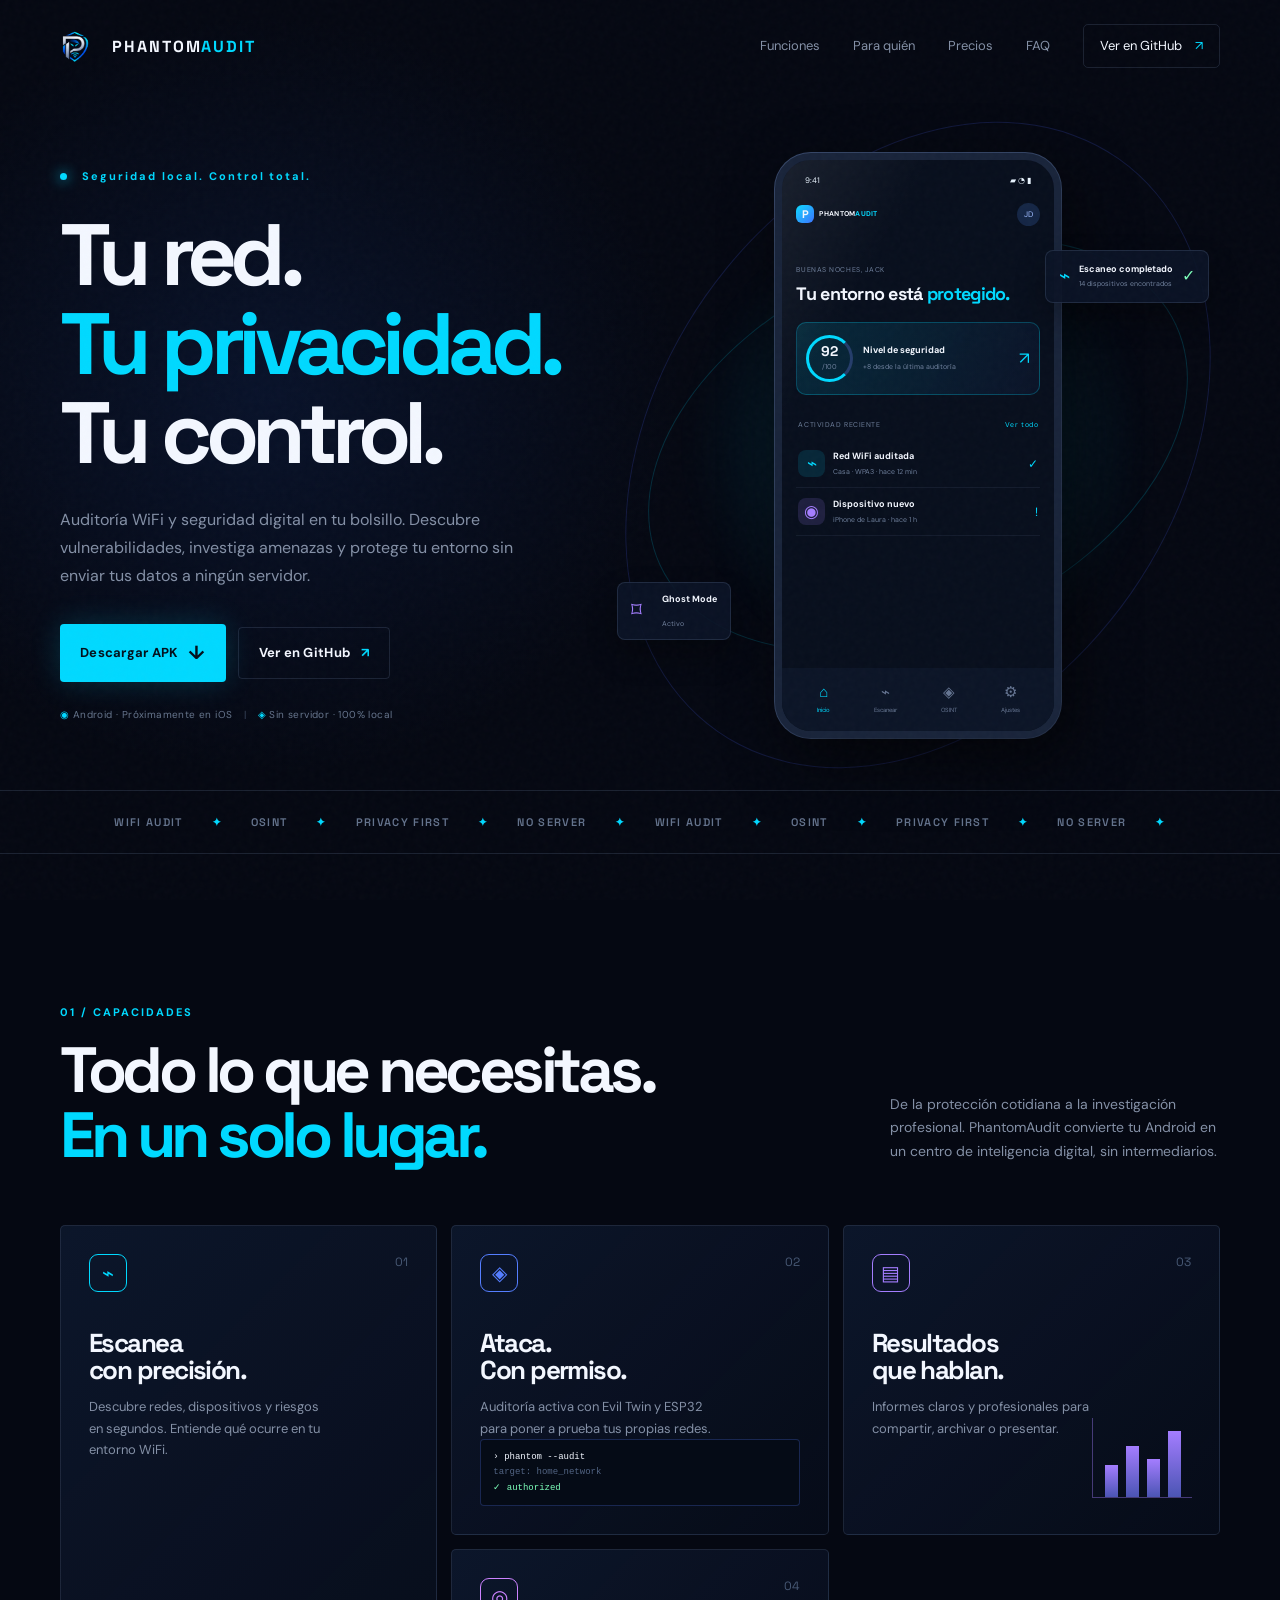
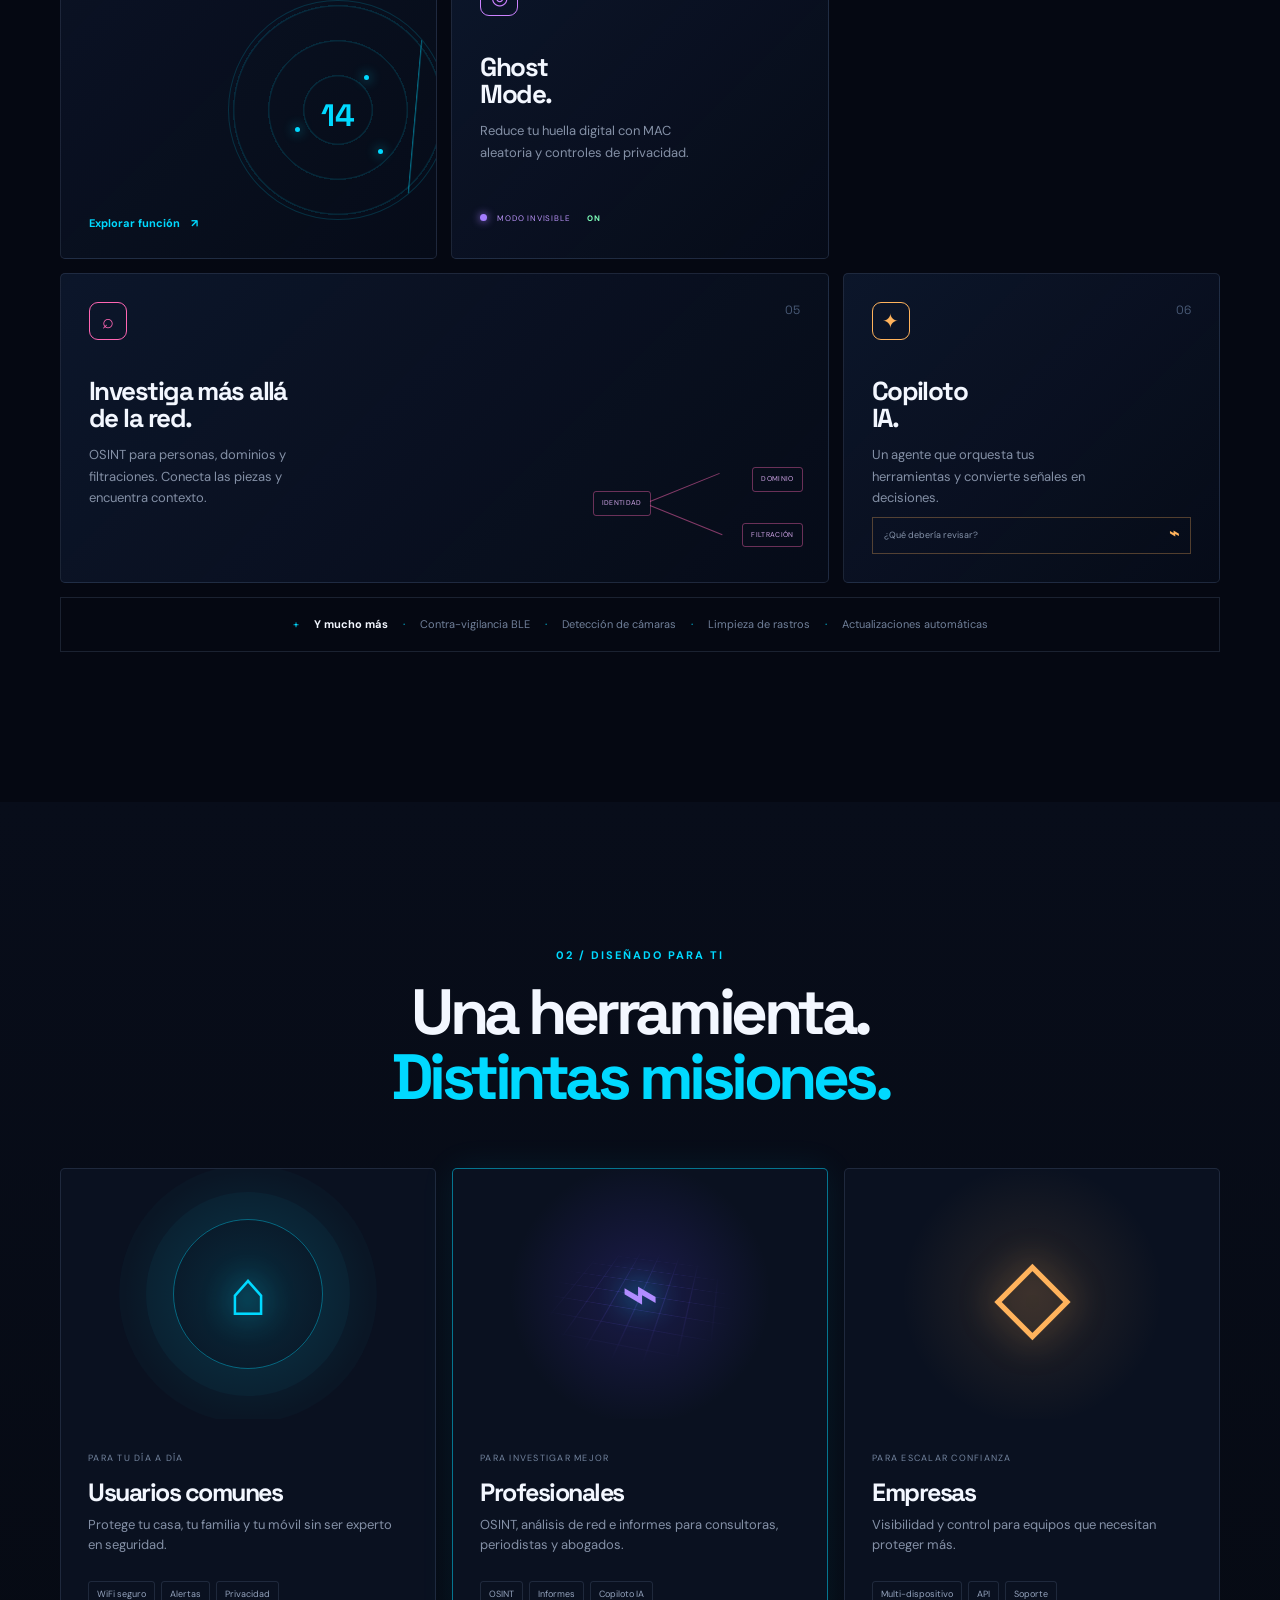
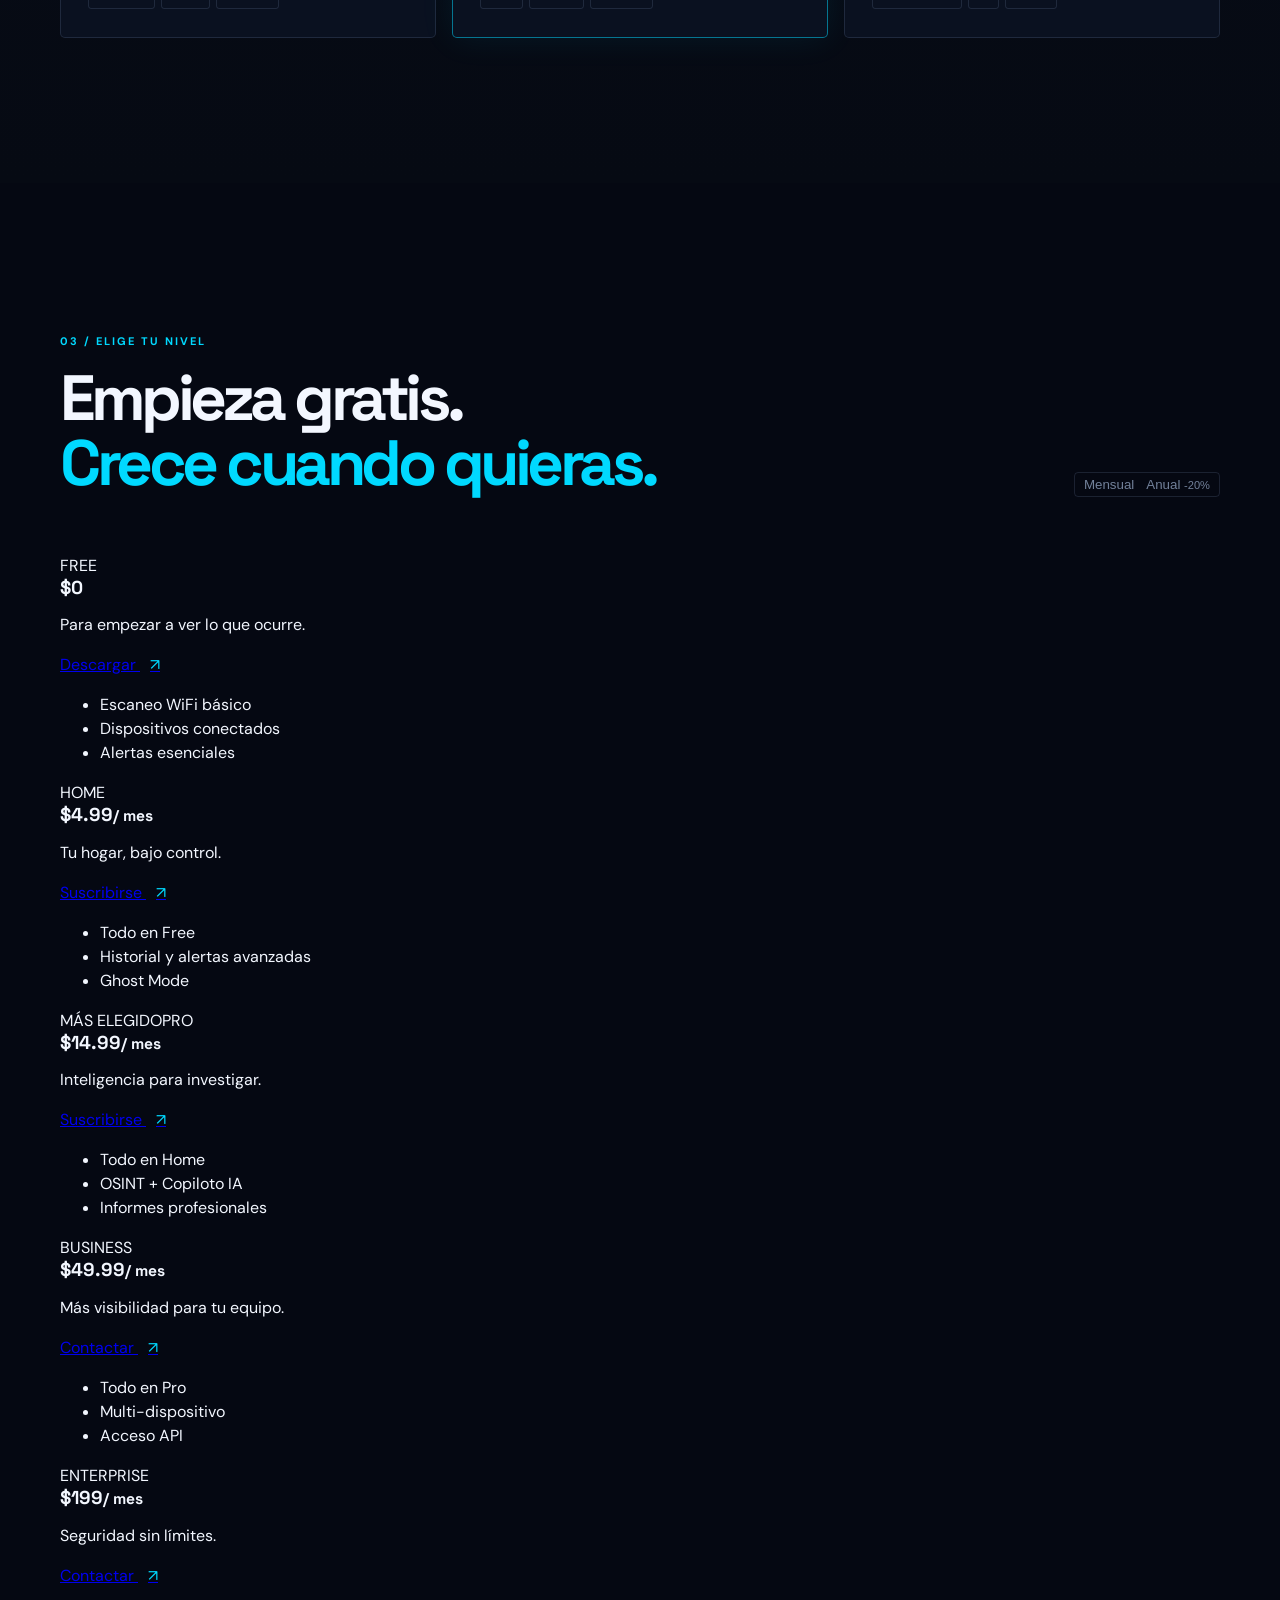
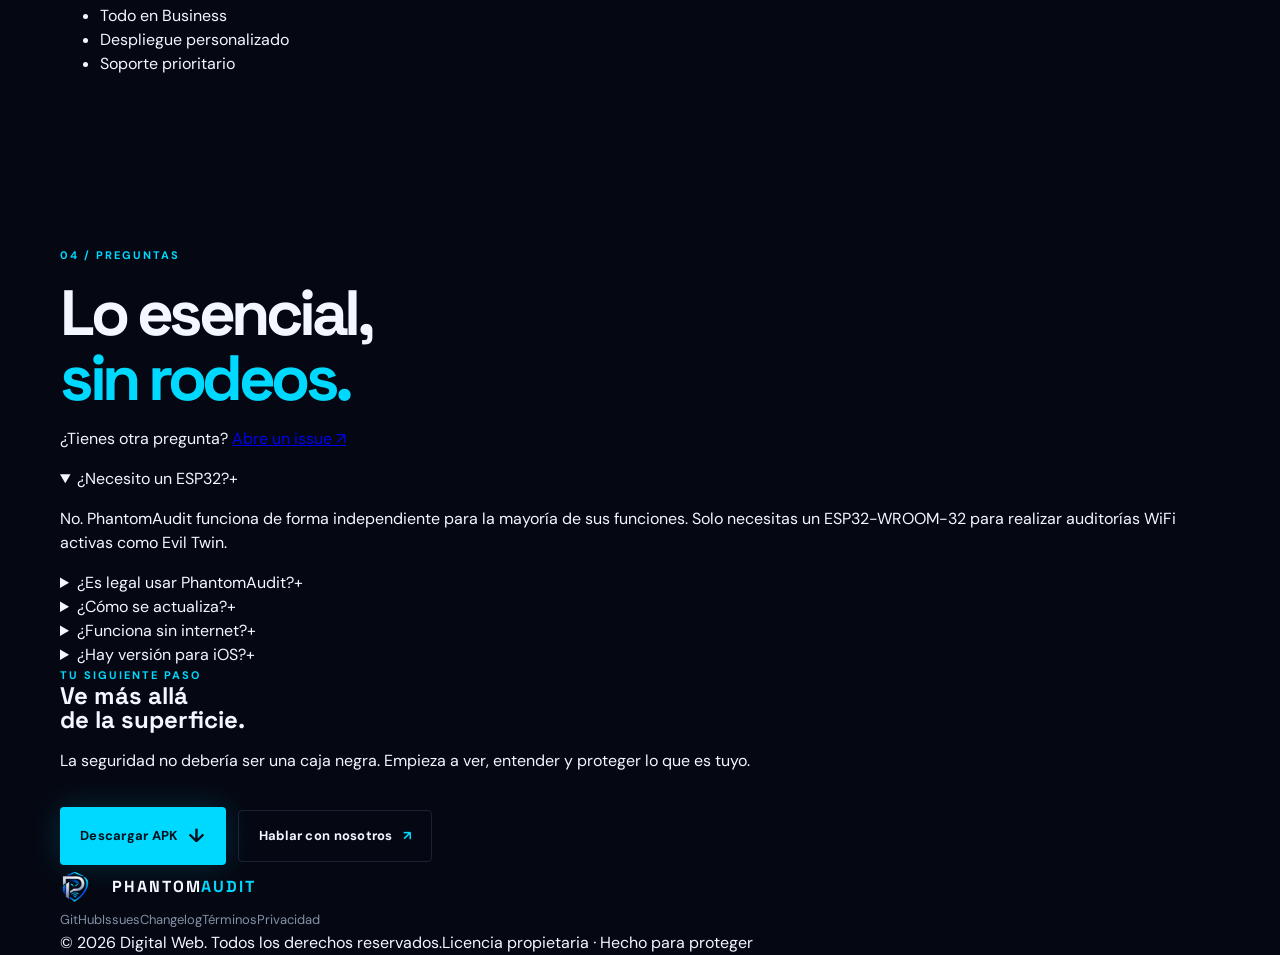
==== index.html @ b16a7836 "feat: add PhantomAudit landing page" ====
<!doctype html>
<html lang="es">
<head>
  <meta charset="utf-8">
  <meta name="viewport" content="width=device-width, initial-scale=1">
  <meta name="theme-color" content="#050812">
  <meta name="description" content="PhantomAudit: auditoría WiFi y seguridad digital local para Android.">
  <title>PhantomAudit — Seguridad digital sin dejar huella</title>
  <link rel="icon" type="image/png" href="phantomaudit_web_brand_package/favicon-32.png">
  <link rel="preconnect" href="https://fonts.googleapis.com">
  <link rel="preconnect" href="https://fonts.gstatic.com" crossorigin>
  <link href="https://fonts.googleapis.com/css2?family=DM+Sans:wght@400;500;600;700&family=Space+Grotesk:wght@400;500;600;700&display=swap" rel="stylesheet">
  <link rel="stylesheet" href="styles.css">
</head>
<body>
  <div class="noise" aria-hidden="true"></div>
  <header class="site-header">
    <nav class="nav container" aria-label="Navegación principal">
      <a class="brand" href="#inicio" aria-label="PhantomAudit, inicio">
        <img src="phantomaudit_web_brand_package/phantomaudit-icon-transparent.png" alt="" width="42" height="42">
        <span>PHANTOM<span>AUDIT</span></span>
      </a>
      <button class="menu-toggle" type="button" aria-expanded="false" aria-controls="main-menu" aria-label="Abrir menú">
        <span></span><span></span><span></span>
      </button>
      <div class="nav-menu" id="main-menu">
        <a href="#funciones">Funciones</a>
        <a href="#para-quien">Para quién</a>
        <a href="#precios">Precios</a>
        <a href="#faq">FAQ</a>
        <a class="nav-cta" href="https://github.com/digita1-web/Phantom_Audit_web" target="_blank" rel="noreferrer">Ver en GitHub <span>↗</span></a>
      </div>
    </nav>
  </header>

  <main id="inicio">
    <section class="hero container">
      <div class="hero-copy reveal">
        <div class="eyebrow"><span class="status-dot"></span> Seguridad local. Control total.</div>
        <h1>Tu red.<br><em>Tu privacidad.</em><br>Tu control.</h1>
        <p class="hero-lead">Auditoría WiFi y seguridad digital en tu bolsillo. Descubre vulnerabilidades, investiga amenazas y protege tu entorno sin enviar tus datos a ningún servidor.</p>
        <div class="hero-actions">
          <a class="button button-primary" href="https://github.com/digita1-web/phantom-audit-releases/releases/latest" target="_blank" rel="noreferrer">Descargar APK <span>↓</span></a>
          <a class="button button-ghost" href="https://github.com/digita1-web/Phantom_Audit_web" target="_blank" rel="noreferrer">Ver en GitHub <span>↗</span></a>
        </div>
        <div class="hero-meta"><span>◉</span> Android · Próximamente en iOS <span class="meta-separator">|</span> <span>◈</span> Sin servidor · 100% local</div>
      </div>
      <div class="hero-visual reveal reveal-delay" aria-label="Vista previa de la aplicación PhantomAudit">
        <div class="visual-orbit orbit-one"></div><div class="visual-orbit orbit-two"></div>
        <div class="phone-glow"></div>
        <div class="phone">
          <div class="phone-top"><span>9:41</span><span>▰ ◔ ▮</span></div>
          <div class="app-top"><div class="mini-brand"><span class="mini-shield">P</span><b>PHANTOM<span>AUDIT</span></b></div><span class="avatar">JD</span></div>
          <div class="app-greeting"><small>BUENAS NOCHES, JACK</small><h3>Tu entorno está <span>protegido.</span></h3></div>
          <div class="security-card"><div class="card-ring"><strong>92</strong><small>/100</small></div><div><b>Nivel de seguridad</b><small>+8 desde la última auditoría</small></div><span class="trend">↗</span></div>
          <div class="app-label"><span>ACTIVIDAD RECIENTE</span><span class="view-all">Ver todo</span></div>
          <div class="activity"><span class="activity-icon blue">⌁</span><div><b>Red WiFi auditada</b><small>Casa · WPA3 · hace 12 min</small></div><i>✓</i></div>
          <div class="activity"><span class="activity-icon purple">◉</span><div><b>Dispositivo nuevo</b><small>iPhone de Laura · hace 1 h</small></div><i>!</i></div>
          <div class="app-nav"><span class="active">⌂<small>Inicio</small></span><span>⌁<small>Escanear</small></span><span>◈<small>OSINT</small></span><span>⚙<small>Ajustes</small></span></div>
        </div>
        <div class="floating-card scan-card"><span class="float-icon">⌁</span><div><b>Escaneo completado</b><small>14 dispositivos encontrados</small></div><span class="check">✓</span></div>
        <div class="floating-card private-card"><span class="lock">⌑</span><b>Ghost Mode</b><small>Activo</small></div>
      </div>
    </section>

    <section class="ticker"><div class="ticker-inner"><span>WIFI AUDIT</span><i>✦</i><span>OSINT</span><i>✦</i><span>PRIVACY FIRST</span><i>✦</i><span>NO SERVER</span><i>✦</i><span>WIFI AUDIT</span><i>✦</i><span>OSINT</span><i>✦</i><span>PRIVACY FIRST</span><i>✦</i><span>NO SERVER</span><i>✦</i></div></section>

    <section class="section container" id="funciones">
      <div class="section-heading reveal"><div><div class="eyebrow">01 / CAPACIDADES</div><h2>Todo lo que necesitas.<br><em>En un solo lugar.</em></h2></div><p>De la protección cotidiana a la investigación profesional. PhantomAudit convierte tu Android en un centro de inteligencia digital, sin intermediarios.</p></div>
      <div class="feature-grid">
        <article class="feature-card feature-large reveal"><div class="feature-icon cyan">⌁</div><div class="card-number">01</div><h3>Escanea<br>con precisión.</h3><p>Descubre redes, dispositivos y riesgos en segundos. Entiende qué ocurre en tu entorno WiFi.</p><a href="#precios">Explorar función <span>↗</span></a><div class="radar"><span></span><span></span><span></span><b>14</b></div></article>
        <article class="feature-card reveal"><div class="feature-icon blue">◈</div><div class="card-number">02</div><h3>Ataca.<br>Con permiso.</h3><p>Auditoría activa con Evil Twin y ESP32 para poner a prueba tus propias redes.</p><div class="terminal"><span>› phantom --audit</span><span class="terminal-dim">target: home_network</span><span class="terminal-ok">✓ authorized</span></div></article>
        <article class="feature-card reveal"><div class="feature-icon purple">▤</div><div class="card-number">03</div><h3>Resultados<br>que hablan.</h3><p>Informes claros y profesionales para compartir, archivar o presentar.</p><div class="report-lines"><span></span><span></span><span></span><span></span></div></article>
        <article class="feature-card reveal"><div class="feature-icon violet">◎</div><div class="card-number">04</div><h3>Ghost<br>Mode.</h3><p>Reduce tu huella digital con MAC aleatoria y controles de privacidad.</p><div class="ghost-pill"><span></span> MODO INVISIBLE <b>ON</b></div></article>
        <article class="feature-card feature-wide reveal"><div class="feature-icon pink">⌕</div><div class="card-number">05</div><h3>Investiga más allá<br>de la red.</h3><p>OSINT para personas, dominios y filtraciones. Conecta las piezas y encuentra contexto.</p><div class="nodes"><span>IDENTIDAD</span><span>DOMINIO</span><span>FILTRACIÓN</span><div class="node-line line-a"></div><div class="node-line line-b"></div></div></article>
        <article class="feature-card reveal"><div class="feature-icon orange">✦</div><div class="card-number">06</div><h3>Copiloto<br>IA.</h3><p>Un agente que orquesta tus herramientas y convierte señales en decisiones.</p><div class="ai-chat"><span>¿Qué debería revisar?</span><b>⌁</b></div></article>
      </div>
      <div class="feature-strip"><span>+</span><b>Y mucho más</b><span>·</span> Contra-vigilancia BLE <span>·</span> Detección de cámaras <span>·</span> Limpieza de rastros <span>·</span> Actualizaciones automáticas</div>
    </section>

    <section class="audience-section" id="para-quien"><div class="container"><div class="section-heading centered reveal"><div><div class="eyebrow">02 / DISEÑADO PARA TI</div><h2>Una herramienta.<br><em>Distintas misiones.</em></h2></div></div><div class="audience-grid"><article class="audience-card reveal"><div class="audience-art home-art"><span class="art-ring"></span><span class="art-symbol">⌂</span></div><div class="audience-copy"><span class="audience-label">PARA TU DÍA A DÍA</span><h3>Usuarios comunes</h3><p>Protege tu casa, tu familia y tu móvil sin ser experto en seguridad.</p><div class="tag-list"><span>WiFi seguro</span><span>Alertas</span><span>Privacidad</span></div></div></article><article class="audience-card featured-audience reveal"><div class="audience-art pro-art"><span class="art-grid"></span><span class="art-symbol">⌁</span></div><div class="audience-copy"><span class="audience-label">PARA INVESTIGAR MEJOR</span><h3>Profesionales</h3><p>OSINT, análisis de red e informes para consultoras, periodistas y abogados.</p><div class="tag-list"><span>OSINT</span><span>Informes</span><span>Copiloto IA</span></div></div></article><article class="audience-card reveal"><div class="audience-art business-art"><span class="art-shield">◇</span></div><div class="audience-copy"><span class="audience-label">PARA ESCALAR CONFIANZA</span><h3>Empresas</h3><p>Visibilidad y control para equipos que necesitan proteger más.</p><div class="tag-list"><span>Multi-dispositivo</span><span>API</span><span>Soporte</span></div></div></article></div></div></section>

    <section class="section pricing-section container" id="precios"><div class="section-heading reveal"><div><div class="eyebrow">03 / ELIGE TU NIVEL</div><h2>Empieza gratis.<br><em>Crece cuando quieras.</em></h2></div><div class="billing-toggle"><button class="active" data-billing="monthly">Mensual</button><button data-billing="yearly">Anual <small>-20%</small></button></div></div><div class="pricing-grid"><article class="price-card reveal"><span class="plan-name">FREE</span><h3>$0</h3><p>Para empezar a ver lo que ocurre.</p><a href="https://github.com/digita1-web/phantom-audit-releases/releases/latest" class="price-link">Descargar <span>↗</span></a><ul><li>Escaneo WiFi básico</li><li>Dispositivos conectados</li><li>Alertas esenciales</li></ul></article><article class="price-card reveal"><span class="plan-name">HOME</span><h3><span class="price-month">$4.99</span><small>/ mes</small></h3><p>Tu hogar, bajo control.</p><a href="#contacto" class="price-link">Suscribirse <span>↗</span></a><ul><li>Todo en Free</li><li>Historial y alertas avanzadas</li><li>Ghost Mode</li></ul></article><article class="price-card price-featured reveal"><span class="popular">MÁS ELEGIDO</span><span class="plan-name">PRO</span><h3><span class="price-month">$14.99</span><small>/ mes</small></h3><p>Inteligencia para investigar.</p><a href="#contacto" class="price-link">Suscribirse <span>↗</span></a><ul><li>Todo en Home</li><li>OSINT + Copiloto IA</li><li>Informes profesionales</li></ul></article><article class="price-card reveal"><span class="plan-name">BUSINESS</span><h3><span class="price-month">$49.99</span><small>/ mes</small></h3><p>Más visibilidad para tu equipo.</p><a href="#contacto" class="price-link">Contactar <span>↗</span></a><ul><li>Todo en Pro</li><li>Multi-dispositivo</li><li>Acceso API</li></ul></article><article class="price-card reveal"><span class="plan-name">ENTERPRISE</span><h3><span class="price-month">$199</span><small>/ mes</small></h3><p>Seguridad sin límites.</p><a href="#contacto" class="price-link">Contactar <span>↗</span></a><ul><li>Todo en Business</li><li>Despliegue personalizado</li><li>Soporte prioritario</li></ul></article></div></section>

    <section class="faq-section" id="faq"><div class="container faq-layout"><div class="faq-intro reveal"><div class="eyebrow">04 / PREGUNTAS</div><h2>Lo esencial,<br><em>sin rodeos.</em></h2><p>¿Tienes otra pregunta? <a href="https://github.com/digita1-web/Phantom_Audit_web/issues" target="_blank" rel="noreferrer">Abre un issue ↗</a></p></div><div class="faq-list reveal"><details open><summary>¿Necesito un ESP32?<span>+</span></summary><p>No. PhantomAudit funciona de forma independiente para la mayoría de sus funciones. Solo necesitas un ESP32-WROOM-32 para realizar auditorías WiFi activas como Evil Twin.</p></details><details><summary>¿Es legal usar PhantomAudit?<span>+</span></summary><p>Sí, siempre que audites redes y dispositivos propios o tengas autorización expresa. Úsala de forma responsable y respeta la legislación local.</p></details><details><summary>¿Cómo se actualiza?<span>+</span></summary><p>La app comprueba automáticamente la versión más reciente publicada en GitHub Releases y te avisa cuando hay una actualización disponible.</p></details><details><summary>¿Funciona sin internet?<span>+</span></summary><p>Sí. La mayoría de las funciones de auditoría y privacidad funcionan localmente, sin enviar tus datos a un servidor.</p></details><details><summary>¿Hay versión para iOS?<span>+</span></summary><p>Está en nuestro roadmap. La versión Android es la primera disponible y estamos trabajando para llevar PhantomAudit a iOS.</p></details></div></div></section>

    <section class="final-cta container" id="contacto"><div class="cta-glow"></div><div class="eyebrow">TU SIGUIENTE PASO</div><h2>Ve más allá<br>de la superficie.</h2><p>La seguridad no debería ser una caja negra. Empieza a ver, entender y proteger lo que es tuyo.</p><div class="hero-actions"><a class="button button-primary" href="https://github.com/digita1-web/phantom-audit-releases/releases/latest" target="_blank" rel="noreferrer">Descargar APK <span>↓</span></a><a class="button button-ghost" href="https://github.com/digita1-web/Phantom_Audit_web/issues" target="_blank" rel="noreferrer">Hablar con nosotros <span>↗</span></a></div></section>
  </main>

  <footer class="site-footer"><div class="container footer-main"><a class="brand" href="#inicio"><img src="phantomaudit_web_brand_package/phantomaudit-icon-transparent.png" alt="" width="42" height="42"><span>PHANTOM<span>AUDIT</span></span></a><div class="footer-links"><a href="https://github.com/digita1-web/Phantom_Audit_web" target="_blank" rel="noreferrer">GitHub</a><a href="https://github.com/digita1-web/Phantom_Audit_web/issues" target="_blank" rel="noreferrer">Issues</a><a href="#">Changelog</a><a href="#">Términos</a><a href="#">Privacidad</a></div></div><div class="container footer-bottom"><span>© 2026 Digital Web. Todos los derechos reservados.</span><span>Licencia propietaria <i>·</i> Hecho para proteger</span></div></footer>
  <script src="script.js"></script>
</body>
</html>
---- styles.css ----
:root{--bg:#050812;--surface:#0a1020;--surface-2:#0d1628;--line:rgba(143,170,210,.16);--muted:#8490a6;--text:#f3f7ff;--cyan:#00d9ff;--blue:#356dff;--purple:#a47dff;--pink:#ff66b3;--orange:#ffb35c;--font-body:'DM Sans',sans-serif;--font-display:'Space Grotesk',sans-serif}*{box-sizing:border-box}html{scroll-behavior:smooth}body{margin:0;background:var(--bg);color:var(--text);font-family:var(--font-body);line-height:1.5;overflow-x:hidden}.noise{position:fixed;inset:0;opacity:.035;pointer-events:none;z-index:10;background-image:url("data:image/svg+xml,%3Csvg viewBox='0 0 180 180' xmlns='http://www.w3.org/2000/svg'%3E%3Cfilter id='n'%3E%3CfeTurbulence type='fractalNoise' baseFrequency='.9' numOctaves='4' stitchTiles='stitch'/%3E%3C/filter%3E%3Crect width='100%25' height='100%25' filter='url(%23n)' opacity='.65'/%3E%3C/svg%3E")}.container{width:min(1160px,calc(100% - 48px));margin:0 auto}.site-header{position:absolute;top:0;left:0;right:0;z-index:20}.nav{height:92px;display:flex;align-items:center;justify-content:space-between}.brand{display:flex;align-items:center;gap:10px;text-decoration:none;color:var(--text);font:700 16px var(--font-display);letter-spacing:.12em}.brand img{object-fit:contain}.brand>span>span,.mini-brand b span{color:var(--cyan)}.nav-menu{display:flex;align-items:center;gap:33px}.nav-menu a,.footer-links a{font-size:13px;color:var(--muted);text-decoration:none;transition:color .2s}.nav-menu a:hover,.footer-links a:hover{color:var(--text)}.nav-cta{color:var(--text)!important;border:1px solid var(--line);padding:11px 16px;border-radius:5px}.nav-cta span,.button span,.price-link span{color:var(--cyan);margin-left:10px}.menu-toggle{display:none;background:none;border:0}.hero{min-height:790px;display:grid;grid-template-columns:48% 52%;align-items:center;padding-top:100px;position:relative}.hero:before{content:"";position:absolute;top:0;left:-20%;width:75%;height:100%;background:radial-gradient(ellipse,rgba(26,66,151,.18),transparent 68%);pointer-events:none}.hero-copy{position:relative;z-index:2}.eyebrow{font-size:11px;letter-spacing:.18em;color:var(--cyan);font-weight:700}.status-dot{display:inline-block;width:7px;height:7px;border-radius:50%;background:var(--cyan);box-shadow:0 0 13px var(--cyan);margin-right:10px}h1,h2,h3{font-family:var(--font-display);line-height:1.02;margin:0}h1{font-size:clamp(57px,6.8vw,91px);letter-spacing:-.075em;margin:27px 0 28px}h1 em,h2 em{font-style:normal;color:var(--cyan)}.hero-lead{color:var(--muted);font-size:16px;max-width:480px;line-height:1.75}.hero-actions{display:flex;gap:12px;align-items:center;margin-top:34px}.button{display:inline-flex;align-items:center;justify-content:center;text-decoration:none;font-size:13px;font-weight:700;letter-spacing:.02em;padding:15px 20px;border-radius:4px;transition:transform .2s,box-shadow .2s,border-color .2s}.button:hover{transform:translateY(-2px)}.button-primary{background:var(--cyan);color:#03101c;box-shadow:0 0 30px rgba(0,217,255,.18)}.button-primary span{color:#03101c;font-size:19px}.button-ghost{color:var(--text);border:1px solid var(--line)}.button-ghost:hover{border-color:var(--cyan)}.hero-meta{font-size:10px;color:#66758d;letter-spacing:.04em;margin-top:25px}.hero-meta span{color:var(--cyan)}.meta-separator{color:#39455a!important;margin:0 8px}.hero-visual{height:680px;position:relative;display:flex;justify-content:center;align-items:center}.phone-glow{position:absolute;width:500px;height:500px;border-radius:50%;background:radial-gradient(circle,rgba(0,217,255,.17),transparent 65%);filter:blur(15px)}.visual-orbit{position:absolute;border:1px solid rgba(0,217,255,.17);border-radius:50%;transform:rotate(-25deg)}.orbit-one{width:570px;height:370px}.orbit-two{width:520px;height:700px;border-color:rgba(81,99,255,.18);transform:rotate(35deg)}.phone{width:286px;height:585px;border:7px solid #19243a;border-radius:36px;background:#080f1d;box-shadow:12px 22px 60px rgba(0,0,0,.55),0 0 0 1px #3a4c70;position:relative;z-index:2;padding:14px 14px 0;overflow:hidden}.phone:after{content:"";position:absolute;inset:0;background:linear-gradient(120deg,rgba(255,255,255,.07),transparent 25%);pointer-events:none}.phone-top{font-size:8px;display:flex;justify-content:space-between;color:#e9f4ff;padding:0 9px 17px}.app-top{display:flex;justify-content:space-between;align-items:center}.mini-brand{display:flex;align-items:center;gap:5px}.mini-brand b{font-size:7px;letter-spacing:.04em}.mini-shield{background:linear-gradient(135deg,var(--cyan),var(--blue));width:18px;height:18px;display:grid;place-items:center;border-radius:6px;font:700 11px var(--font-display)}.avatar{font-size:8px;width:23px;height:23px;border-radius:50%;background:#152645;display:grid;place-items:center;color:#9ebaff}.app-greeting{margin:29px 0 19px}.app-greeting small,.app-label,.activity small{font-size:7px;color:#6d7e9a;letter-spacing:.08em}.app-greeting h3{font-size:18px;letter-spacing:-.04em;margin-top:6px}.app-greeting h3 span{color:var(--cyan)}.security-card{display:flex;align-items:center;gap:10px;border:1px solid rgba(0,217,255,.25);background:linear-gradient(115deg,rgba(0,217,255,.13),rgba(20,34,74,.25));padding:12px 9px;border-radius:10px}.card-ring{width:47px;height:47px;border:3px solid var(--cyan);border-right-color:#253d6b;border-radius:50%;display:grid;place-content:center;text-align:center}.card-ring strong{font:700 14px var(--font-display);line-height:1}.card-ring small{font-size:6px;color:#7184a7}.security-card b{display:block;font-size:9px}.security-card small{display:block;font-size:7px;color:#6f819e;margin-top:4px}.trend{margin-left:auto;color:var(--cyan);font-size:17px}.app-label{display:flex;justify-content:space-between;margin:25px 2px 10px}.view-all{color:var(--cyan)}.activity{display:flex;align-items:center;gap:8px;border-bottom:1px solid rgba(105,126,166,.12);padding:10px 2px}.activity-icon{width:27px;height:27px;display:grid;place-items:center;border-radius:8px;font-size:17px}.activity-icon.blue{background:rgba(0,217,255,.12);color:var(--cyan)}.activity-icon.purple{background:rgba(164,125,255,.15);color:var(--purple)}.activity b{font-size:9px;display:block}.activity small{display:block;font-size:7px;letter-spacing:0;margin-top:3px}.activity i{font-style:normal;margin-left:auto;font-size:12px;color:var(--cyan)}.activity:nth-of-type(2) i{color:var(--orange)}.app-nav{position:absolute;bottom:0;left:0;right:0;padding:13px 13px 17px;display:flex;justify-content:space-around;background:#0c1527;color:#667693;text-align:center}.app-nav span{font-size:15px}.app-nav span.active{color:var(--cyan)}.app-nav small{display:block;font:6px var(--font-body);margin-top:2px}.floating-card{position:absolute;z-index:3;display:flex;align-items:center;gap:9px;background:rgba(11,20,38,.92);border:1px solid var(--line);box-shadow:0 15px 30px rgba(0,0,0,.3);border-radius:8px;padding:11px 13px}.floating-card b{font-size:9px;display:block}.floating-card small{font-size:7px;color:#71819d;display:block;margin-top:3px}.scan-card{top:145px;right:11px}.float-icon{color:var(--cyan);font-size:19px}.check{color:#7dffba;font-size:16px}.private-card{bottom:145px;left:0;padding:10px 13px;display:grid;grid-template-columns:24px 1fr;column-gap:7px}.private-card .lock{grid-row:span 2;color:var(--purple);font-size:21px}.private-card small{grid-column:2}.ticker{border-top:1px solid var(--line);border-bottom:1px solid var(--line);overflow:hidden;white-space:nowrap}.ticker-inner{height:62px;display:flex;align-items:center;gap:29px;min-width:max-content;justify-content:center;font:600 11px var(--font-display);letter-spacing:.12em;color:#64738d}.ticker i{color:var(--cyan);font-style:normal}.section{padding-top:150px;padding-bottom:150px}.section-heading{display:flex;justify-content:space-between;align-items:end;margin-bottom:57px}.section-heading h2,.faq-intro h2{font-size:clamp(42px,5vw,66px);letter-spacing:-.07em;margin-top:17px}.section-heading>p{max-width:330px;color:var(--muted);font-size:14px;line-height:1.7;margin:0 0 4px}.feature-grid{display:grid;grid-template-columns:repeat(3,1fr);gap:14px}.feature-card{min-height:310px;border:1px solid var(--line);border-radius:5px;background:linear-gradient(135deg,rgba(14,25,47,.84),rgba(7,13,27,.7));padding:28px;position:relative;overflow:hidden}.feature-card:hover{border-color:rgba(0,217,255,.4)}.feature-large{grid-row:span 2;min-height:634px}.feature-wide{grid-column:span 2}.feature-icon{width:38px;height:38px;border:1px solid currentColor;display:grid;place-items:center;border-radius:9px;font-size:20px;margin-bottom:38px}.feature-icon.cyan{color:var(--cyan)}.feature-icon.blue{color:#557eff}.feature-icon.purple{color:var(--purple)}.feature-icon.violet{color:#cc82ff}.feature-icon.pink{color:var(--pink)}.feature-icon.orange{color:var(--orange)}.card-number{position:absolute;top:28px;right:28px;color:#485975;font:12px var(--font-display)}.feature-card h3{font-size:26px;letter-spacing:-.06em}.feature-card p{font-size:13px;color:var(--muted);line-height:1.65;max-width:240px}.feature-card a{position:absolute;bottom:27px;color:var(--cyan);text-decoration:none;font-size:11px;font-weight:700}.feature-card a span{margin-left:8px}.radar{position:absolute;right:-12px;bottom:38px;width:220px;height:220px;border:1px solid rgba(0,217,255,.17);border-radius:50%;background:repeating-radial-gradient(circle,transparent 0 33px,rgba(0,217,255,.13) 34px 35px)}.radar:before{content:"";position:absolute;inset:50% 0 0 50%;background:linear-gradient(135deg,transparent 49.5%,rgba(0,217,255,.45) 50%,transparent 51%);transform-origin:0 0;transform:rotate(-40deg)}.radar span{position:absolute;width:5px;height:5px;border-radius:50%;background:var(--cyan);box-shadow:0 0 12px var(--cyan)}.radar span:nth-child(1){top:34%;left:62%}.radar span:nth-child(2){top:58%;left:30%}.radar span:nth-child(3){top:68%;left:68%}.radar b{position:absolute;left:42%;top:43%;font:700 31px var(--font-display);color:var(--cyan)}.terminal{position:absolute;bottom:28px;left:28px;right:28px;background:#050b16;border:1px solid rgba(85,126,255,.25);padding:12px;border-radius:4px;font:9px monospace;display:grid;gap:5px}.terminal-dim{color:#526483}.terminal-ok{color:#7dffba}.report-lines{position:absolute;right:27px;bottom:36px;width:100px;height:80px;border-left:1px solid rgba(164,125,255,.4);border-bottom:1px solid rgba(164,125,255,.4);display:flex;align-items:end;gap:8px;padding-left:12px}.report-lines span{width:13px;background:linear-gradient(#a47dff,#4b55b4);height:40%}.report-lines span:nth-child(2){height:65%}.report-lines span:nth-child(3){height:48%}.report-lines span:nth-child(4){height:83%}.ghost-pill{position:absolute;bottom:34px;left:28px;font-size:8px;letter-spacing:.1em;color:#b993f8}.ghost-pill span{display:inline-block;width:7px;height:7px;border-radius:50%;background:var(--purple);box-shadow:0 0 9px var(--purple);margin-right:7px}.ghost-pill b{margin-left:14px;color:#7dffba;font-size:8px}.nodes{position:absolute;right:25px;bottom:35px;width:210px;height:80px}.nodes span{position:absolute;font-size:7px;letter-spacing:.05em;color:#d0a5e8;border:1px solid rgba(255,102,179,.4);padding:6px 8px;border-radius:3px}.nodes span:nth-child(1){left:0;top:24px}.nodes span:nth-child(2){right:0;top:0}.nodes span:nth-child(3){right:0;bottom:0}.node-line{height:1px;background:rgba(255,102,179,.5);position:absolute;transform-origin:left}.line-a{width:75px;left:57px;top:34px;transform:rotate(-22deg)}.line-b{width:78px;left:57px;top:38px;transform:rotate(22deg)}.ai-chat{position:absolute;left:28px;right:28px;bottom:28px;border:1px solid rgba(255,179,92,.3);padding:11px;color:#8694ab;font-size:9px;display:flex;justify-content:space-between}.ai-chat b{color:var(--orange);font-size:17px;line-height:.5}.feature-strip{border:1px solid var(--line);margin-top:14px;padding:18px 22px;color:#71809a;font-size:11px;display:flex;gap:15px;align-items:center;justify-content:center}.feature-strip span{color:var(--cyan)}.feature-strip b{color:var(--text)}.audience-section{background:linear-gradient(180deg,#080d1a,#060a13);padding:145px 0}.centered{display:block;text-align:center;margin-bottom:57px}.audience-grid{display:grid;grid-template-columns:repeat(3,1fr);gap:16px}.audience-card{border:1px solid var(--line);background:#0a1120;border-radius:5px;overflow:hidden}.featured-audience{border-color:rgba(0,217,255,.5);box-shadow:0 0 35px rgba(0,217,255,.08)}.audience-art{height:250px;display:grid;place-items:center;position:relative;overflow:hidden}.home-art{background:radial-gradient(circle at center,rgba(0,217,255,.13),transparent 55%)}.pro-art{background:radial-gradient(circle at center,rgba(102,71,255,.19),transparent 58%)}.business-art{background:radial-gradient(circle at center,rgba(255,179,92,.12),transparent 58%)}.art-ring{width:150px;height:150px;border:1px solid rgba(0,217,255,.4);border-radius:50%;box-shadow:0 0 0 27px rgba(0,217,255,.04),0 0 0 54px rgba(0,217,255,.025)}.art-symbol{position:absolute;font-size:64px;color:var(--cyan);text-shadow:0 0 30px var(--cyan)}.art-grid{position:absolute;width:190px;height:190px;background:linear-gradient(rgba(112,82,255,.25) 1px,transparent 1px),linear-gradient(90deg,rgba(112,82,255,.25) 1px,transparent 1px);background-size:24px 24px;transform:perspective(300px) rotateX(55deg) rotateZ(15deg);mask-image:radial-gradient(circle,black,transparent 67%)}.pro-art .art-symbol{color:#b18cff}.art-shield{font-size:100px;color:var(--orange);text-shadow:0 0 35px rgba(255,179,92,.6)}.audience-copy{padding:25px 27px 28px}.audience-label{font-size:9px;letter-spacing:.14em;color:#73849e}.audience-copy h3{font-size:25px;margin:12px 0 10px;letter-spacing:-.06em}.audience-copy p{font-size:13px;color:var(--muted);margin:0;min-height:43px}.tag-list{display:flex;gap:6px;margin-top:23px;flex-wrap:wrap}.tag-list span{font-size:9px;border:1px solid var(--line);padding:6px 8px;color:#94a3bd;border-radius:3px}.pricing-section{padding-bottom:155px}.billing-toggle{display:flex;border:1px solid var(--line);padding:3px;border-radius:4px}.billing-toggle button{border:0;background:none;color:#72819a;font:11px var(--font-body;padding:9px 13px;border-radius:3px}.billing-toggle button.active{background:#19243c;color:var(--text)}.billing-toggle small{color:#7dffba;margin-left:5px}.pricing-grid{display:grid;grid-template-columns:repeat(5,1fr);gap:10px}.price-card{border:1px solid var(--line);min-height:365px;padding:26px 22px;position:relative;background:#09101e}.price-featured{background:linear-gradient(160deg,#10233a,#0a1324);border-color:var(--cyan);transform:translateY(-9px);box-shadow:0 18px 40px rgba(0,217,255,.08)}.popular{position:absolute;top:-1px;left:-1px;right:-1px;background:var(--cyan);color:#03101c;text-align:center;font:700 9px var(--font-body);letter-spacing:.1em;padding:6px}.price-featured .plan-name{margin-top:24px}.plan-name{font:700 10px var(--font-display);letter-spacing:.18em;color:#8696b1}.price-card h3{font-size:34px;margin:20px 0 9px;letter-spacing:-.07em}.price-card h3 small{font:400 11px var(--font-body);color:#7687a2;letter-spacing:0}.price-card p{font-size:12px;color:var(--muted);min-height:38px}.price-link{display:block;color:var(--cyan);font-size:11px;font-weight:700;text-decoration:none;margin:23px 0;border-bottom:1px solid var(--line);padding-bottom:20px}.price-card ul{padding:0;margin:0;list-style:none;color:#94a2b9;font-size:11px}.price-card li{margin:11px 0}.price-card li:before{content:'✓';color:var(--cyan);margin-right:8px}.faq-section{padding:140px 0;background:#080e1b;border-top:1px solid var(--line);border-bottom:1px solid var(--line)}.faq-layout{display:grid;grid-template-columns:38% 62%;gap:80px}.faq-intro p{font-size:13px;color:var(--muted);margin-top:35px}.faq-intro a{color:var(--cyan);text-decoration:none}.faq-list details{border-bottom:1px solid var(--line);padding:22px 0}.faq-list summary{cursor:pointer;list-style:none;display:flex;justify-content:space-between;font:500 16px var(--font-display);letter-spacing:-.02em}.faq-list summary::-webkit-details-marker{display:none}.faq-list summary span{color:var(--cyan);font-size:24px;font-weight:400;transition:transform .2s}.faq-list details[open] summary span{transform:rotate(45deg)}.faq-list p{color:var(--muted);font-size:13px;line-height:1.7;max-width:620px;margin:17px 28px 3px 0}.final-cta{text-align:center;padding:165px 0 170px;position:relative}.cta-glow{position:absolute;width:650px;height:400px;left:50%;top:50%;transform:translate(-50%,-50%);background:radial-gradient(ellipse,rgba(0,217,255,.12),transparent 68%);pointer-events:none}.final-cta>*:not(.cta-glow){position:relative}.final-cta h2{font-size:clamp(51px,6vw,78px);letter-spacing:-.08em;margin:20px 0}.final-cta p{color:var(--muted);font-size:14px;max-width:440px;margin:0 auto}.final-cta .hero-actions{justify-content:center}.site-footer{border-top:1px solid var(--line);padding:37px 0 25px}.footer-main,.footer-bottom{display:flex;justify-content:space-between;align-items:center}.footer-links{display:flex;gap:25px}.footer-bottom{border-top:1px solid var(--line);margin-top:33px;padding-top:21px;color:#56657c;font-size:10px}.footer-bottom i{font-style:normal;color:var(--cyan);margin:0 7px}.reveal{opacity:0;transform:translateY(18px);transition:opacity .7s ease,transform .7s ease}.reveal.is-visible{opacity:1;transform:none}.reveal-delay{transition-delay:.15s}@media(max-width:900px){.hero{grid-template-columns:1fr;padding-top:150px}.hero-copy{max-width:650px}.hero-visual{height:600px}.feature-grid{grid-template-columns:repeat(2,1fr)}.feature-large{grid-row:span 1;min-height:380px}.feature-wide{grid-column:span 2}.pricing-grid{grid-template-columns:repeat(3,1fr)}.price-featured{transform:none}.price-card:nth-child(4),.price-card:nth-child(5){margin-top:0}.audience-grid{grid-template-columns:1fr}.audience-card{display:grid;grid-template-columns:40% 60%}.audience-art{height:100%}.faq-layout{gap:40px}}@media(max-width:640px){.container{width:min(100% - 32px,1160px)}.nav{height:75px}.menu-toggle{display:grid;gap:4px;padding:10px}.menu-toggle span{width:23px;height:2px;background:var(--text)}.nav-menu{display:none;position:absolute;top:69px;left:16px;right:16px;background:#0c1527;border:1px solid var(--line);padding:17px;flex-direction:column;align-items:stretch;gap:18px}.nav-menu.open{display:flex}.nav-cta{text-align:center}.hero{padding-top:120px;min-height:auto}.hero h1{font-size:57px}.hero-lead{font-size:14px}.hero-actions{flex-wrap:wrap}.hero-visual{height:560px;transform:scale(.83);transform-origin:top center;margin-bottom:-80px}.ticker-inner{justify-content:flex-start}.section{padding-top:100px;padding-bottom:100px}.section-heading{display:block;margin-bottom:38px}.section-heading>p{margin-top:25px}.section-heading h2,.faq-intro h2{font-size:46px}.feature-grid{grid-template-columns:1fr}.feature-large,.feature-wide{grid-column:auto;min-height:350px}.feature-strip{justify-content:flex-start;overflow:hidden;white-space:nowrap}.audience-section{padding:100px 0}.audience-card{display:block}.audience-art{height:210px}.pricing-grid{grid-template-columns:1fr}.price-card{min-height:0}.pricing-section .section-heading{display:flex;flex-direction:column;align-items:flex-start;gap:24px}.faq-section{padding:100px 0}.faq-layout{grid-template-columns:1fr;gap:45px}.final-cta{padding:110px 0}.final-cta h2{font-size:54px}.footer-main,.footer-bottom{display:block}.footer-links{flex-wrap:wrap;gap:14px;margin-top:28px}.footer-bottom{line-height:2}.footer-bottom span{display:block}.footer-bottom span+span{margin-top:6px}}
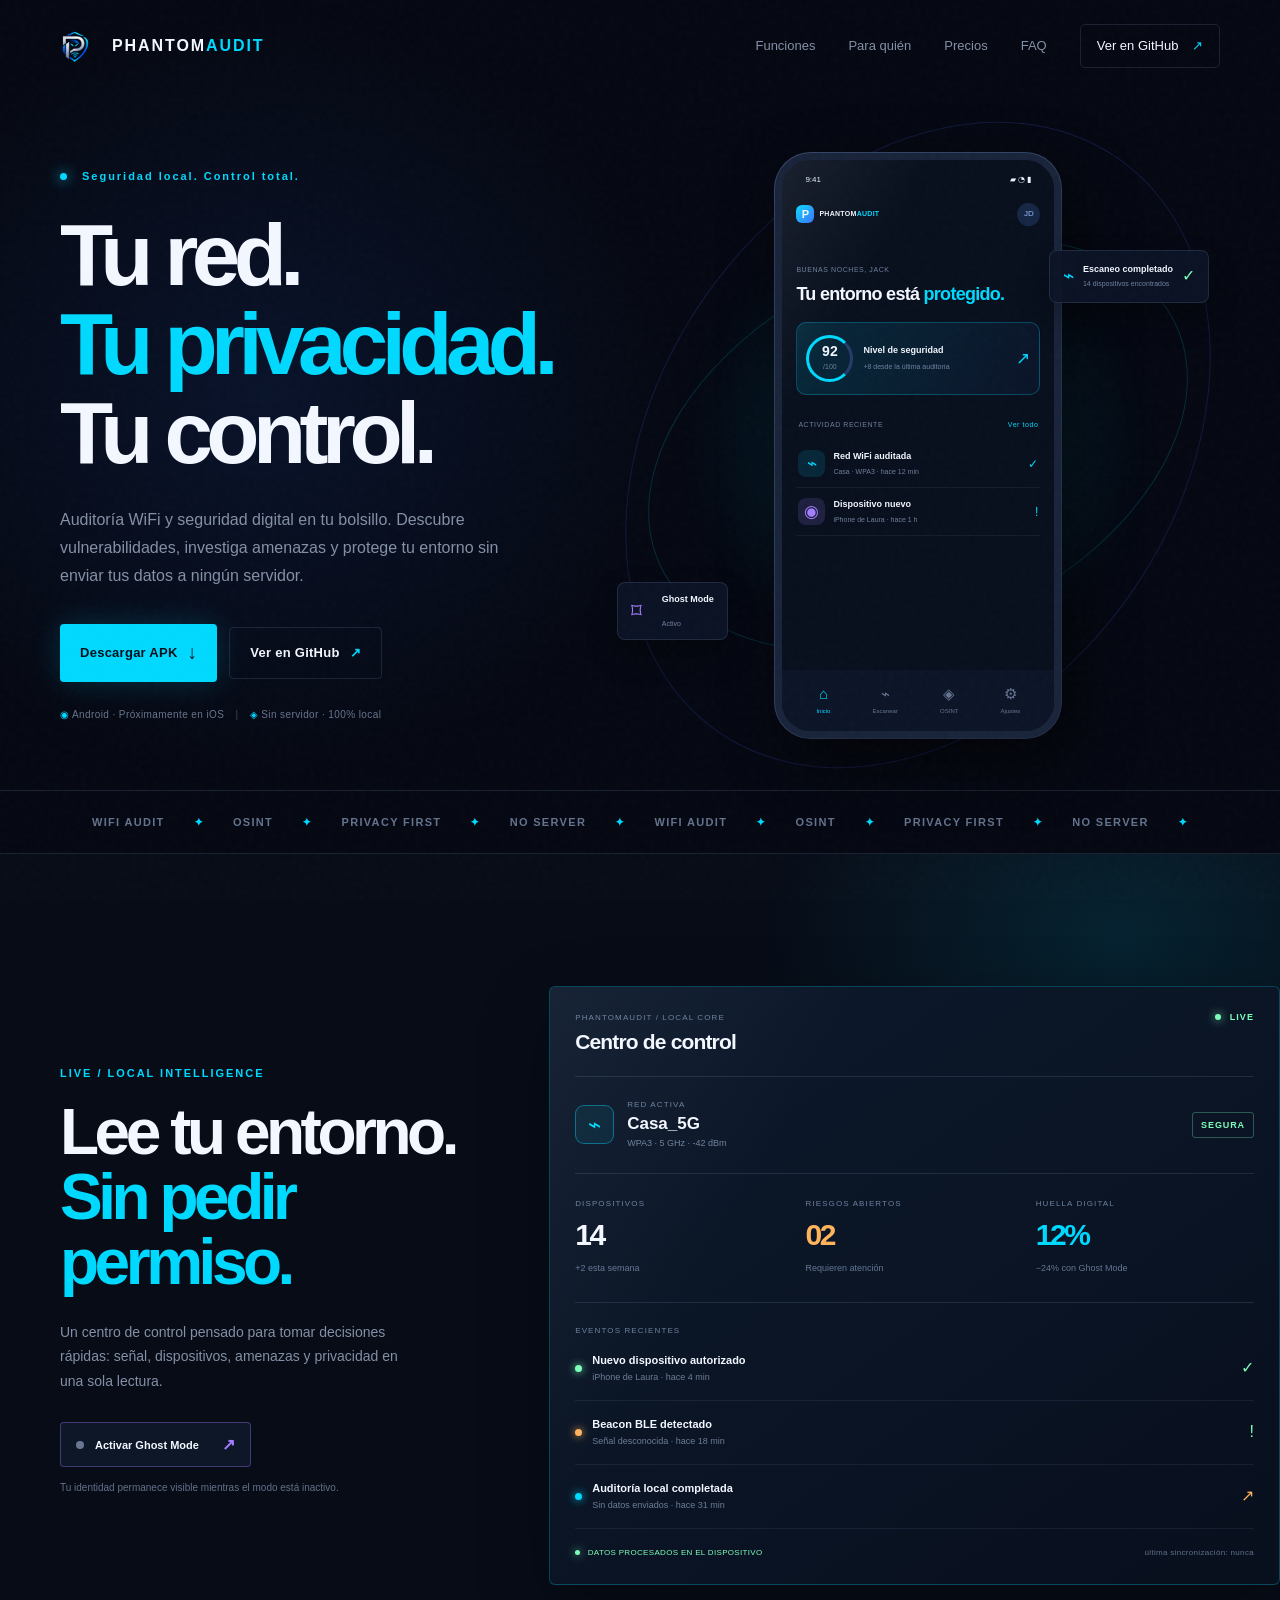
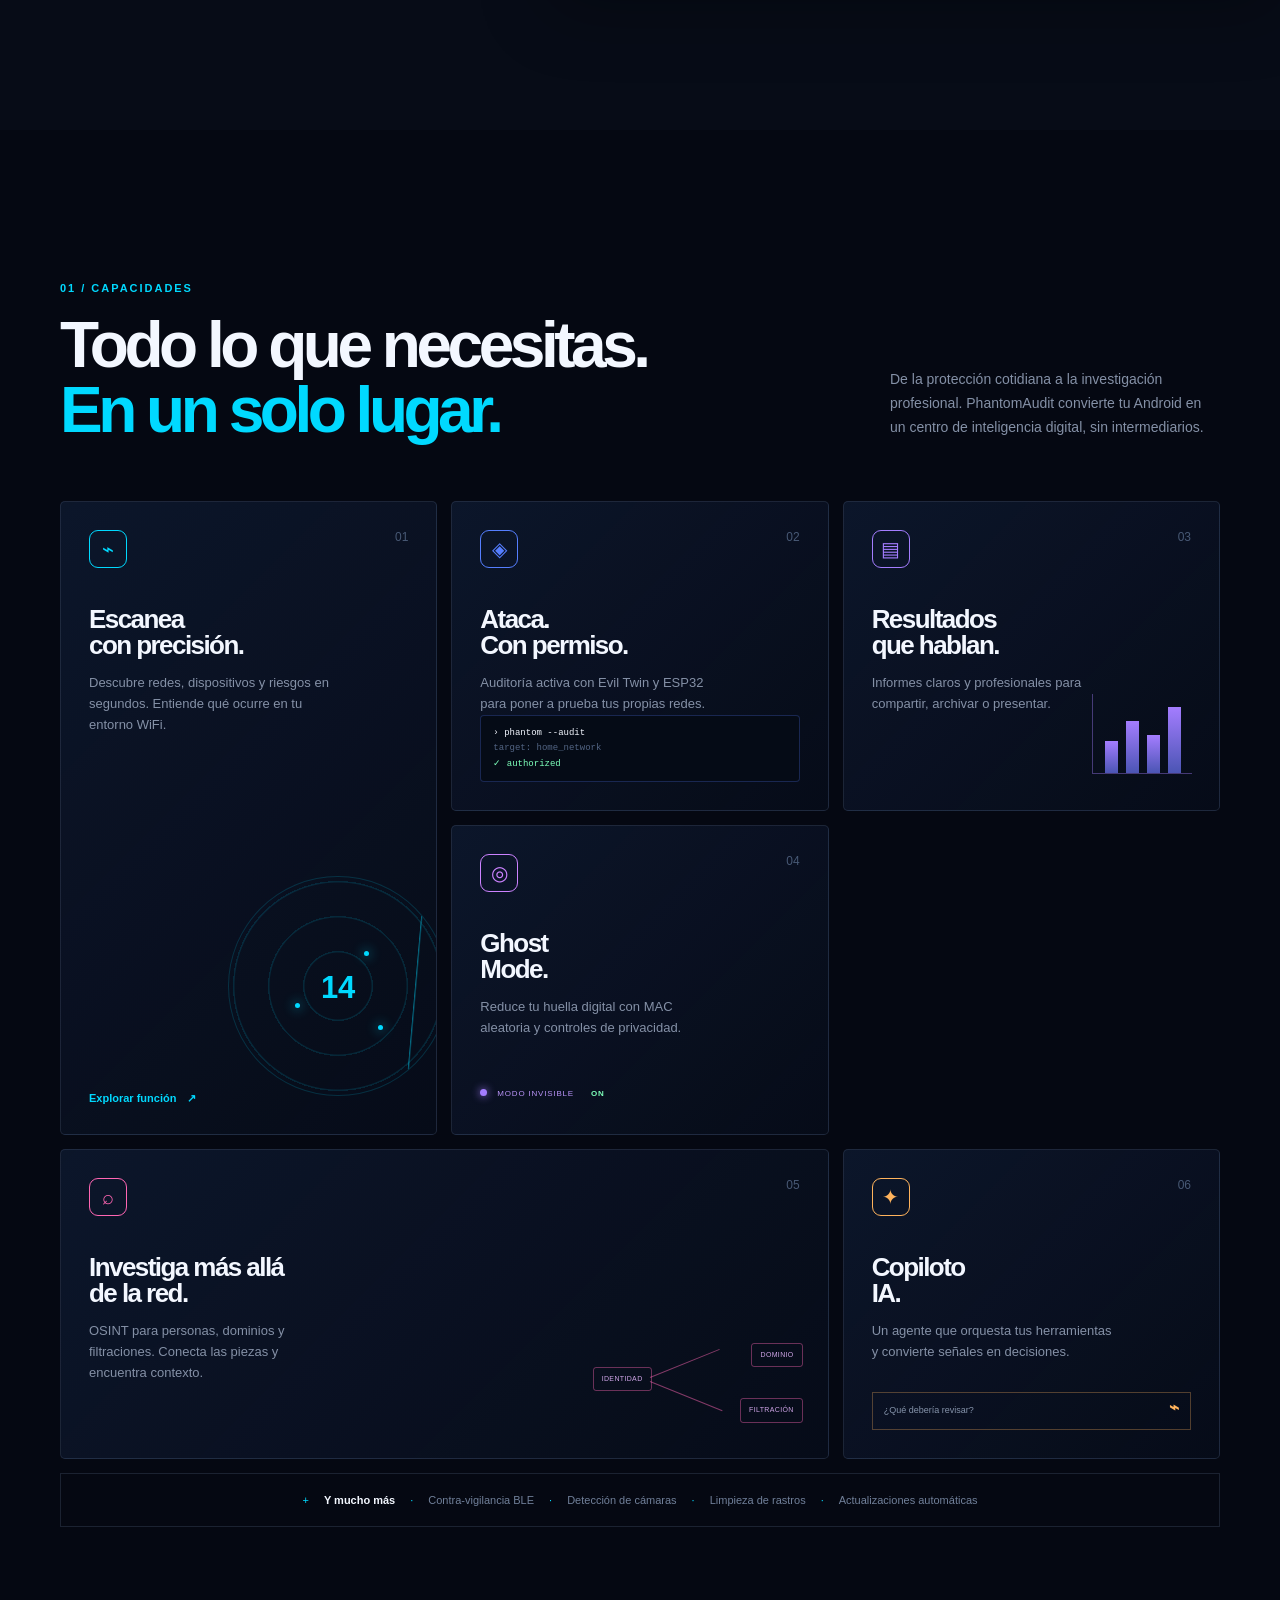
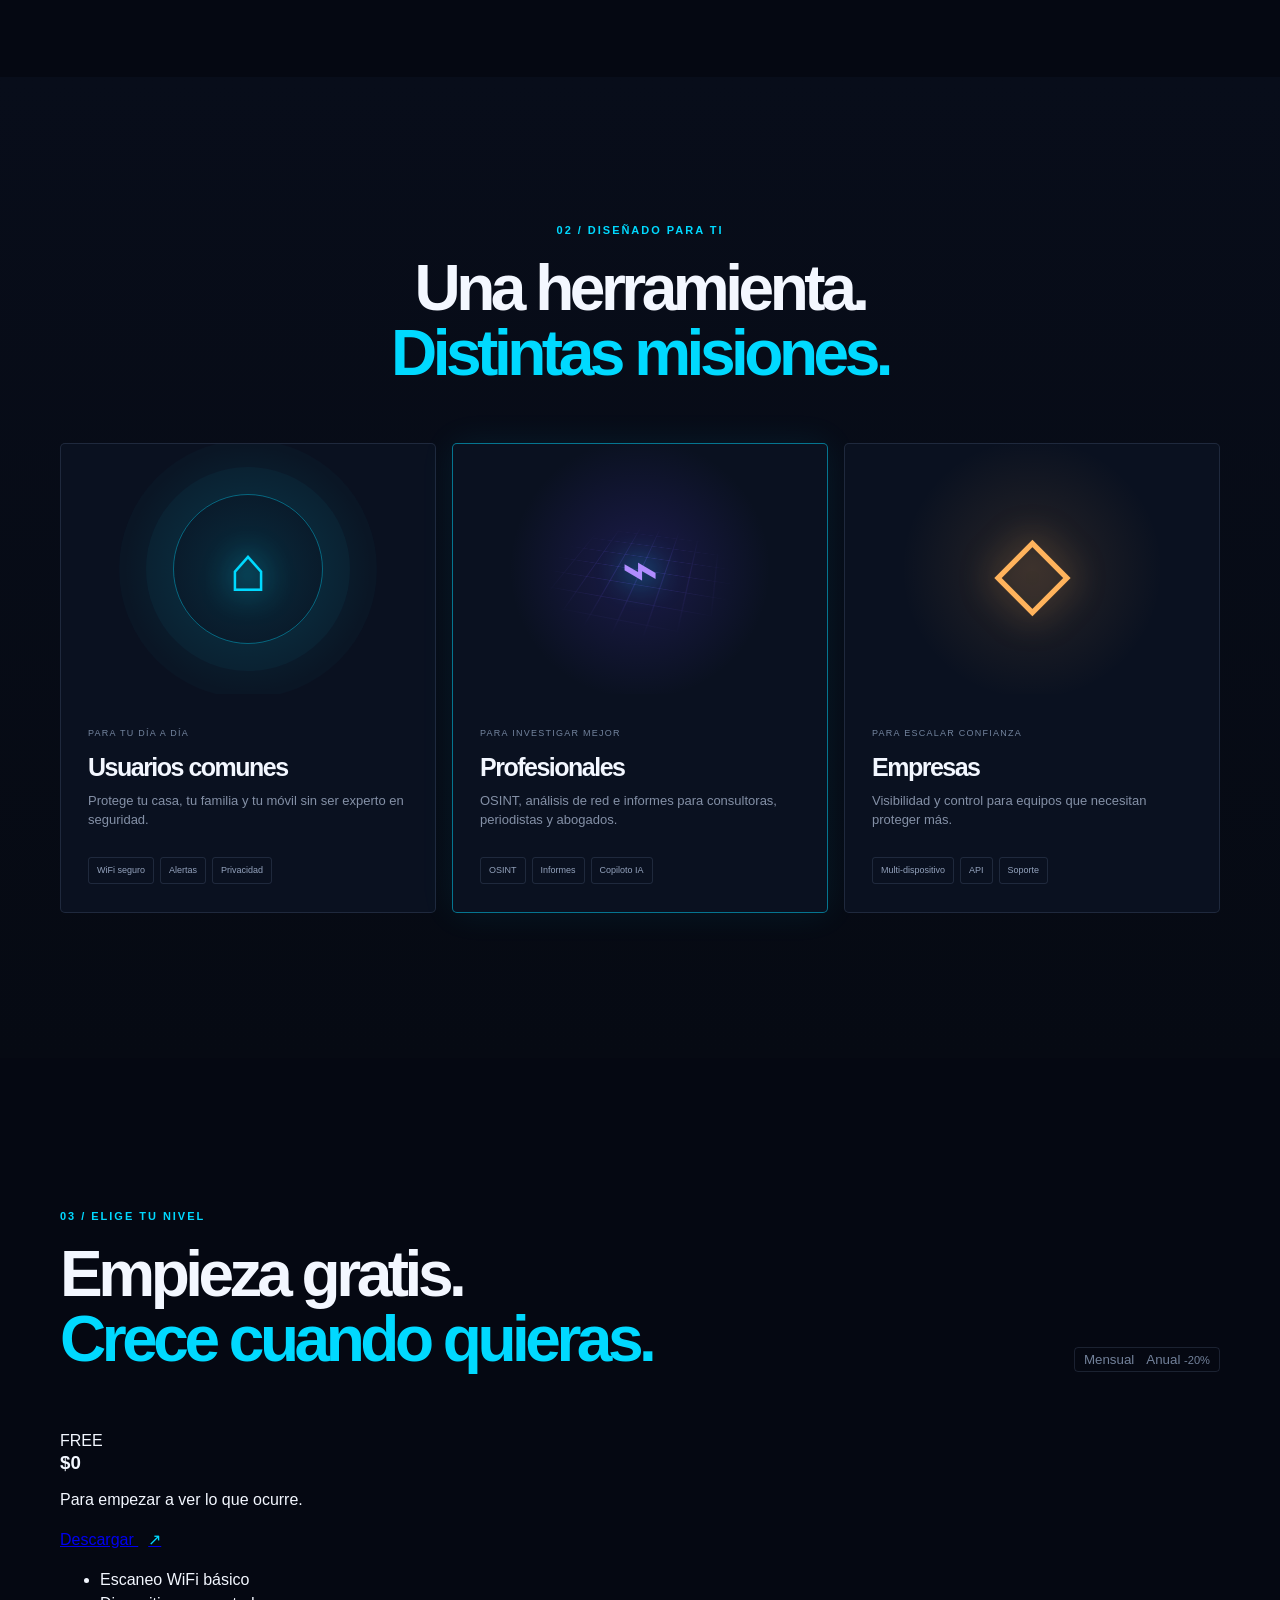
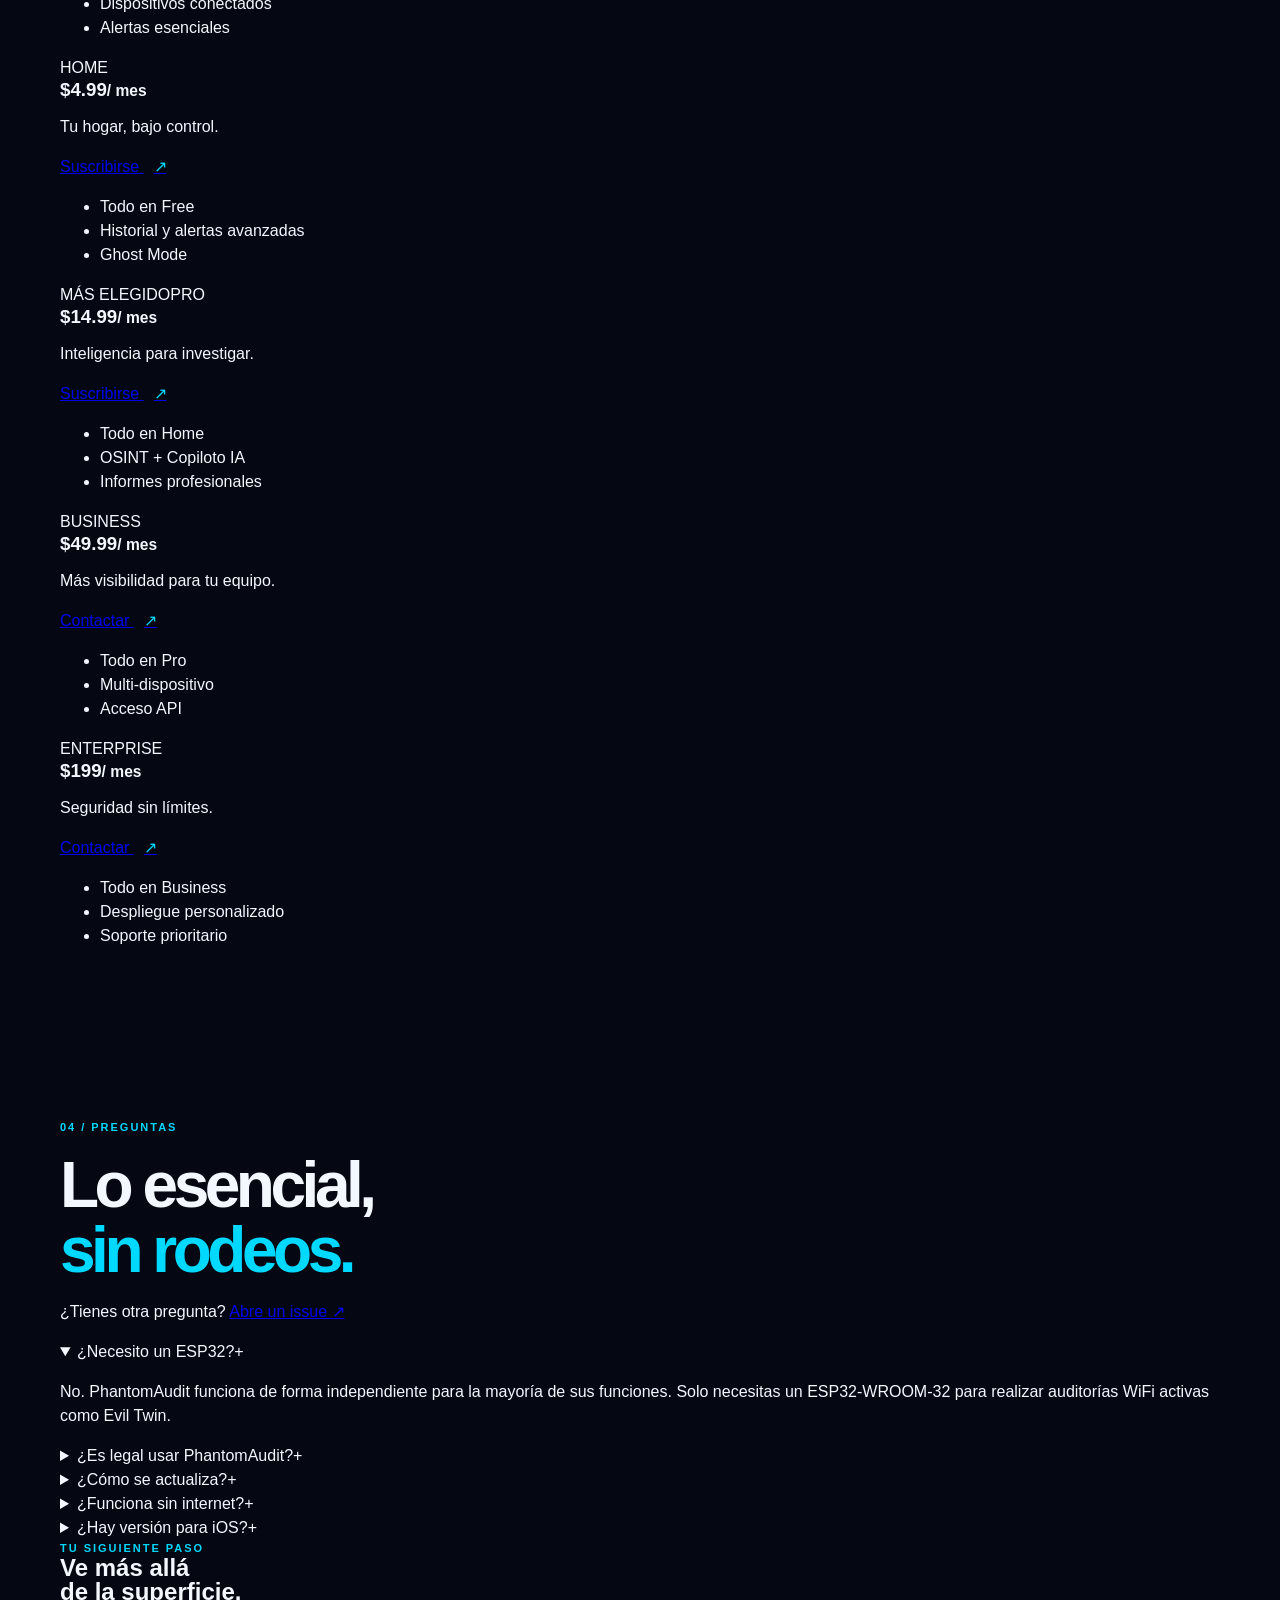
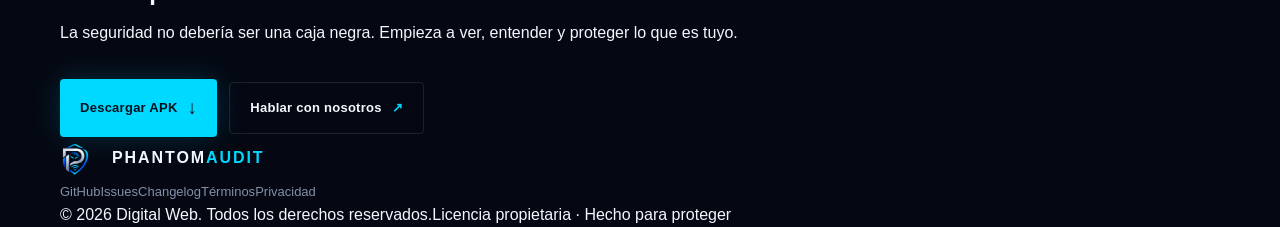
==== commit 9639b4c7: "feat: add local control center and security hardening" ====
--- a/index.html
+++ b/index.html
@@ -5,12 +5,17 @@
   <meta name="viewport" content="width=device-width, initial-scale=1">
   <meta name="theme-color" content="#050812">
   <meta name="description" content="PhantomAudit: auditoría WiFi y seguridad digital local para Android.">
+  <meta http-equiv="Content-Security-Policy" content="default-src 'self'; base-uri 'self'; form-action 'self'; object-src 'none'; script-src 'self'; style-src 'self' https://fonts.googleapis.com; font-src 'self' https://fonts.gstatic.com; img-src 'self' data:; connect-src 'none'; frame-src 'none'; media-src 'none';">
+  <meta http-equiv="Referrer-Policy" content="strict-origin-when-cross-origin">
+  <meta http-equiv="X-Content-Type-Options" content="nosniff">
+  <meta http-equiv="Permissions-Policy" content="camera=(), microphone=(), geolocation=(), payment=(), usb=(), accelerometer=(), gyroscope=()">
   <title>PhantomAudit — Seguridad digital sin dejar huella</title>
   <link rel="icon" type="image/png" href="phantomaudit_web_brand_package/favicon-32.png">
   <link rel="preconnect" href="https://fonts.googleapis.com">
   <link rel="preconnect" href="https://fonts.gstatic.com" crossorigin>
   <link href="https://fonts.googleapis.com/css2?family=DM+Sans:wght@400;500;600;700&family=Space+Grotesk:wght@400;500;600;700&display=swap" rel="stylesheet">
   <link rel="stylesheet" href="styles.css">
+  <link rel="stylesheet" href="command-center.css">
 </head>
 <body>
   <div class="noise" aria-hidden="true"></div>
@@ -28,7 +33,7 @@
         <a href="#para-quien">Para quién</a>
         <a href="#precios">Precios</a>
         <a href="#faq">FAQ</a>
-        <a class="nav-cta" href="https://github.com/digita1-web/Phantom_Audit_web" target="_blank" rel="noreferrer">Ver en GitHub <span>↗</span></a>
+        <a class="nav-cta" href="https://github.com/digita1-web/Phantom_Audit_web" target="_blank" rel="noopener noreferrer">Ver en GitHub <span>↗</span></a>
       </div>
     </nav>
   </header>
@@ -40,8 +45,8 @@
         <h1>Tu red.<br><em>Tu privacidad.</em><br>Tu control.</h1>
         <p class="hero-lead">Auditoría WiFi y seguridad digital en tu bolsillo. Descubre vulnerabilidades, investiga amenazas y protege tu entorno sin enviar tus datos a ningún servidor.</p>
         <div class="hero-actions">
-          <a class="button button-primary" href="https://github.com/digita1-web/phantom-audit-releases/releases/latest" target="_blank" rel="noreferrer">Descargar APK <span>↓</span></a>
-          <a class="button button-ghost" href="https://github.com/digita1-web/Phantom_Audit_web" target="_blank" rel="noreferrer">Ver en GitHub <span>↗</span></a>
+          <a class="button button-primary" href="https://github.com/digita1-web/phantom-audit-releases/releases/latest" target="_blank" rel="noopener noreferrer">Descargar APK <span>↓</span></a>
+          <a class="button button-ghost" href="https://github.com/digita1-web/Phantom_Audit_web" target="_blank" rel="noopener noreferrer">Ver en GitHub <span>↗</span></a>
         </div>
         <div class="hero-meta"><span>◉</span> Android · Próximamente en iOS <span class="meta-separator">|</span> <span>◈</span> Sin servidor · 100% local</div>
       </div>
@@ -65,6 +70,25 @@
 
     <section class="ticker"><div class="ticker-inner"><span>WIFI AUDIT</span><i>✦</i><span>OSINT</span><i>✦</i><span>PRIVACY FIRST</span><i>✦</i><span>NO SERVER</span><i>✦</i><span>WIFI AUDIT</span><i>✦</i><span>OSINT</span><i>✦</i><span>PRIVACY FIRST</span><i>✦</i><span>NO SERVER</span><i>✦</i></div></section>
 
+    <section class="command-section" id="control-center">
+      <div class="container command-layout">
+        <div class="command-copy reveal">
+          <div class="eyebrow">LIVE / LOCAL INTELLIGENCE</div>
+          <h2>Lee tu entorno.<br><em>Sin pedir permiso.</em></h2>
+          <p>Un centro de control pensado para tomar decisiones rápidas: señal, dispositivos, amenazas y privacidad en una sola lectura.</p>
+          <button class="ghost-toggle" type="button" id="ghost-toggle" aria-pressed="false"><span class="toggle-dot"></span><span class="toggle-label">Activar Ghost Mode</span><b>↗</b></button>
+          <p class="toggle-note" id="ghost-note" aria-live="polite">Tu identidad permanece visible mientras el modo está inactivo.</p>
+        </div>
+        <div class="command-panel reveal reveal-delay" aria-label="Panel de control de auditoría PhantomAudit">
+          <div class="panel-header"><div><span class="panel-kicker">PHANTOMAUDIT / LOCAL CORE</span><strong>Centro de control</strong></div><span class="live-indicator"><i></i> LIVE</span></div>
+          <div class="panel-network"><div class="network-icon">⌁</div><div><span>RED ACTIVA</span><strong>Casa_5G</strong><small>WPA3 · 5 GHz · -42 dBm</small></div><b class="network-safe">SEGURA</b></div>
+          <div class="panel-stats"><div><span>DISPOSITIVOS</span><strong>14</strong><small>+2 esta semana</small></div><div><span>RIESGOS ABIERTOS</span><strong class="warning-number">02</strong><small>Requieren atención</small></div><div><span>HUELLA DIGITAL</span><strong class="cyan-number">12%</strong><small>−24% con Ghost Mode</small></div></div>
+          <div class="panel-timeline"><span>EVENTOS RECIENTES</span><div class="timeline-row"><i class="timeline-dot safe-dot"></i><div><b>Nuevo dispositivo autorizado</b><small>iPhone de Laura · hace 4 min</small></div><em>✓</em></div><div class="timeline-row"><i class="timeline-dot warning-dot"></i><div><b>Beacon BLE detectado</b><small>Señal desconocida · hace 18 min</small></div><em>!</em></div><div class="timeline-row"><i class="timeline-dot blue-dot"></i><div><b>Auditoría local completada</b><small>Sin datos enviados · hace 31 min</small></div><em>↗</em></div></div>
+          <div class="panel-footer"><span><i></i> DATOS PROCESADOS EN EL DISPOSITIVO</span><span>última sincronización: nunca</span></div>
+        </div>
+      </div>
+    </section>
+
     <section class="section container" id="funciones">
       <div class="section-heading reveal"><div><div class="eyebrow">01 / CAPACIDADES</div><h2>Todo lo que necesitas.<br><em>En un solo lugar.</em></h2></div><p>De la protección cotidiana a la investigación profesional. PhantomAudit convierte tu Android en un centro de inteligencia digital, sin intermediarios.</p></div>
       <div class="feature-grid">
@@ -82,12 +106,12 @@
 
     <section class="section pricing-section container" id="precios"><div class="section-heading reveal"><div><div class="eyebrow">03 / ELIGE TU NIVEL</div><h2>Empieza gratis.<br><em>Crece cuando quieras.</em></h2></div><div class="billing-toggle"><button class="active" data-billing="monthly">Mensual</button><button data-billing="yearly">Anual <small>-20%</small></button></div></div><div class="pricing-grid"><article class="price-card reveal"><span class="plan-name">FREE</span><h3>$0</h3><p>Para empezar a ver lo que ocurre.</p><a href="https://github.com/digita1-web/phantom-audit-releases/releases/latest" class="price-link">Descargar <span>↗</span></a><ul><li>Escaneo WiFi básico</li><li>Dispositivos conectados</li><li>Alertas esenciales</li></ul></article><article class="price-card reveal"><span class="plan-name">HOME</span><h3><span class="price-month">$4.99</span><small>/ mes</small></h3><p>Tu hogar, bajo control.</p><a href="#contacto" class="price-link">Suscribirse <span>↗</span></a><ul><li>Todo en Free</li><li>Historial y alertas avanzadas</li><li>Ghost Mode</li></ul></article><article class="price-card price-featured reveal"><span class="popular">MÁS ELEGIDO</span><span class="plan-name">PRO</span><h3><span class="price-month">$14.99</span><small>/ mes</small></h3><p>Inteligencia para investigar.</p><a href="#contacto" class="price-link">Suscribirse <span>↗</span></a><ul><li>Todo en Home</li><li>OSINT + Copiloto IA</li><li>Informes profesionales</li></ul></article><article class="price-card reveal"><span class="plan-name">BUSINESS</span><h3><span class="price-month">$49.99</span><small>/ mes</small></h3><p>Más visibilidad para tu equipo.</p><a href="#contacto" class="price-link">Contactar <span>↗</span></a><ul><li>Todo en Pro</li><li>Multi-dispositivo</li><li>Acceso API</li></ul></article><article class="price-card reveal"><span class="plan-name">ENTERPRISE</span><h3><span class="price-month">$199</span><small>/ mes</small></h3><p>Seguridad sin límites.</p><a href="#contacto" class="price-link">Contactar <span>↗</span></a><ul><li>Todo en Business</li><li>Despliegue personalizado</li><li>Soporte prioritario</li></ul></article></div></section>
 
-    <section class="faq-section" id="faq"><div class="container faq-layout"><div class="faq-intro reveal"><div class="eyebrow">04 / PREGUNTAS</div><h2>Lo esencial,<br><em>sin rodeos.</em></h2><p>¿Tienes otra pregunta? <a href="https://github.com/digita1-web/Phantom_Audit_web/issues" target="_blank" rel="noreferrer">Abre un issue ↗</a></p></div><div class="faq-list reveal"><details open><summary>¿Necesito un ESP32?<span>+</span></summary><p>No. PhantomAudit funciona de forma independiente para la mayoría de sus funciones. Solo necesitas un ESP32-WROOM-32 para realizar auditorías WiFi activas como Evil Twin.</p></details><details><summary>¿Es legal usar PhantomAudit?<span>+</span></summary><p>Sí, siempre que audites redes y dispositivos propios o tengas autorización expresa. Úsala de forma responsable y respeta la legislación local.</p></details><details><summary>¿Cómo se actualiza?<span>+</span></summary><p>La app comprueba automáticamente la versión más reciente publicada en GitHub Releases y te avisa cuando hay una actualización disponible.</p></details><details><summary>¿Funciona sin internet?<span>+</span></summary><p>Sí. La mayoría de las funciones de auditoría y privacidad funcionan localmente, sin enviar tus datos a un servidor.</p></details><details><summary>¿Hay versión para iOS?<span>+</span></summary><p>Está en nuestro roadmap. La versión Android es la primera disponible y estamos trabajando para llevar PhantomAudit a iOS.</p></details></div></div></section>
+    <section class="faq-section" id="faq"><div class="container faq-layout"><div class="faq-intro reveal"><div class="eyebrow">04 / PREGUNTAS</div><h2>Lo esencial,<br><em>sin rodeos.</em></h2><p>¿Tienes otra pregunta? <a href="https://github.com/digita1-web/Phantom_Audit_web/issues" target="_blank" rel="noopener noreferrer">Abre un issue ↗</a></p></div><div class="faq-list reveal"><details open><summary>¿Necesito un ESP32?<span>+</span></summary><p>No. PhantomAudit funciona de forma independiente para la mayoría de sus funciones. Solo necesitas un ESP32-WROOM-32 para realizar auditorías WiFi activas como Evil Twin.</p></details><details><summary>¿Es legal usar PhantomAudit?<span>+</span></summary><p>Sí, siempre que audites redes y dispositivos propios o tengas autorización expresa. Úsala de forma responsable y respeta la legislación local.</p></details><details><summary>¿Cómo se actualiza?<span>+</span></summary><p>La app comprueba automáticamente la versión más reciente publicada en GitHub Releases y te avisa cuando hay una actualización disponible.</p></details><details><summary>¿Funciona sin internet?<span>+</span></summary><p>Sí. La mayoría de las funciones de auditoría y privacidad funcionan localmente, sin enviar tus datos a un servidor.</p></details><details><summary>¿Hay versión para iOS?<span>+</span></summary><p>Está en nuestro roadmap. La versión Android es la primera disponible y estamos trabajando para llevar PhantomAudit a iOS.</p></details></div></div></section>
 
-    <section class="final-cta container" id="contacto"><div class="cta-glow"></div><div class="eyebrow">TU SIGUIENTE PASO</div><h2>Ve más allá<br>de la superficie.</h2><p>La seguridad no debería ser una caja negra. Empieza a ver, entender y proteger lo que es tuyo.</p><div class="hero-actions"><a class="button button-primary" href="https://github.com/digita1-web/phantom-audit-releases/releases/latest" target="_blank" rel="noreferrer">Descargar APK <span>↓</span></a><a class="button button-ghost" href="https://github.com/digita1-web/Phantom_Audit_web/issues" target="_blank" rel="noreferrer">Hablar con nosotros <span>↗</span></a></div></section>
+    <section class="final-cta container" id="contacto"><div class="cta-glow"></div><div class="eyebrow">TU SIGUIENTE PASO</div><h2>Ve más allá<br>de la superficie.</h2><p>La seguridad no debería ser una caja negra. Empieza a ver, entender y proteger lo que es tuyo.</p><div class="hero-actions"><a class="button button-primary" href="https://github.com/digita1-web/phantom-audit-releases/releases/latest" target="_blank" rel="noopener noreferrer">Descargar APK <span>↓</span></a><a class="button button-ghost" href="https://github.com/digita1-web/Phantom_Audit_web/issues" target="_blank" rel="noopener noreferrer">Hablar con nosotros <span>↗</span></a></div></section>
   </main>
 
-  <footer class="site-footer"><div class="container footer-main"><a class="brand" href="#inicio"><img src="phantomaudit_web_brand_package/phantomaudit-icon-transparent.png" alt="" width="42" height="42"><span>PHANTOM<span>AUDIT</span></span></a><div class="footer-links"><a href="https://github.com/digita1-web/Phantom_Audit_web" target="_blank" rel="noreferrer">GitHub</a><a href="https://github.com/digita1-web/Phantom_Audit_web/issues" target="_blank" rel="noreferrer">Issues</a><a href="#">Changelog</a><a href="#">Términos</a><a href="#">Privacidad</a></div></div><div class="container footer-bottom"><span>© 2026 Digital Web. Todos los derechos reservados.</span><span>Licencia propietaria <i>·</i> Hecho para proteger</span></div></footer>
+  <footer class="site-footer"><div class="container footer-main"><a class="brand" href="#inicio"><img src="phantomaudit_web_brand_package/phantomaudit-icon-transparent.png" alt="" width="42" height="42"><span>PHANTOM<span>AUDIT</span></span></a><div class="footer-links"><a href="https://github.com/digita1-web/Phantom_Audit_web" target="_blank" rel="noopener noreferrer">GitHub</a><a href="https://github.com/digita1-web/Phantom_Audit_web/issues" target="_blank" rel="noopener noreferrer">Issues</a><a href="#">Changelog</a><a href="#">Términos</a><a href="#">Privacidad</a></div></div><div class="container footer-bottom"><span>© 2026 Digital Web. Todos los derechos reservados.</span><span>Licencia propietaria <i>·</i> Hecho para proteger</span></div></footer>
   <script src="script.js"></script>
 </body>
 </html>
--- a/command-center.css
+++ b/command-center.css
@@ -0,0 +1 @@
+.command-section{padding:132px 0 145px;background:#070c17;position:relative;overflow:hidden}.command-section:before{content:"";position:absolute;width:760px;height:520px;right:-220px;top:-180px;background:radial-gradient(ellipse,rgba(0,217,255,.11),transparent 67%);pointer-events:none}.command-layout{display:grid;grid-template-columns:37% 63%;align-items:center;gap:60px;position:relative}.command-copy h2{font-size:clamp(42px,5vw,66px);letter-spacing:-.07em;margin:18px 0 24px}.command-copy p{color:var(--muted);font-size:14px;line-height:1.75;max-width:355px}.ghost-toggle{display:flex;align-items:center;gap:11px;margin-top:29px;padding:12px 15px;background:#0d1728;color:var(--text);border:1px solid rgba(164,125,255,.35);border-radius:4px;font:700 11px var(--font-body);cursor:pointer;transition:border-color .2s,background .2s,box-shadow .2s}.ghost-toggle:hover,.ghost-toggle.active{border-color:var(--purple);box-shadow:0 0 22px rgba(164,125,255,.16)}.ghost-toggle.active{background:rgba(164,125,255,.13)}.ghost-toggle b{color:var(--purple);font-size:16px;margin-left:12px}.toggle-dot{width:8px;height:8px;border-radius:50%;background:#687692}.ghost-toggle.active .toggle-dot{background:var(--purple);box-shadow:0 0 12px var(--purple)}.toggle-note{font-size:10px!important;color:#62718a!important;margin-top:13px!important;line-height:1.5!important}.command-panel{background:linear-gradient(145deg,#0d1a2d,#080f1d);border:1px solid rgba(0,217,255,.25);border-radius:6px;padding:25px;box-shadow:0 24px 70px rgba(0,0,0,.3);position:relative;overflow:hidden}.command-panel:after{content:"";position:absolute;inset:0;background:linear-gradient(120deg,rgba(255,255,255,.045),transparent 30%);pointer-events:none}.panel-header{display:flex;align-items:flex-start;justify-content:space-between;padding-bottom:22px;border-bottom:1px solid var(--line)}.panel-header strong{display:block;font:600 21px var(--font-display);letter-spacing:-.04em;margin-top:6px}.panel-kicker,.panel-network>div>span,.panel-stats span,.panel-timeline>span{display:block;color:#6d819e;font-size:8px;letter-spacing:.14em}.live-indicator{font:700 9px var(--font-display);color:#7dffba;letter-spacing:.12em}.live-indicator i,.panel-footer i{display:inline-block;width:6px;height:6px;border-radius:50%;background:#7dffba;box-shadow:0 0 10px #7dffba;margin-right:5px}.panel-network{display:flex;align-items:center;gap:13px;padding:22px 0;border-bottom:1px solid var(--line)}.network-icon{width:39px;height:39px;display:grid;place-items:center;border:1px solid rgba(0,217,255,.4);border-radius:9px;color:var(--cyan);font-size:22px;background:rgba(0,217,255,.07)}.panel-network strong{display:block;font:600 17px var(--font-display);margin-top:3px}.panel-network small{display:block;color:#6f819d;font-size:9px;margin-top:3px}.network-safe{margin-left:auto;color:#7dffba;font:700 9px var(--font-display);letter-spacing:.1em;border:1px solid rgba(125,255,186,.3);padding:7px 8px;border-radius:3px}.panel-stats{display:grid;grid-template-columns:repeat(3,1fr);gap:12px;padding:24px 0;border-bottom:1px solid var(--line)}.panel-stats strong{display:block;font:600 30px var(--font-display);letter-spacing:-.08em;margin:8px 0 2px}.panel-stats small{font-size:9px;color:#657793}.warning-number{color:var(--orange)}.cyan-number{color:var(--cyan)}.panel-timeline{padding-top:22px}.timeline-row{display:flex;align-items:center;gap:10px;padding:15px 0;border-bottom:1px solid rgba(143,170,210,.1)}.timeline-dot{width:7px;height:7px;border-radius:50%;flex:none}.safe-dot{background:#7dffba;box-shadow:0 0 8px #7dffba}.warning-dot{background:var(--orange);box-shadow:0 0 8px var(--orange)}.blue-dot{background:var(--cyan);box-shadow:0 0 8px var(--cyan)}.timeline-row b{display:block;font-size:11px}.timeline-row small{display:block;color:#6c7d97;font-size:9px;margin-top:3px}.timeline-row em{font-style:normal;margin-left:auto;color:#7dffba}.timeline-row:nth-of-type(3) em{color:var(--orange)}.timeline-row:nth-of-type(4) em{color:var(--cyan)}.panel-footer{display:flex;justify-content:space-between;gap:14px;padding-top:18px;color:#60718c;font-size:8px;letter-spacing:.04em}.panel-footer span:first-child{color:#7dffba}.panel-footer i{width:5px;height:5px;margin-right:5px}@media(max-width:900px){.command-layout{grid-template-columns:1fr;gap:42px}.command-copy{max-width:560px}.command-panel{max-width:720px}}@media(max-width:640px){.command-section{padding:100px 0}.command-panel{padding:18px}.panel-stats{gap:7px}.panel-stats strong{font-size:24px}.panel-stats small{font-size:8px}.panel-footer{display:block;line-height:2}.panel-footer span{display:block}.panel-footer span+span{margin-top:6px}}
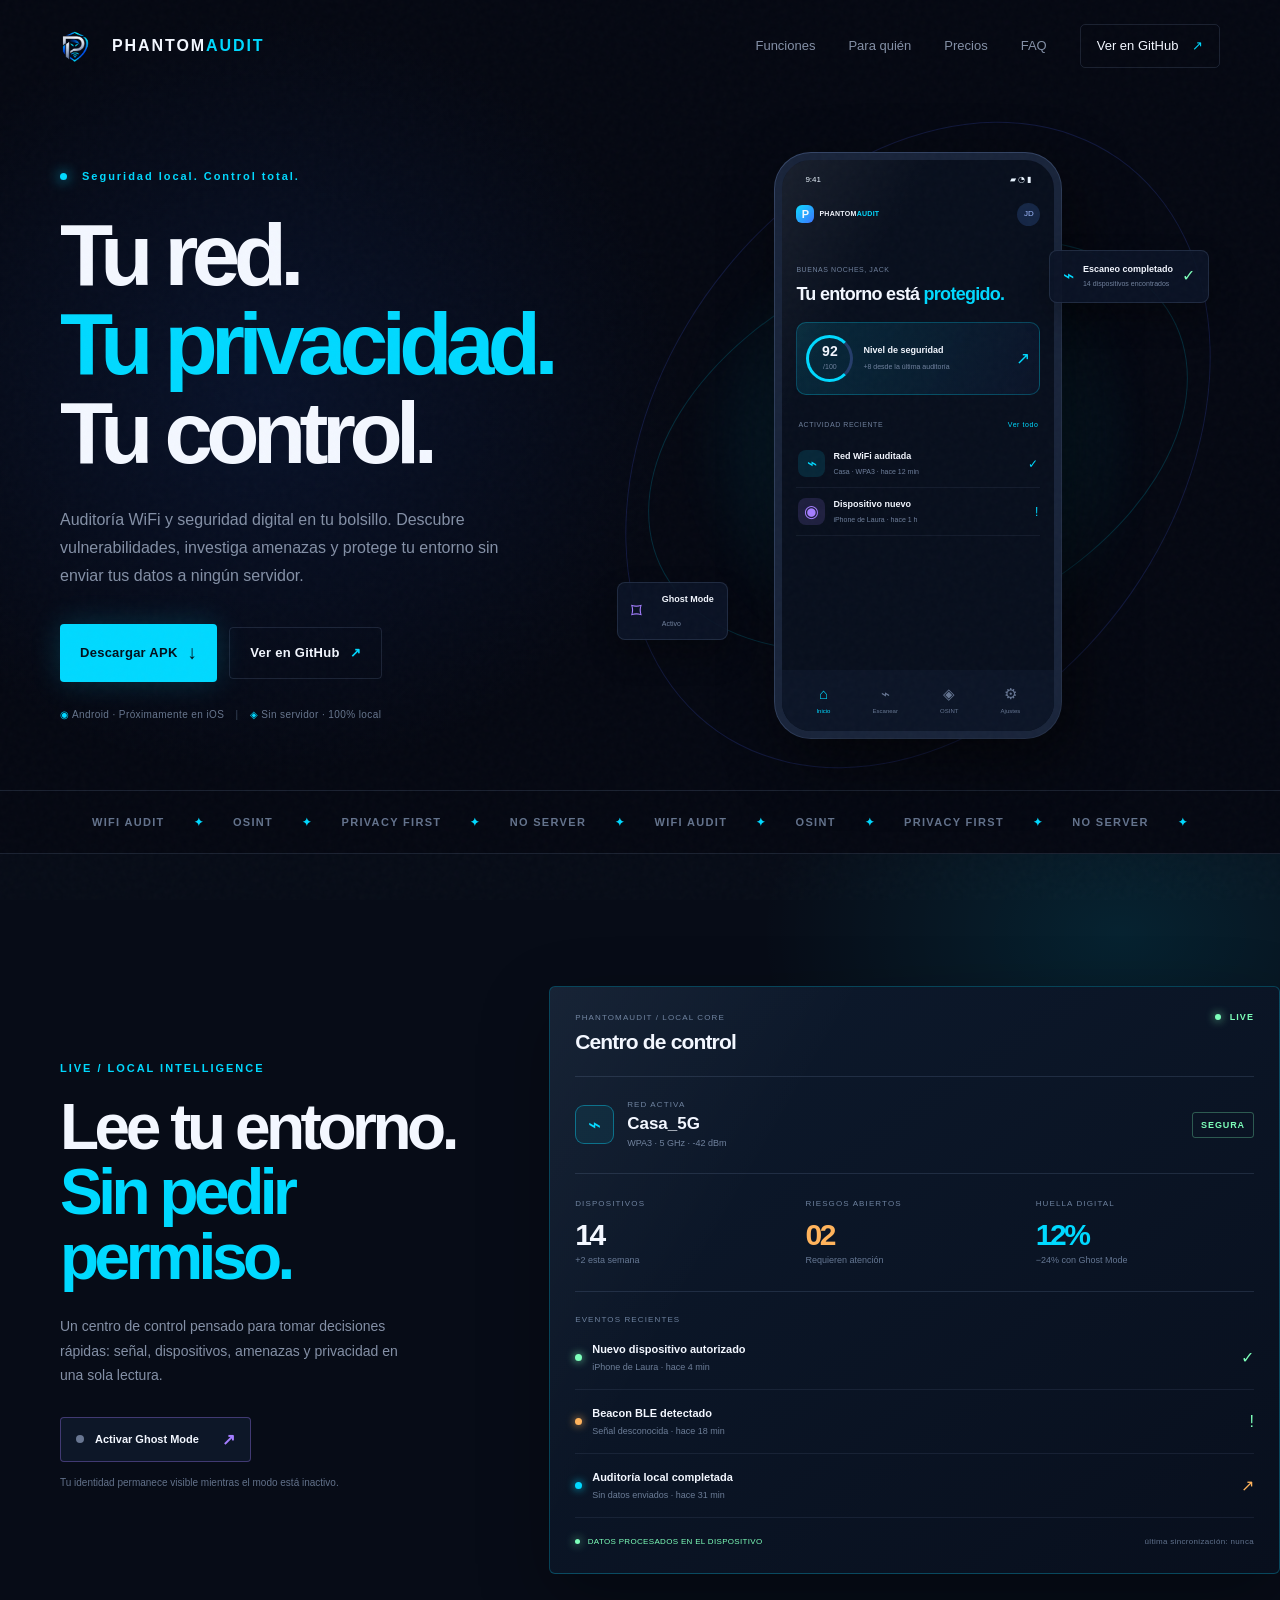
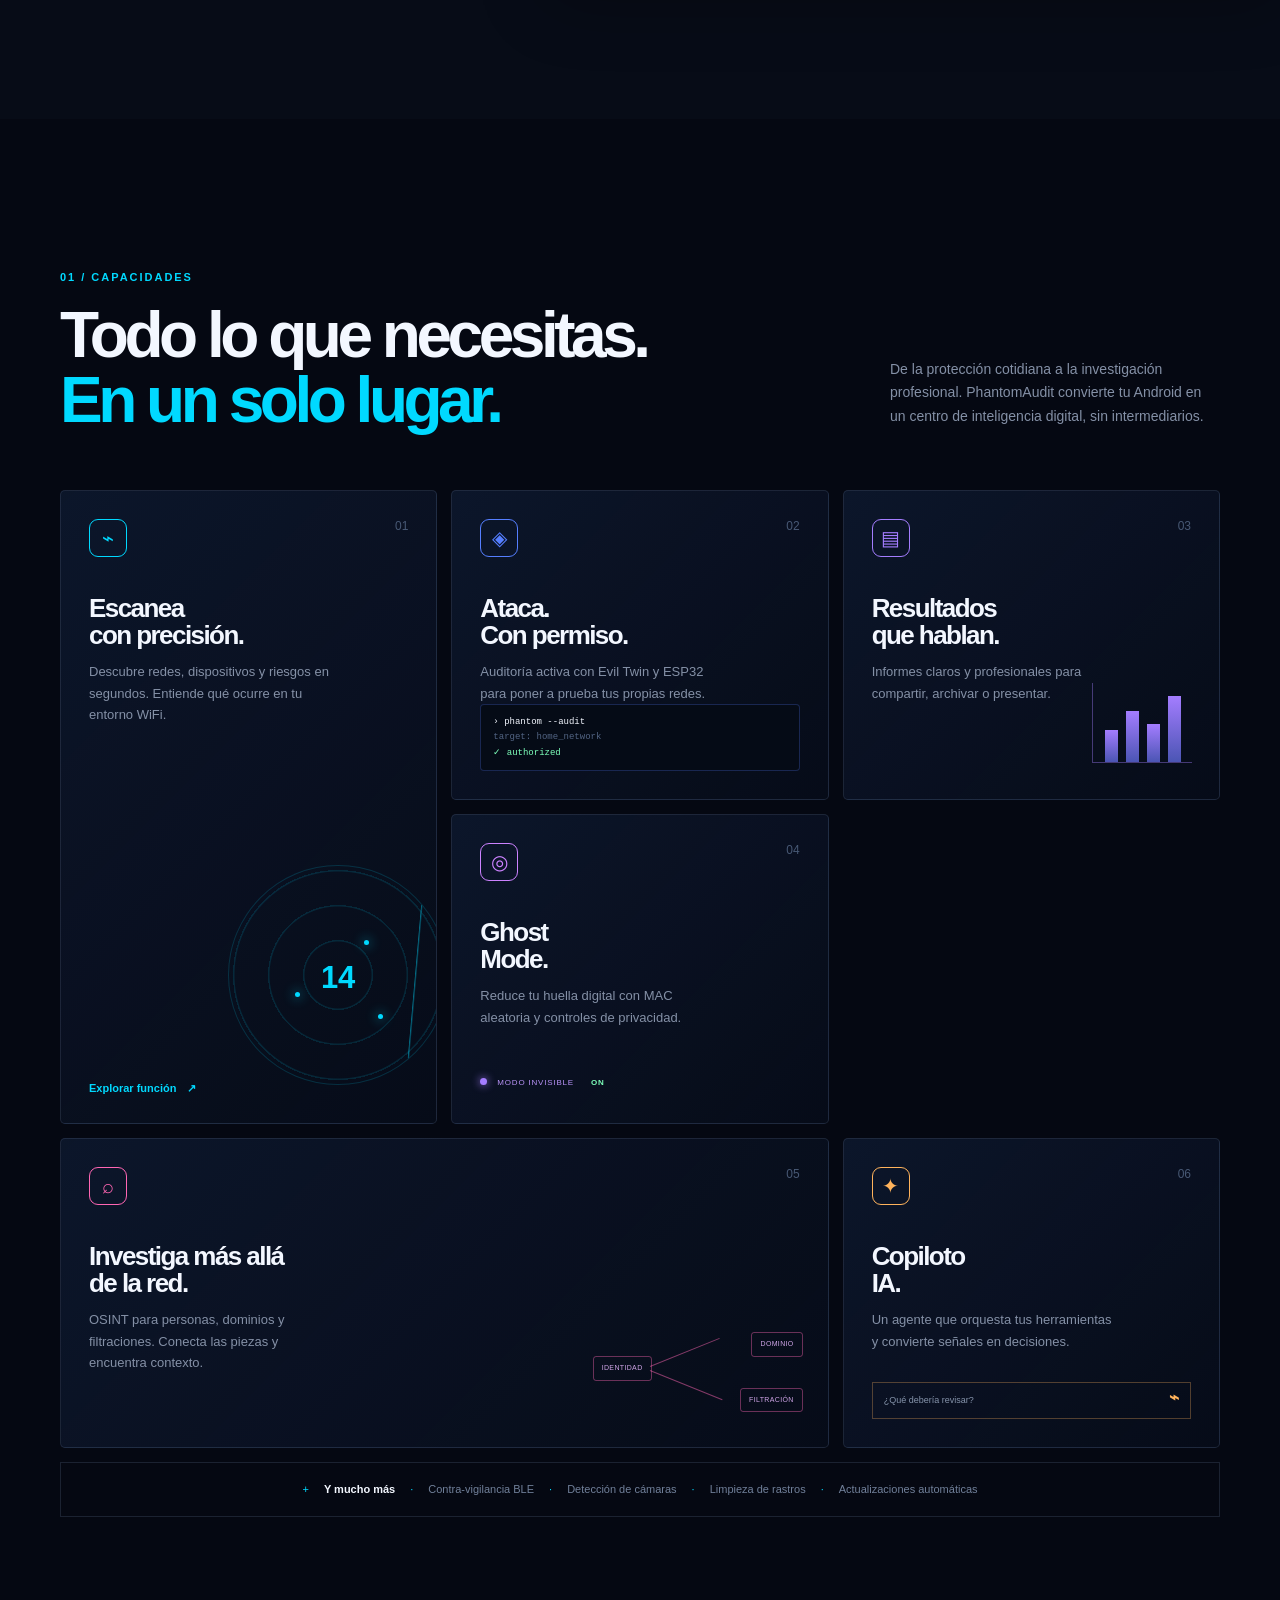
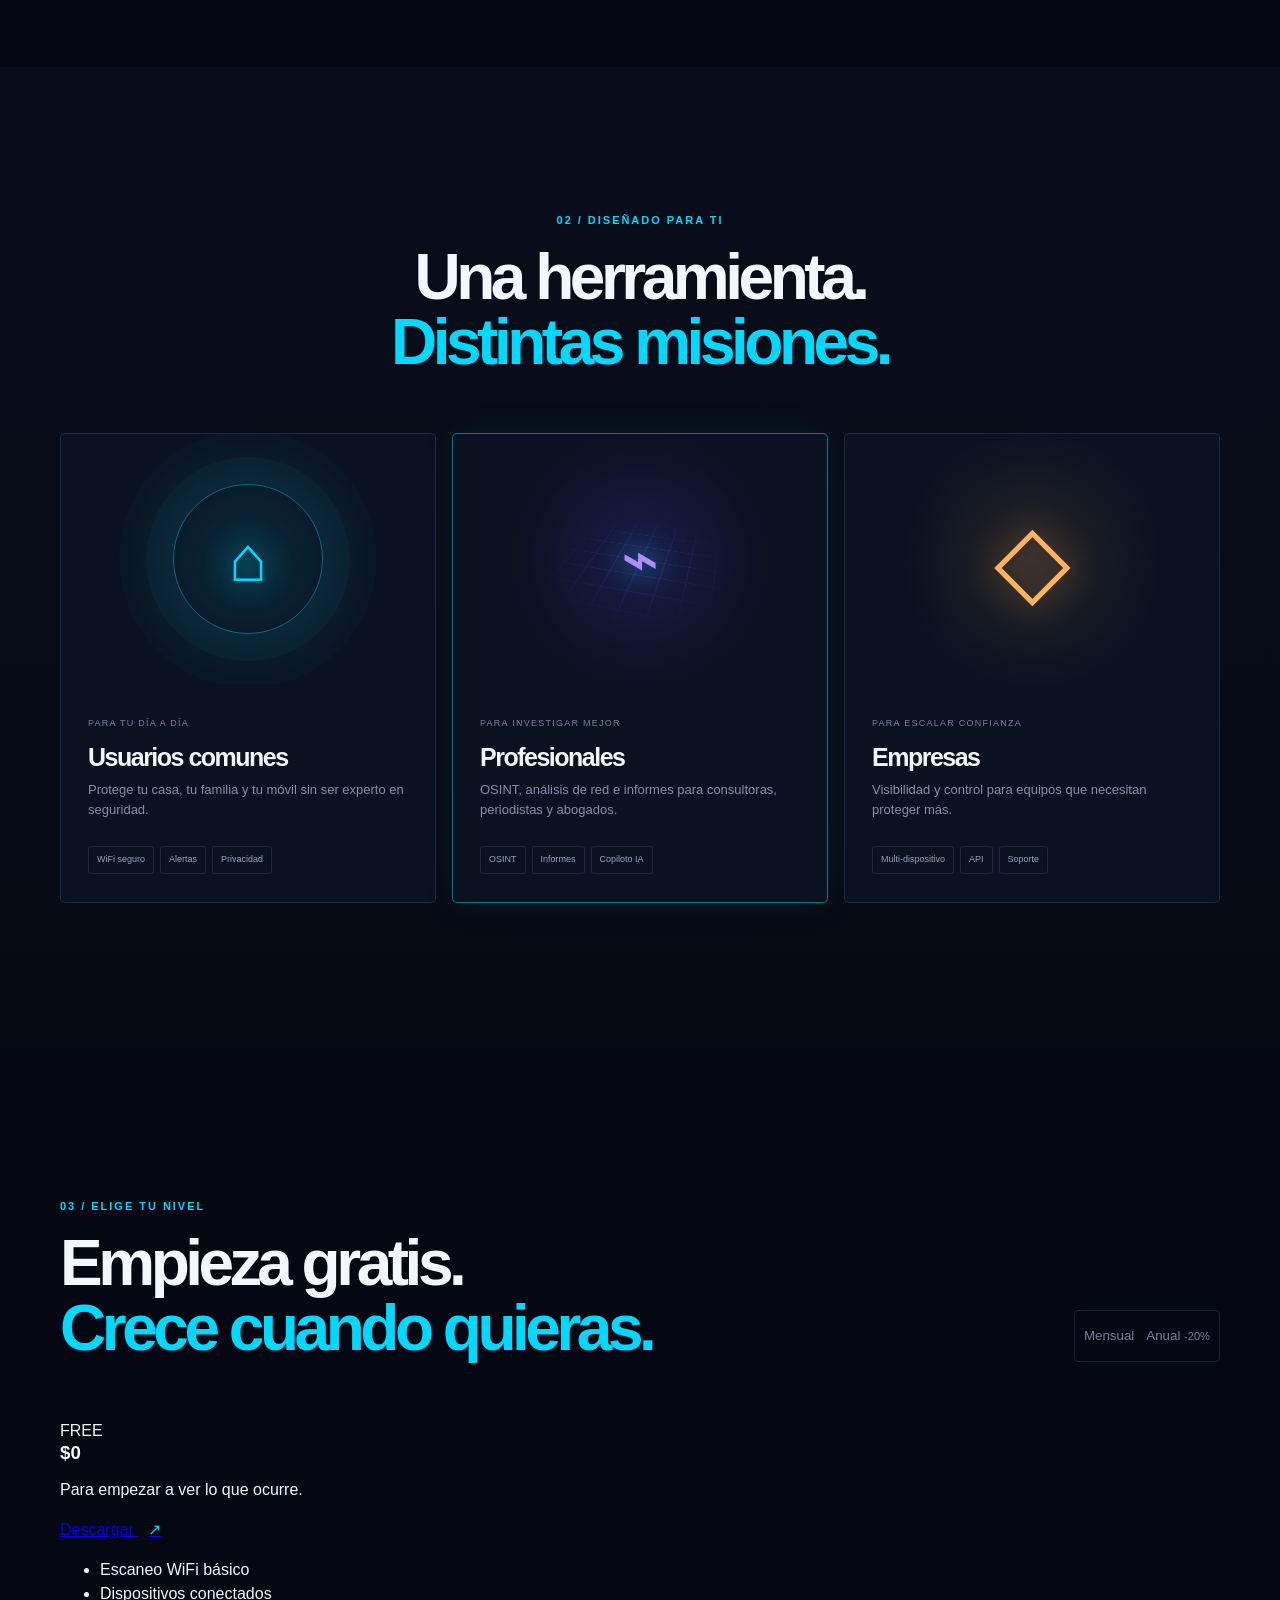
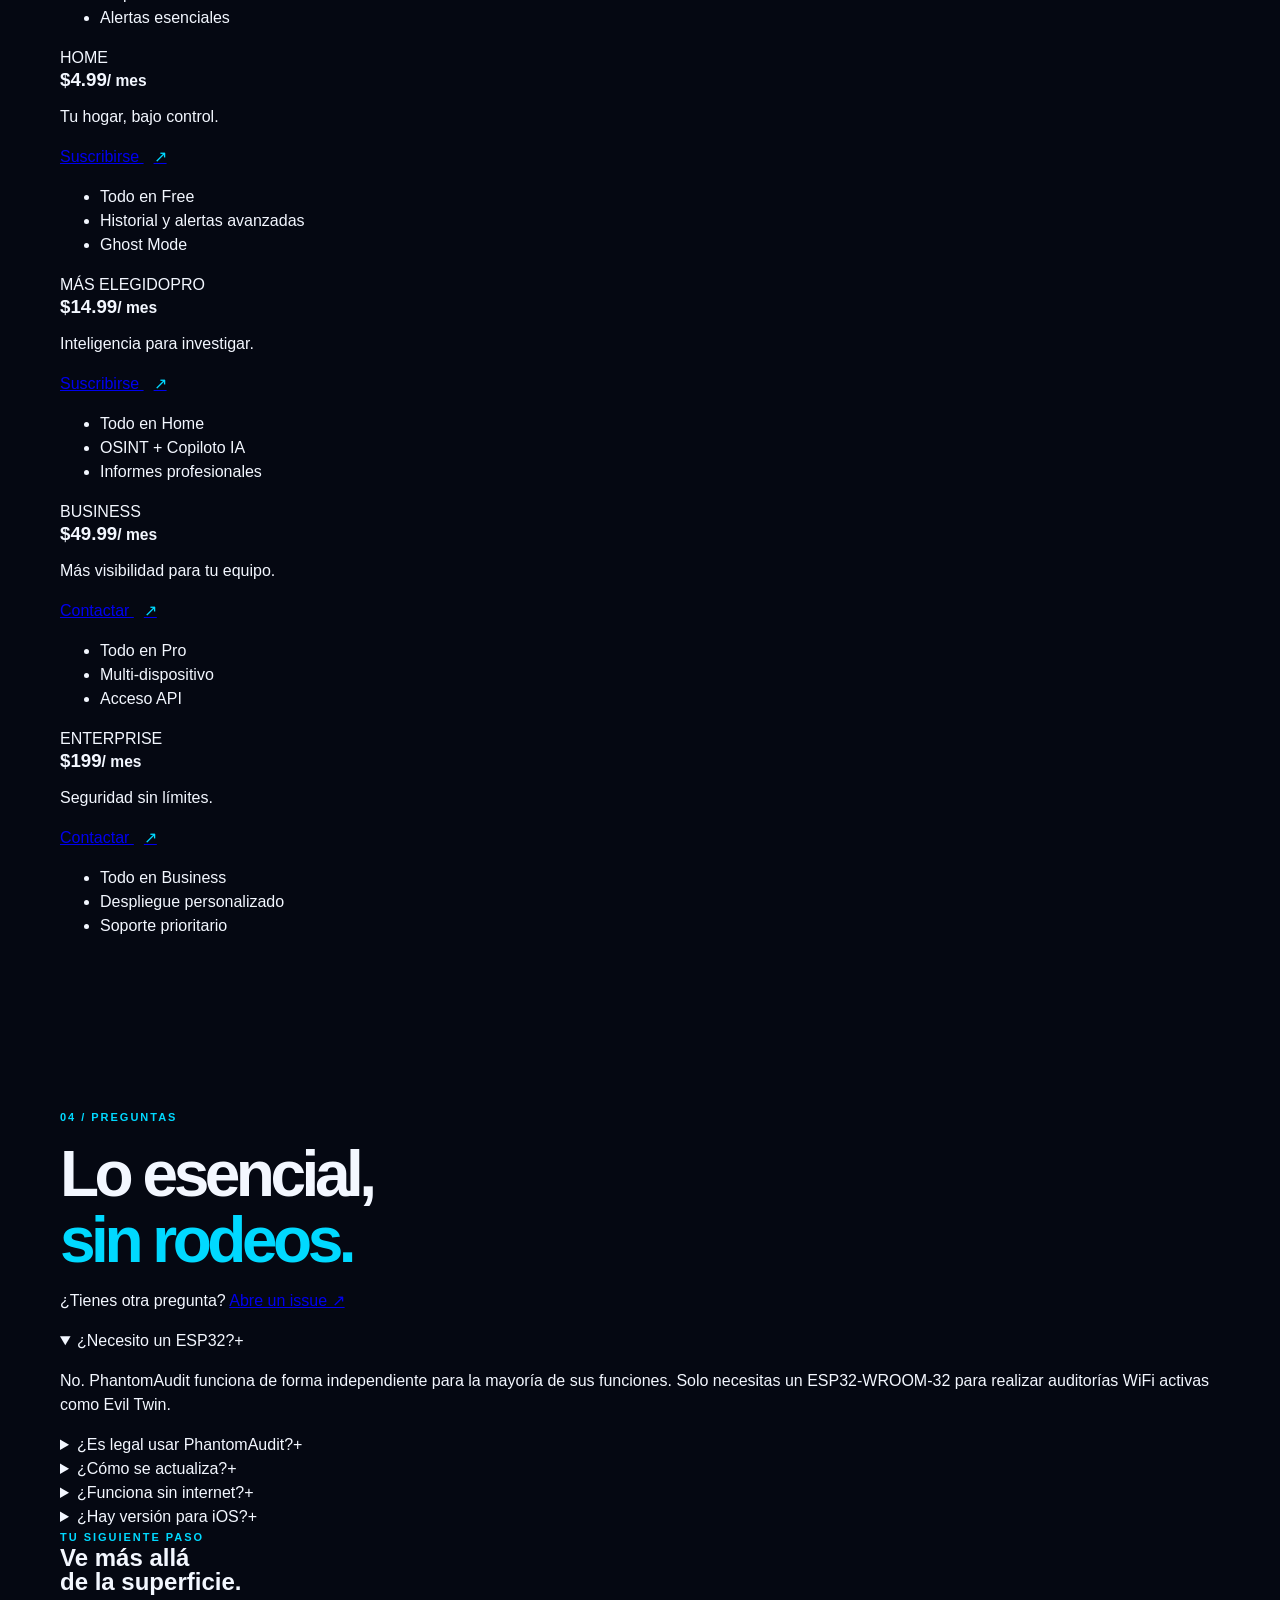
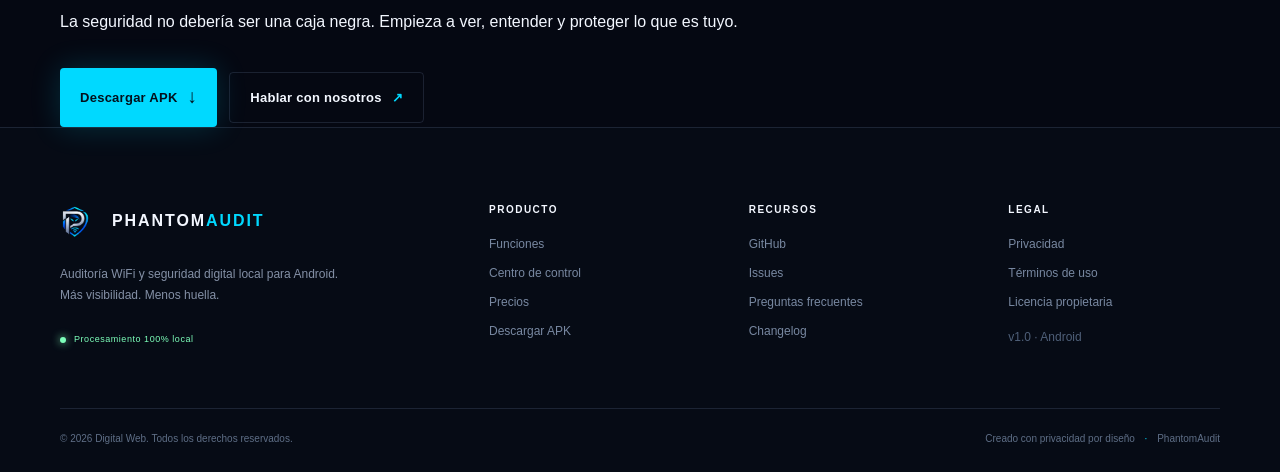
==== commit 57048570: "style: refine responsive layout and professional footer" ====
--- a/index.html
+++ b/index.html
@@ -16,6 +16,7 @@
   <link href="https://fonts.googleapis.com/css2?family=DM+Sans:wght@400;500;600;700&family=Space+Grotesk:wght@400;500;600;700&display=swap" rel="stylesheet">
   <link rel="stylesheet" href="styles.css">
   <link rel="stylesheet" href="command-center.css">
+  <link rel="stylesheet" href="responsive-polish.css">
 </head>
 <body>
   <div class="noise" aria-hidden="true"></div>
@@ -111,7 +112,19 @@
     <section class="final-cta container" id="contacto"><div class="cta-glow"></div><div class="eyebrow">TU SIGUIENTE PASO</div><h2>Ve más allá<br>de la superficie.</h2><p>La seguridad no debería ser una caja negra. Empieza a ver, entender y proteger lo que es tuyo.</p><div class="hero-actions"><a class="button button-primary" href="https://github.com/digita1-web/phantom-audit-releases/releases/latest" target="_blank" rel="noopener noreferrer">Descargar APK <span>↓</span></a><a class="button button-ghost" href="https://github.com/digita1-web/Phantom_Audit_web/issues" target="_blank" rel="noopener noreferrer">Hablar con nosotros <span>↗</span></a></div></section>
   </main>
 
-  <footer class="site-footer"><div class="container footer-main"><a class="brand" href="#inicio"><img src="phantomaudit_web_brand_package/phantomaudit-icon-transparent.png" alt="" width="42" height="42"><span>PHANTOM<span>AUDIT</span></span></a><div class="footer-links"><a href="https://github.com/digita1-web/Phantom_Audit_web" target="_blank" rel="noopener noreferrer">GitHub</a><a href="https://github.com/digita1-web/Phantom_Audit_web/issues" target="_blank" rel="noopener noreferrer">Issues</a><a href="#">Changelog</a><a href="#">Términos</a><a href="#">Privacidad</a></div></div><div class="container footer-bottom"><span>© 2026 Digital Web. Todos los derechos reservados.</span><span>Licencia propietaria <i>·</i> Hecho para proteger</span></div></footer>
+  <footer class="site-footer">
+    <div class="container footer-top">
+      <div class="footer-brand-column">
+        <a class="brand" href="#inicio" aria-label="PhantomAudit, volver al inicio"><img src="phantomaudit_web_brand_package/phantomaudit-icon-transparent.png" alt="" width="42" height="42"><span>PHANTOM<span>AUDIT</span></span></a>
+        <p>Auditoría WiFi y seguridad digital local para Android. Más visibilidad. Menos huella.</p>
+        <span class="footer-local"><i></i> Procesamiento 100% local</span>
+      </div>
+      <div class="footer-column"><h3>Producto</h3><a href="#funciones">Funciones</a><a href="#control-center">Centro de control</a><a href="#precios">Precios</a><a href="https://github.com/digita1-web/phantom-audit-releases/releases/latest" target="_blank" rel="noopener noreferrer">Descargar APK</a></div>
+      <div class="footer-column"><h3>Recursos</h3><a href="https://github.com/digita1-web/Phantom_Audit_web" target="_blank" rel="noopener noreferrer">GitHub</a><a href="https://github.com/digita1-web/Phantom_Audit_web/issues" target="_blank" rel="noopener noreferrer">Issues</a><a href="#faq">Preguntas frecuentes</a><a href="#">Changelog</a></div>
+      <div class="footer-column"><h3>Legal</h3><a href="#">Privacidad</a><a href="#">Términos de uso</a><a href="#">Licencia propietaria</a><span class="footer-version">v1.0 · Android</span></div>
+    </div>
+    <div class="container footer-bottom"><span>© 2026 Digital Web. Todos los derechos reservados.</span><span>Creado con privacidad por diseño <i>·</i> PhantomAudit</span></div>
+  </footer>
   <script src="script.js"></script>
 </body>
 </html>
--- a/responsive-polish.css
+++ b/responsive-polish.css
@@ -0,0 +1,6 @@
+/* Responsive polish and footer system. Kept separate so the original visual language remains easy to maintain. */
+html{overflow-x:hidden}body{min-width:320px}.button,.nav-cta,.ghost-toggle,.billing-toggle button{min-height:44px}.button:focus-visible,.nav-menu a:focus-visible,.footer-column a:focus-visible,.brand:focus-visible,.menu-toggle:focus-visible,.ghost-toggle:focus-visible,.billing-toggle button:focus-visible{outline:2px solid var(--cyan);outline-offset:4px}.footer-top{display:grid;grid-template-columns:minmax(250px,1.8fr) repeat(3,minmax(135px,1fr));gap:48px;padding:72px 0 58px}.footer-brand-column{max-width:285px}.footer-brand-column p{color:var(--muted);font-size:12px;line-height:1.75;margin:22px 0 20px}.footer-local{display:inline-flex;align-items:center;gap:8px;color:#7dffba;font-size:9px;letter-spacing:.06em}.footer-local i{width:6px;height:6px;border-radius:50%;background:#7dffba;box-shadow:0 0 9px #7dffba}.footer-column{display:flex;flex-direction:column;align-items:flex-start;gap:11px}.footer-column h3{font:700 10px var(--font-display);letter-spacing:.15em;color:var(--text);text-transform:uppercase;margin:4px 0 9px}.footer-column a,.footer-version{color:#7888a1;text-decoration:none;font-size:12px;transition:color .2s}.footer-column a:hover{color:var(--cyan)}.footer-version{color:#4f6079;margin-top:6px}.site-footer{border-top:1px solid var(--line);background:#060b15;padding:0 0 26px}.footer-bottom{border-top:1px solid var(--line);padding-top:22px;color:#5e6e86;font-size:10px;display:flex;justify-content:space-between;gap:18px}.footer-bottom i{font-style:normal;color:var(--cyan);margin:0 7px}.hero,.command-layout,.feature-grid,.audience-grid,.pricing-grid,.faq-layout{min-width:0}.hero-copy,.hero-visual,.command-copy,.command-panel,.feature-card,.audience-card,.price-card,.faq-intro,.faq-list{min-width:0}.hero-lead,.section-heading>p,.feature-card p,.audience-copy p,.command-copy p,.faq-list p{overflow-wrap:anywhere}.panel-stats{min-width:0}.panel-stats>div{min-width:0}.panel-stats small{display:block;white-space:normal}.feature-card h3,.audience-copy h3,.price-card h3{overflow-wrap:anywhere}.footer-main{display:none}
+@media (max-width:1100px){.container{width:min(100% - 40px,1160px)}.nav-menu{gap:20px}.hero{grid-template-columns:51% 49%}.hero-visual{transform:scale(.9);transform-origin:center right}.command-layout{grid-template-columns:34% 66%;gap:35px}.pricing-grid{grid-template-columns:repeat(3,1fr)}.price-card:nth-child(4),.price-card:nth-child(5){margin-top:0}.price-card:nth-child(4){grid-column:1}.price-card:nth-child(5){grid-column:2}.footer-top{grid-template-columns:1.5fr repeat(3,1fr);gap:28px}}
+@media (max-width:900px){.container{width:min(100% - 36px,1160px)}.hero{grid-template-columns:1fr;padding-top:145px}.hero-copy{max-width:680px}.hero-visual{height:590px;transform:none;transform-origin:center;margin-top:15px}.command-layout{grid-template-columns:1fr;gap:44px}.command-copy{max-width:600px}.command-panel{width:100%}.feature-grid{grid-template-columns:repeat(2,minmax(0,1fr))}.feature-large{grid-row:span 1;min-height:380px}.feature-wide{grid-column:span 2}.audience-grid{grid-template-columns:1fr}.audience-card{display:grid;grid-template-columns:40% 60%}.audience-art{height:100%;min-height:230px}.faq-layout{grid-template-columns:1fr 1.5fr;gap:42px}.footer-top{grid-template-columns:2fr repeat(3,1fr);gap:24px}}
+@media (max-width:640px){.container{width:calc(100% - 32px)}.nav{height:72px}.brand{font-size:14px;gap:7px}.brand img{width:35px;height:35px}.nav-menu{top:68px}.hero{padding-top:116px}.hero h1{font-size:clamp(48px,15vw,64px);line-height:.98}.hero-lead{font-size:14px;line-height:1.7}.hero-actions{display:grid;grid-template-columns:1fr;gap:10px;width:100%}.hero-actions .button{width:100%}.hero-meta{line-height:1.9}.hero-visual{height:525px;transform:scale(.84);transform-origin:top center;margin:27px -34px -72px}.ticker-inner{justify-content:flex-start}.command-section{padding:92px 0 100px}.command-copy h2{font-size:clamp(43px,13vw,56px)}.command-panel{padding:17px;border-radius:5px}.panel-header strong{font-size:18px}.panel-network{align-items:flex-start}.network-safe{font-size:8px;padding:6px}.panel-stats{grid-template-columns:repeat(3,minmax(0,1fr));gap:7px}.panel-stats strong{font-size:24px}.panel-stats small{font-size:8px;line-height:1.3}.timeline-row b{font-size:10px}.timeline-row small{font-size:8px}.panel-footer{display:block;line-height:1.8}.panel-footer span{display:block}.panel-footer span+span{margin-top:5px}.section{padding-top:92px;padding-bottom:92px}.section-heading h2,.faq-intro h2{font-size:clamp(42px,13vw,52px)}.feature-grid{grid-template-columns:1fr;gap:12px}.feature-large,.feature-wide{grid-column:auto;min-height:345px}.feature-card{padding:23px}.feature-card h3{font-size:25px}.feature-strip{justify-content:flex-start;overflow:hidden;white-space:nowrap;margin-right:-16px}.audience-section{padding:92px 0}.audience-card{display:block}.audience-art{height:205px;min-height:0}.audience-copy{padding:22px}.pricing-section{padding-bottom:100px}.pricing-section .section-heading{display:flex;flex-direction:column;align-items:flex-start;gap:22px}.billing-toggle{width:100%}.billing-toggle button{flex:1}.pricing-grid{grid-template-columns:1fr;gap:12px}.price-card:nth-child(4),.price-card:nth-child(5){grid-column:auto}.price-card{min-height:0;padding:24px 21px}.price-card h3{font-size:32px}.price-featured{transform:none}.faq-section{padding:92px 0}.faq-layout{grid-template-columns:1fr;gap:38px}.faq-list summary{font-size:15px;gap:18px}.faq-list p{font-size:12px}.final-cta{padding:105px 0 115px}.final-cta h2{font-size:clamp(48px,14vw,60px)}.footer-top{grid-template-columns:1fr 1fr;gap:36px 22px;padding:58px 0 46px}.footer-brand-column{grid-column:1/-1;max-width:100%}.footer-column h3{font-size:9px}.footer-column a,.footer-version{font-size:11px}.footer-bottom{display:block;line-height:1.8;padding-top:18px}.footer-bottom span{display:block}.footer-bottom span+span{margin-top:6px}.site-footer{padding-bottom:22px}}
+@media (prefers-reduced-motion:reduce){*,*::before,*::after{scroll-behavior:auto!important;animation-duration:.01ms!important;animation-iteration-count:1!important;transition-duration:.01ms!important}.reveal{opacity:1;transform:none}}
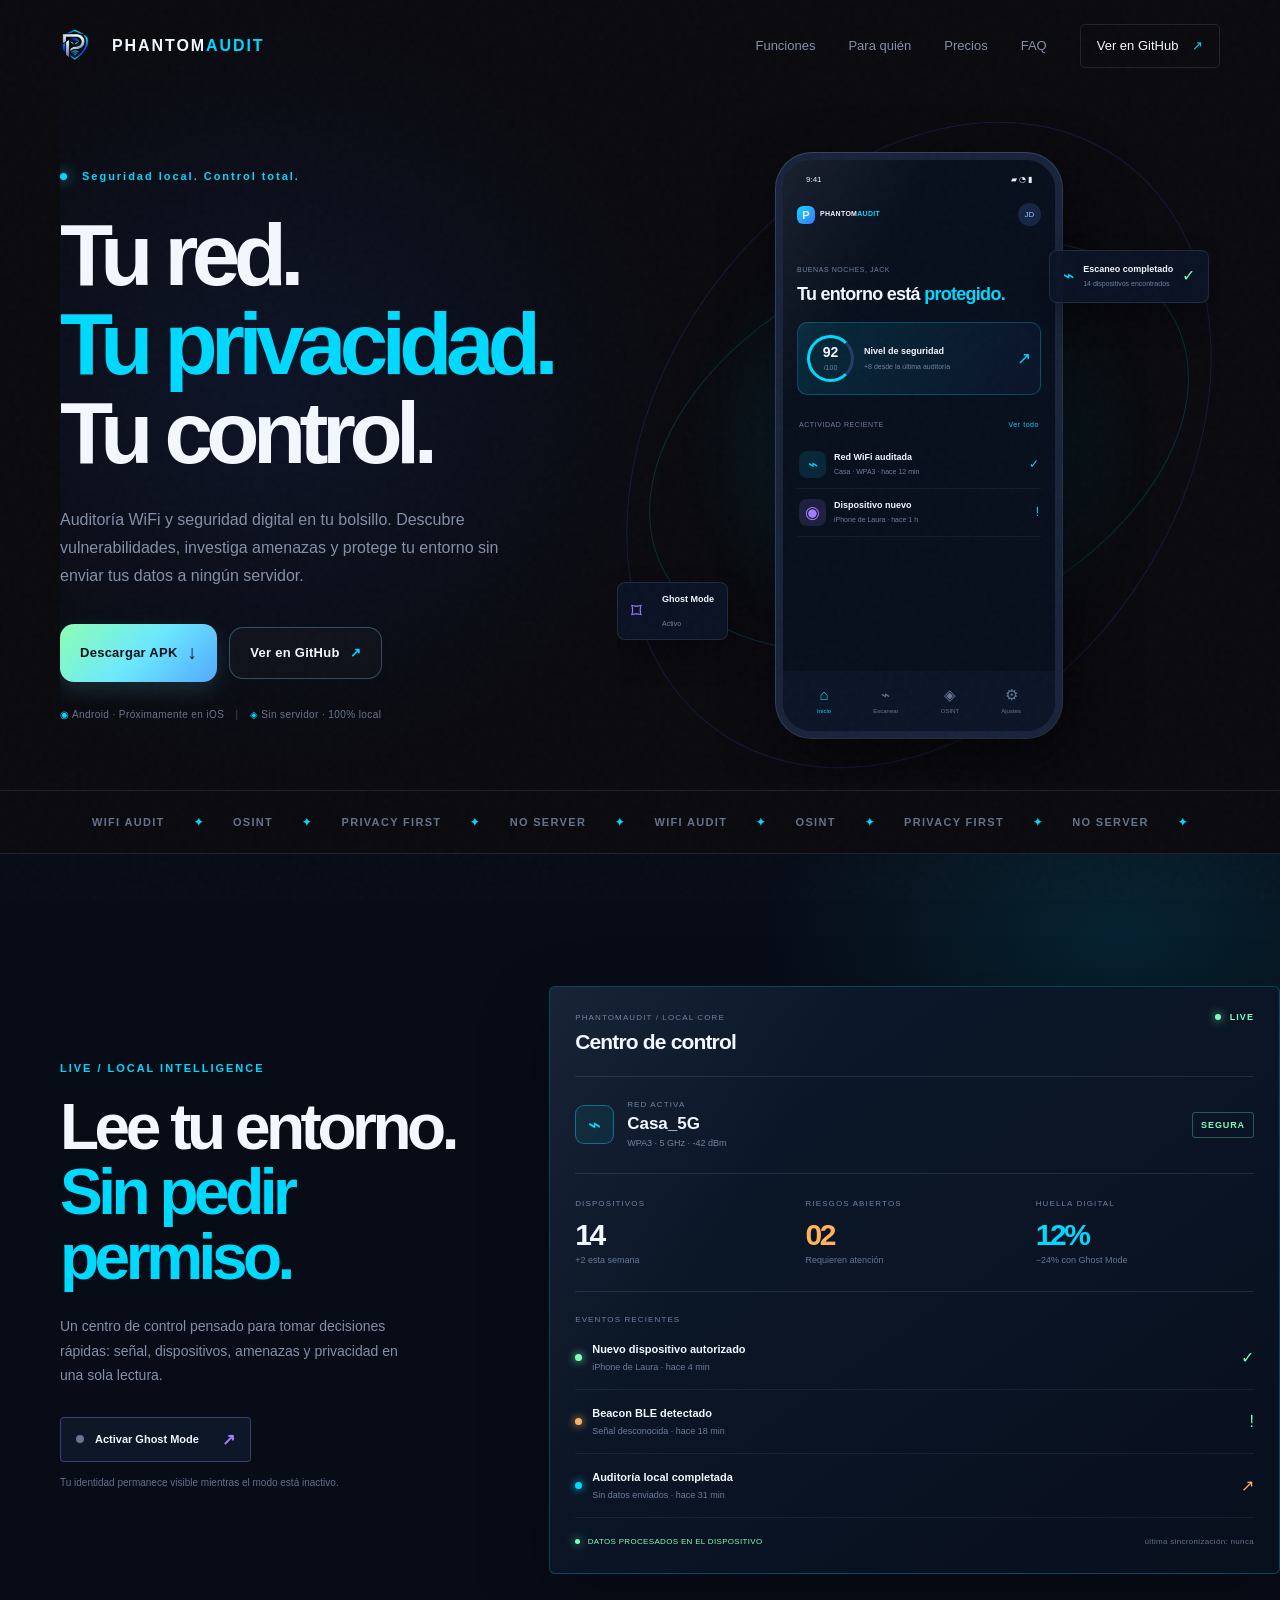
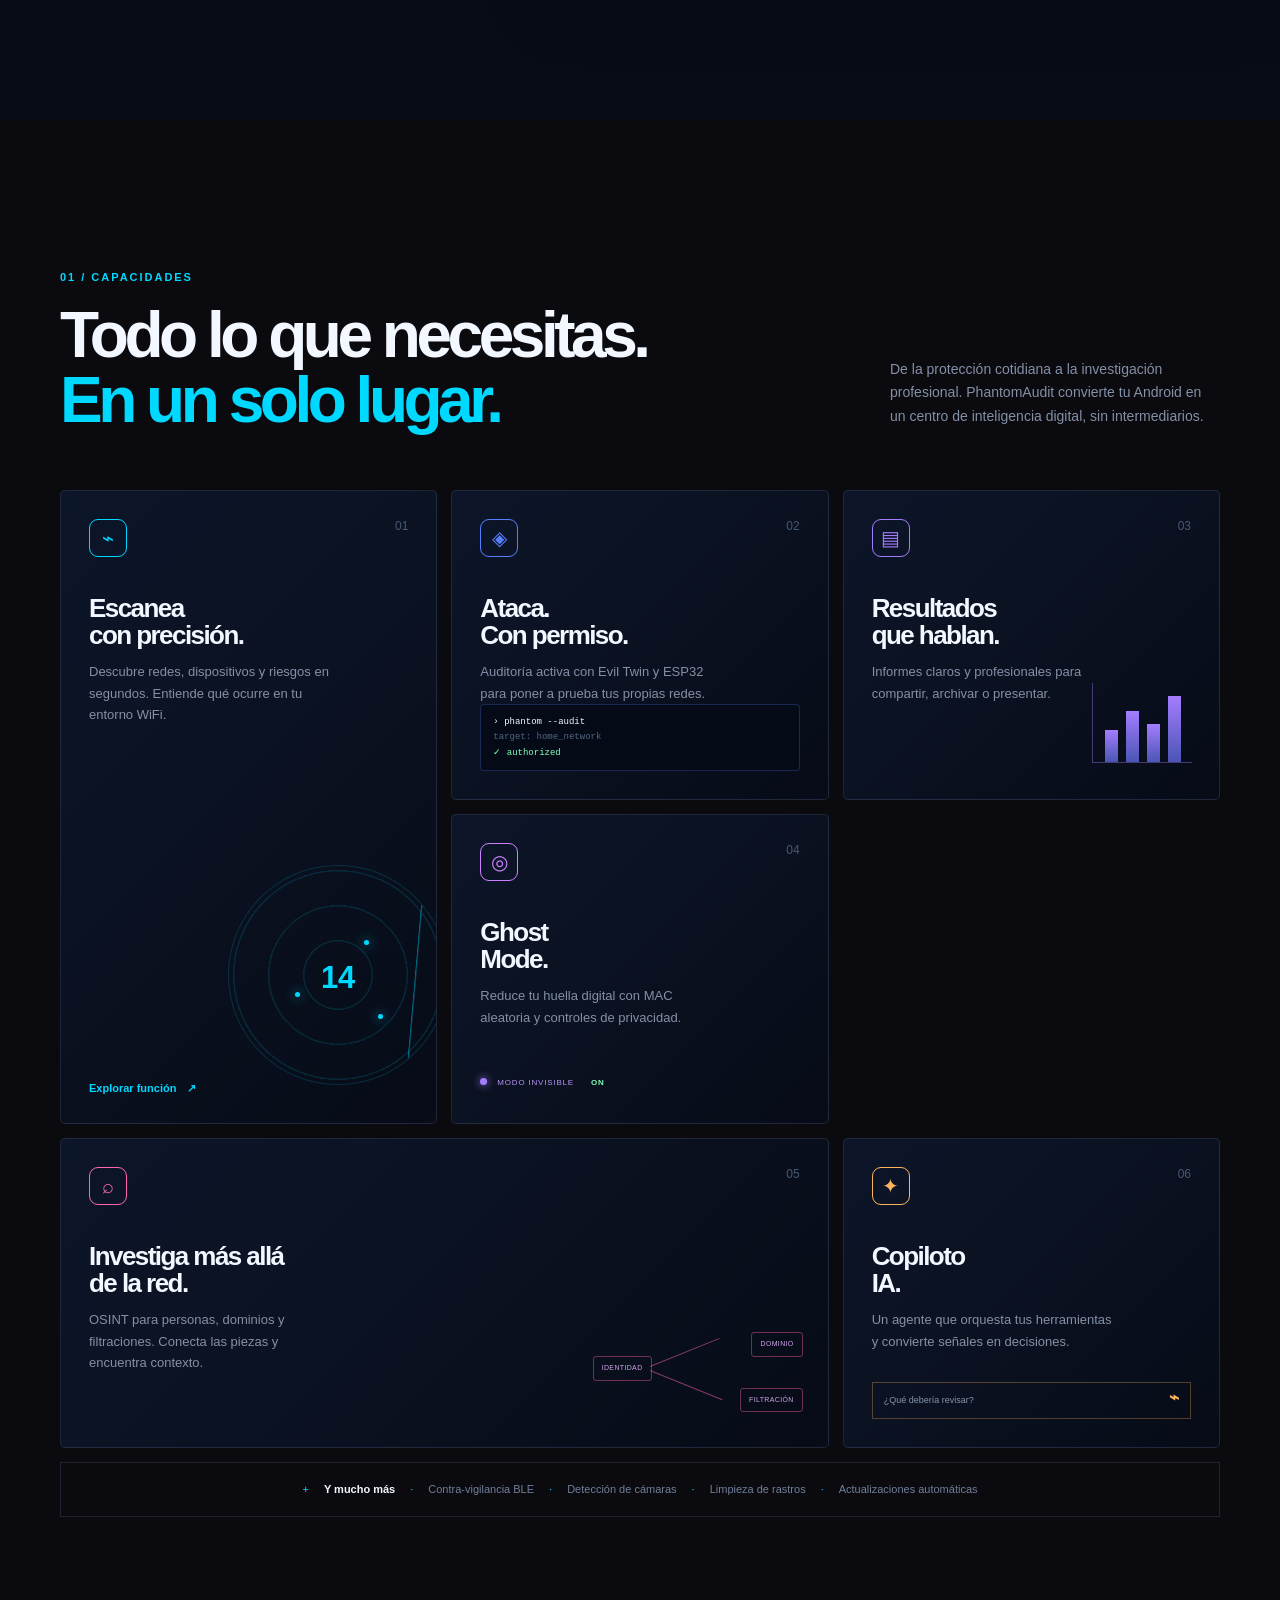
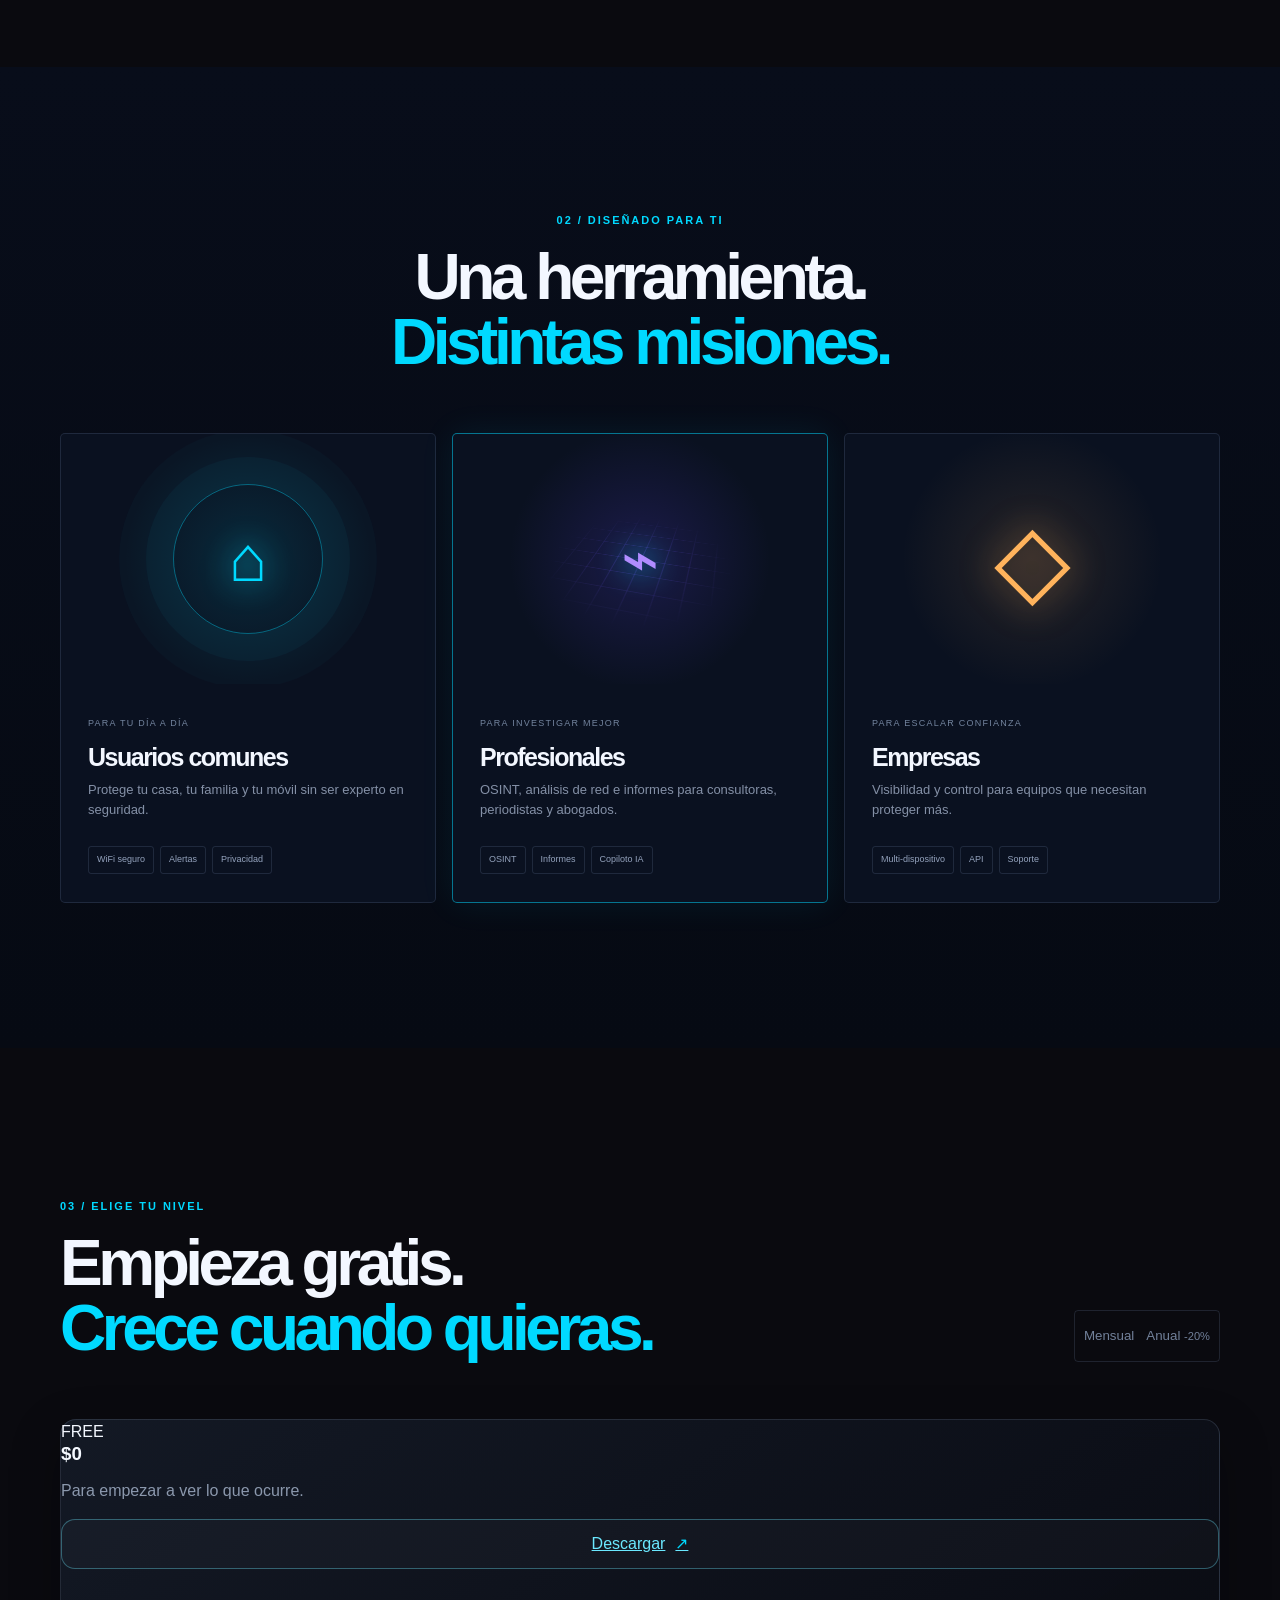
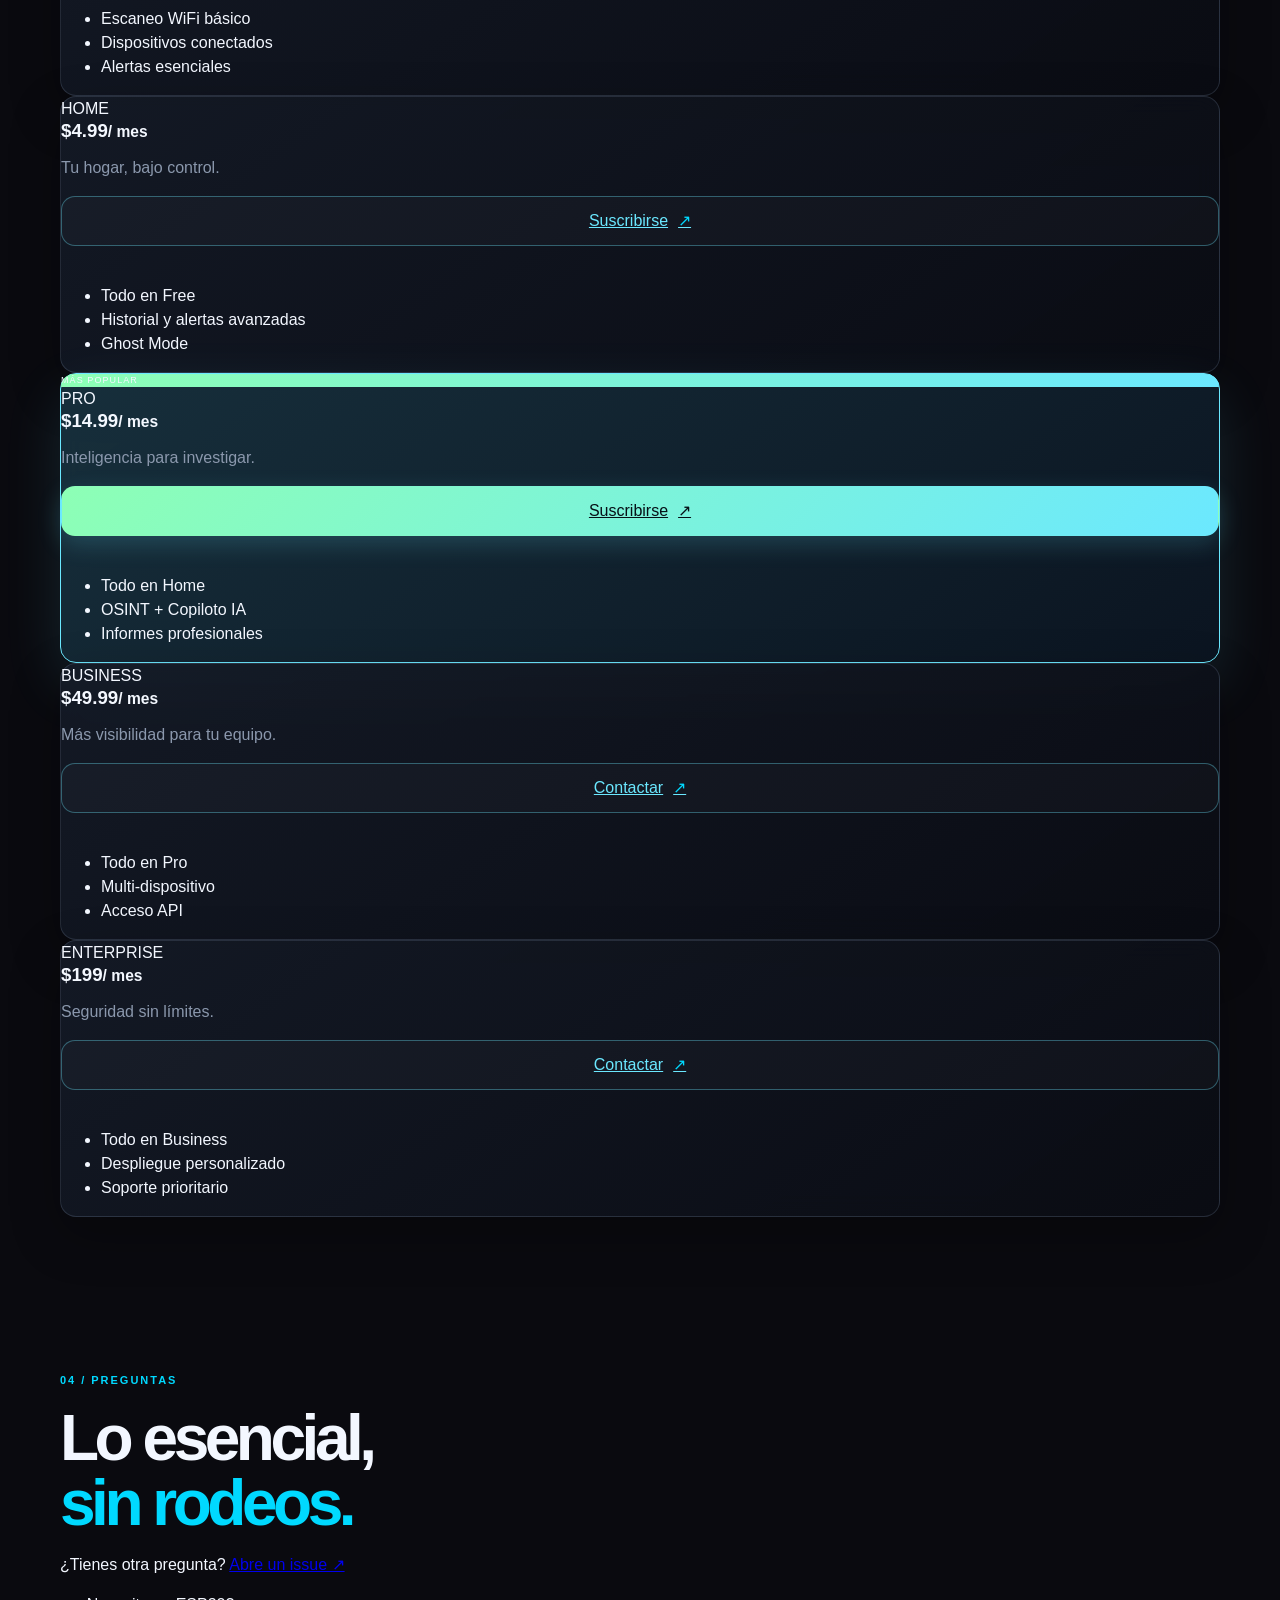
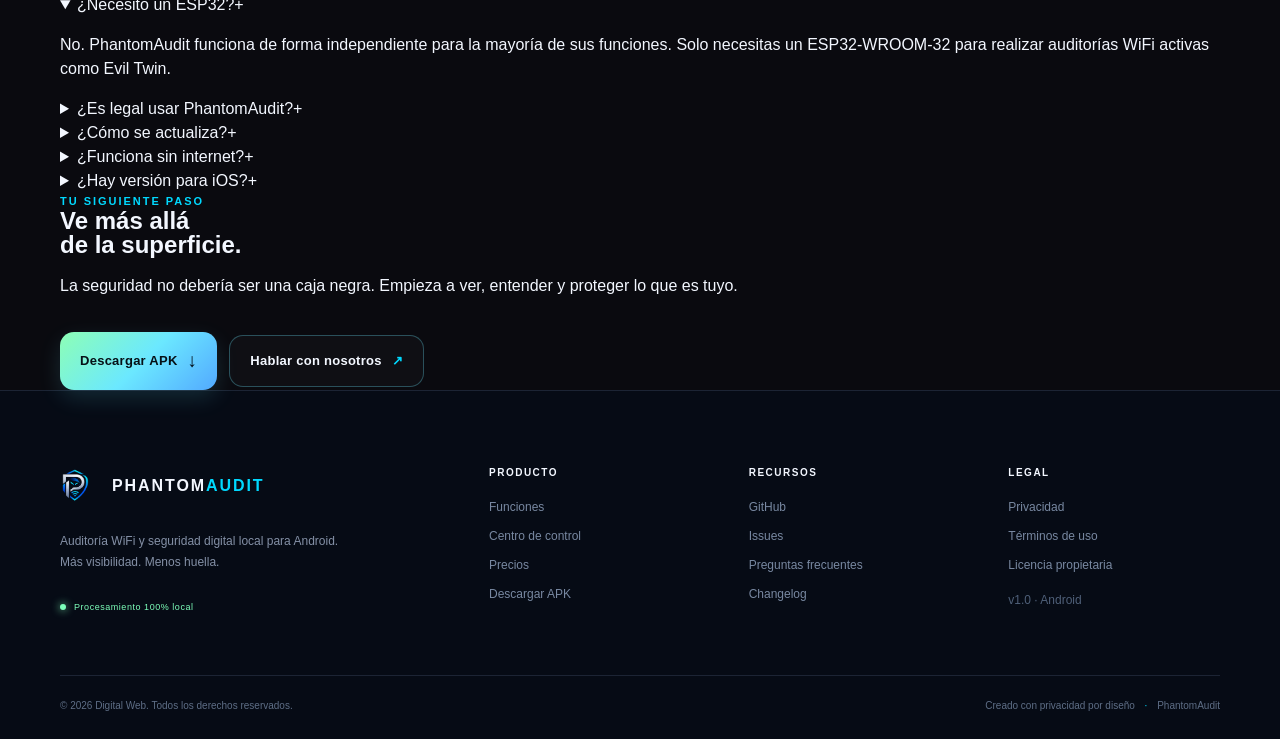
==== commit 61f8188b: "perf: optimize landing load and modernize pricing" ====
--- a/index.html
+++ b/index.html
@@ -13,17 +13,19 @@
   <link rel="icon" type="image/png" href="phantomaudit_web_brand_package/favicon-32.png">
   <link rel="preconnect" href="https://fonts.googleapis.com">
   <link rel="preconnect" href="https://fonts.gstatic.com" crossorigin>
+  <link rel="preload" as="style" href="https://fonts.googleapis.com/css2?family=DM+Sans:wght@400;500;600;700&family=Space+Grotesk:wght@400;500;600;700&display=swap">
   <link href="https://fonts.googleapis.com/css2?family=DM+Sans:wght@400;500;600;700&family=Space+Grotesk:wght@400;500;600;700&display=swap" rel="stylesheet">
-  <link rel="stylesheet" href="styles.css">
-  <link rel="stylesheet" href="command-center.css">
-  <link rel="stylesheet" href="responsive-polish.css">
+  <link rel="stylesheet" href="styles.css?v=2">
+  <link rel="stylesheet" href="command-center.css?v=2">
+  <link rel="stylesheet" href="responsive-polish.css?v=2">
+  <link rel="stylesheet" href="performance-pricing.css?v=2">
 </head>
 <body>
   <div class="noise" aria-hidden="true"></div>
   <header class="site-header">
     <nav class="nav container" aria-label="Navegación principal">
       <a class="brand" href="#inicio" aria-label="PhantomAudit, inicio">
-        <img src="phantomaudit_web_brand_package/phantomaudit-icon-transparent.png" alt="" width="42" height="42">
+        <picture><source srcset="phantomaudit_web_brand_package/favicon-512.webp" type="image/webp"><img src="phantomaudit_web_brand_package/favicon-512.png" alt="" width="42" height="42" decoding="async"></picture>
         <span>PHANTOM<span>AUDIT</span></span>
       </a>
       <button class="menu-toggle" type="button" aria-expanded="false" aria-controls="main-menu" aria-label="Abrir menú">
@@ -105,7 +107,7 @@
 
     <section class="audience-section" id="para-quien"><div class="container"><div class="section-heading centered reveal"><div><div class="eyebrow">02 / DISEÑADO PARA TI</div><h2>Una herramienta.<br><em>Distintas misiones.</em></h2></div></div><div class="audience-grid"><article class="audience-card reveal"><div class="audience-art home-art"><span class="art-ring"></span><span class="art-symbol">⌂</span></div><div class="audience-copy"><span class="audience-label">PARA TU DÍA A DÍA</span><h3>Usuarios comunes</h3><p>Protege tu casa, tu familia y tu móvil sin ser experto en seguridad.</p><div class="tag-list"><span>WiFi seguro</span><span>Alertas</span><span>Privacidad</span></div></div></article><article class="audience-card featured-audience reveal"><div class="audience-art pro-art"><span class="art-grid"></span><span class="art-symbol">⌁</span></div><div class="audience-copy"><span class="audience-label">PARA INVESTIGAR MEJOR</span><h3>Profesionales</h3><p>OSINT, análisis de red e informes para consultoras, periodistas y abogados.</p><div class="tag-list"><span>OSINT</span><span>Informes</span><span>Copiloto IA</span></div></div></article><article class="audience-card reveal"><div class="audience-art business-art"><span class="art-shield">◇</span></div><div class="audience-copy"><span class="audience-label">PARA ESCALAR CONFIANZA</span><h3>Empresas</h3><p>Visibilidad y control para equipos que necesitan proteger más.</p><div class="tag-list"><span>Multi-dispositivo</span><span>API</span><span>Soporte</span></div></div></article></div></div></section>
 
-    <section class="section pricing-section container" id="precios"><div class="section-heading reveal"><div><div class="eyebrow">03 / ELIGE TU NIVEL</div><h2>Empieza gratis.<br><em>Crece cuando quieras.</em></h2></div><div class="billing-toggle"><button class="active" data-billing="monthly">Mensual</button><button data-billing="yearly">Anual <small>-20%</small></button></div></div><div class="pricing-grid"><article class="price-card reveal"><span class="plan-name">FREE</span><h3>$0</h3><p>Para empezar a ver lo que ocurre.</p><a href="https://github.com/digita1-web/phantom-audit-releases/releases/latest" class="price-link">Descargar <span>↗</span></a><ul><li>Escaneo WiFi básico</li><li>Dispositivos conectados</li><li>Alertas esenciales</li></ul></article><article class="price-card reveal"><span class="plan-name">HOME</span><h3><span class="price-month">$4.99</span><small>/ mes</small></h3><p>Tu hogar, bajo control.</p><a href="#contacto" class="price-link">Suscribirse <span>↗</span></a><ul><li>Todo en Free</li><li>Historial y alertas avanzadas</li><li>Ghost Mode</li></ul></article><article class="price-card price-featured reveal"><span class="popular">MÁS ELEGIDO</span><span class="plan-name">PRO</span><h3><span class="price-month">$14.99</span><small>/ mes</small></h3><p>Inteligencia para investigar.</p><a href="#contacto" class="price-link">Suscribirse <span>↗</span></a><ul><li>Todo en Home</li><li>OSINT + Copiloto IA</li><li>Informes profesionales</li></ul></article><article class="price-card reveal"><span class="plan-name">BUSINESS</span><h3><span class="price-month">$49.99</span><small>/ mes</small></h3><p>Más visibilidad para tu equipo.</p><a href="#contacto" class="price-link">Contactar <span>↗</span></a><ul><li>Todo en Pro</li><li>Multi-dispositivo</li><li>Acceso API</li></ul></article><article class="price-card reveal"><span class="plan-name">ENTERPRISE</span><h3><span class="price-month">$199</span><small>/ mes</small></h3><p>Seguridad sin límites.</p><a href="#contacto" class="price-link">Contactar <span>↗</span></a><ul><li>Todo en Business</li><li>Despliegue personalizado</li><li>Soporte prioritario</li></ul></article></div></section>
+    <section class="section pricing-section container" id="precios"><div class="section-heading reveal"><div><div class="eyebrow">03 / ELIGE TU NIVEL</div><h2>Empieza gratis.<br><em>Crece cuando quieras.</em></h2></div><div class="billing-toggle"><button class="active" data-billing="monthly">Mensual</button><button data-billing="yearly">Anual <small>-20%</small></button></div></div><div class="pricing-grid"><article class="price-card reveal"><span class="plan-name">FREE</span><h3>$0</h3><p>Para empezar a ver lo que ocurre.</p><a href="https://github.com/digita1-web/phantom-audit-releases/releases/latest" class="price-link">Descargar <span>↗</span></a><ul><li>Escaneo WiFi básico</li><li>Dispositivos conectados</li><li>Alertas esenciales</li></ul></article><article class="price-card reveal"><span class="plan-name">HOME</span><h3><span class="price-month">$4.99</span><small>/ mes</small></h3><p>Tu hogar, bajo control.</p><a href="#contacto" class="price-link">Suscribirse <span>↗</span></a><ul><li>Todo en Free</li><li>Historial y alertas avanzadas</li><li>Ghost Mode</li></ul></article><article class="price-card price-featured reveal"><span class="popular">MÁS POPULAR</span><span class="plan-name">PRO</span><h3><span class="price-month">$14.99</span><small>/ mes</small></h3><p>Inteligencia para investigar.</p><a href="#contacto" class="price-link">Suscribirse <span>↗</span></a><ul><li>Todo en Home</li><li>OSINT + Copiloto IA</li><li>Informes profesionales</li></ul></article><article class="price-card reveal"><span class="plan-name">BUSINESS</span><h3><span class="price-month">$49.99</span><small>/ mes</small></h3><p>Más visibilidad para tu equipo.</p><a href="#contacto" class="price-link">Contactar <span>↗</span></a><ul><li>Todo en Pro</li><li>Multi-dispositivo</li><li>Acceso API</li></ul></article><article class="price-card reveal"><span class="plan-name">ENTERPRISE</span><h3><span class="price-month">$199</span><small>/ mes</small></h3><p>Seguridad sin límites.</p><a href="#contacto" class="price-link">Contactar <span>↗</span></a><ul><li>Todo en Business</li><li>Despliegue personalizado</li><li>Soporte prioritario</li></ul></article></div></section>
 
     <section class="faq-section" id="faq"><div class="container faq-layout"><div class="faq-intro reveal"><div class="eyebrow">04 / PREGUNTAS</div><h2>Lo esencial,<br><em>sin rodeos.</em></h2><p>¿Tienes otra pregunta? <a href="https://github.com/digita1-web/Phantom_Audit_web/issues" target="_blank" rel="noopener noreferrer">Abre un issue ↗</a></p></div><div class="faq-list reveal"><details open><summary>¿Necesito un ESP32?<span>+</span></summary><p>No. PhantomAudit funciona de forma independiente para la mayoría de sus funciones. Solo necesitas un ESP32-WROOM-32 para realizar auditorías WiFi activas como Evil Twin.</p></details><details><summary>¿Es legal usar PhantomAudit?<span>+</span></summary><p>Sí, siempre que audites redes y dispositivos propios o tengas autorización expresa. Úsala de forma responsable y respeta la legislación local.</p></details><details><summary>¿Cómo se actualiza?<span>+</span></summary><p>La app comprueba automáticamente la versión más reciente publicada en GitHub Releases y te avisa cuando hay una actualización disponible.</p></details><details><summary>¿Funciona sin internet?<span>+</span></summary><p>Sí. La mayoría de las funciones de auditoría y privacidad funcionan localmente, sin enviar tus datos a un servidor.</p></details><details><summary>¿Hay versión para iOS?<span>+</span></summary><p>Está en nuestro roadmap. La versión Android es la primera disponible y estamos trabajando para llevar PhantomAudit a iOS.</p></details></div></div></section>
 
@@ -115,7 +117,7 @@
   <footer class="site-footer">
     <div class="container footer-top">
       <div class="footer-brand-column">
-        <a class="brand" href="#inicio" aria-label="PhantomAudit, volver al inicio"><img src="phantomaudit_web_brand_package/phantomaudit-icon-transparent.png" alt="" width="42" height="42"><span>PHANTOM<span>AUDIT</span></span></a>
+        <a class="brand" href="#inicio" aria-label="PhantomAudit, volver al inicio"><picture><source srcset="phantomaudit_web_brand_package/favicon-512.webp" type="image/webp"><img src="phantomaudit_web_brand_package/favicon-512.png" alt="" width="42" height="42" loading="lazy" decoding="async"></picture><span>PHANTOM<span>AUDIT</span></span></a>
         <p>Auditoría WiFi y seguridad digital local para Android. Más visibilidad. Menos huella.</p>
         <span class="footer-local"><i></i> Procesamiento 100% local</span>
       </div>
@@ -125,6 +127,6 @@
     </div>
     <div class="container footer-bottom"><span>© 2026 Digital Web. Todos los derechos reservados.</span><span>Creado con privacidad por diseño <i>·</i> PhantomAudit</span></div>
   </footer>
-  <script src="script.js"></script>
+  <script src="script.js?v=2" defer></script>
 </body>
 </html>
--- a/performance-pricing.css
+++ b/performance-pricing.css
@@ -0,0 +1,28 @@
+/* Performance-safe visual layer: no JS, no external assets, no layout-dependent animation. */
+:root{--cyber-bg:#0a0a0f;--cyber-surface:rgba(18,22,32,.78);--cyber-surface-solid:#111621;--cyber-border:rgba(107,232,255,.2);--cyber-border-strong:rgba(107,232,255,.58);--cyber-cyan:#6be8ff;--cyber-neon:#8dffb5;--cyber-white:#f4f8ff;--cyber-muted:#8b98ad;--cyber-shadow:0 18px 50px rgba(0,0,0,.28)}
+body{background:var(--cyber-bg)}
+.hero{content-visibility:auto;contain-intrinsic-size:790px}
+.hero-copy{min-height:410px}
+.hero-visual{contain:layout paint;min-height:680px}
+.phone{contain:layout paint}
+.button,.price-link{border-radius:14px;transition:transform 200ms ease-out,box-shadow 200ms ease-out,border-color 200ms ease-out,background 200ms ease-out}
+.button-primary{background:linear-gradient(135deg,#8dffb5 0%,#6be8ff 52%,#52a9ff 100%);color:#061016;box-shadow:0 8px 22px rgba(107,232,255,.14)}
+.button-primary:hover,.button-primary:focus-visible{transform:scale(1.02);box-shadow:0 12px 34px rgba(107,232,255,.28),0 0 22px rgba(141,255,181,.16)}
+.button-ghost{border-color:rgba(107,232,255,.3);background:rgba(255,255,255,.025)}
+.button-ghost:hover,.button-ghost:focus-visible{transform:scale(1.02);border-color:var(--cyber-cyan);box-shadow:0 10px 28px rgba(107,232,255,.13)}
+.pricing-grid{align-items:stretch}
+.price-card{display:flex;flex-direction:column;background:linear-gradient(145deg,rgba(22,29,42,.82),rgba(10,12,20,.88));border:1px solid rgba(139,160,190,.2);border-radius:16px;box-shadow:var(--cyber-shadow);backdrop-filter:blur(12px);-webkit-backdrop-filter:blur(12px);transition:transform 200ms ease-out,border-color 200ms ease-out,box-shadow 200ms ease-out}
+.price-card:hover{transform:translateY(-4px);border-color:var(--cyber-border-strong);box-shadow:0 24px 60px rgba(0,0,0,.38),0 0 28px rgba(107,232,255,.08)}
+.price-card.price-featured{border:1px solid var(--cyber-cyan);background:linear-gradient(145deg,rgba(25,52,65,.9),rgba(12,22,34,.92));box-shadow:0 22px 58px rgba(107,232,255,.12)}
+.price-card.price-featured:hover{transform:translateY(-8px);box-shadow:0 28px 70px rgba(0,0,0,.4),0 0 34px rgba(107,232,255,.16)}
+.popular{border-radius:15px 15px 0 0;background:linear-gradient(90deg,var(--cyber-neon),var(--cyber-cyan));font-size:9px;letter-spacing:.12em}
+.price-card h3{color:var(--cyber-white)}
+.price-card p{color:var(--cyber-muted)}
+.price-link{display:flex;align-items:center;justify-content:center;min-height:46px;margin-top:auto;margin-bottom:22px;padding:12px 15px;border:1px solid rgba(107,232,255,.35);background:rgba(255,255,255,.025);color:var(--cyber-cyan);text-align:center}
+.price-link:hover,.price-link:focus-visible{transform:scale(1.02);border-color:var(--cyber-cyan);box-shadow:0 0 24px rgba(107,232,255,.15)}
+.price-featured .price-link{border-color:transparent;background:linear-gradient(135deg,var(--cyber-neon),var(--cyber-cyan));color:#061016;box-shadow:0 8px 24px rgba(107,232,255,.18)}
+.price-featured .price-link span{color:#061016}
+.price-card li:before{color:var(--cyber-neon)}
+@media(max-width:900px){.hero-copy{min-height:auto}.hero-visual{min-height:590px}.price-card.price-featured:hover{transform:translateY(-4px)}}
+@media(max-width:640px){.hero{contain-intrinsic-size:980px}.hero-visual{min-height:525px}.price-card{border-radius:14px}.popular{border-radius:13px 13px 0 0}}
+@media(prefers-reduced-motion:reduce){.button,.price-link,.price-card{transition:none}.button:hover,.button:focus-visible,.price-link:hover,.price-link:focus-visible,.price-card:hover,.price-card.price-featured:hover{transform:none}}
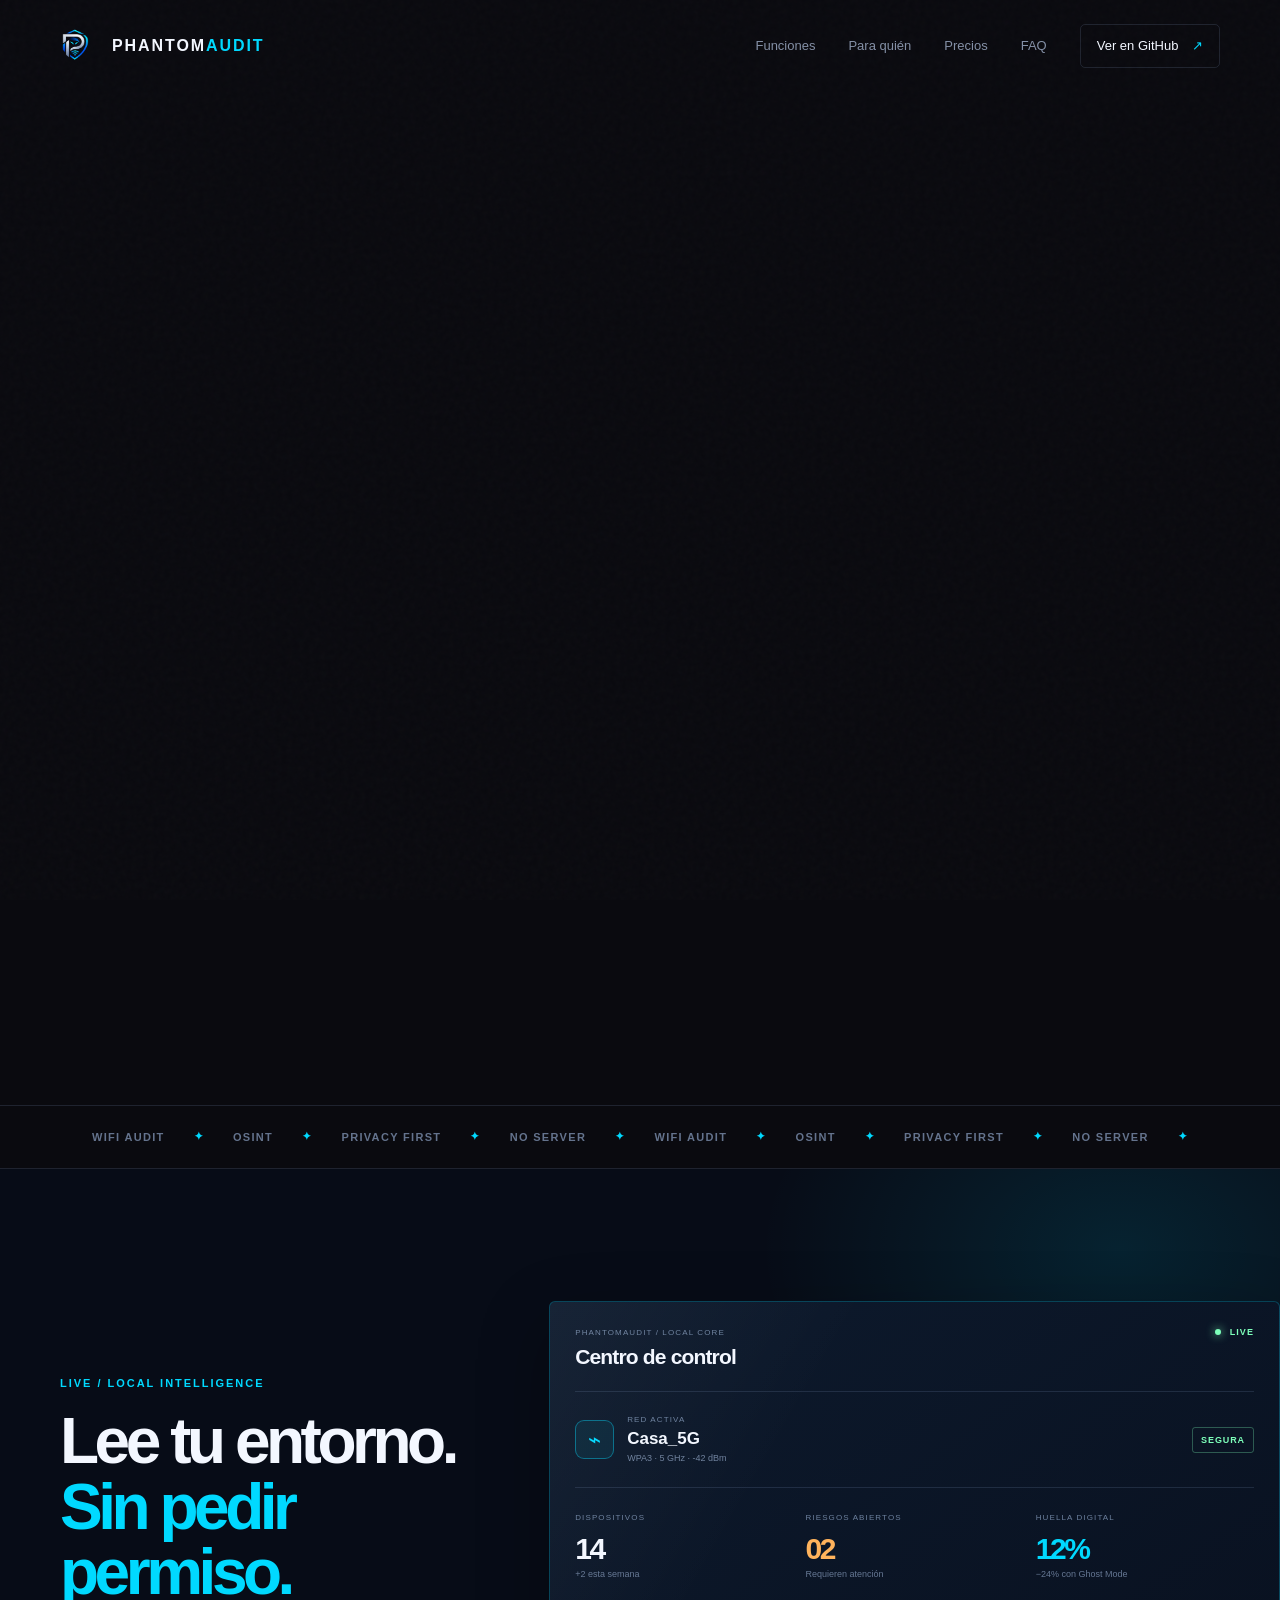
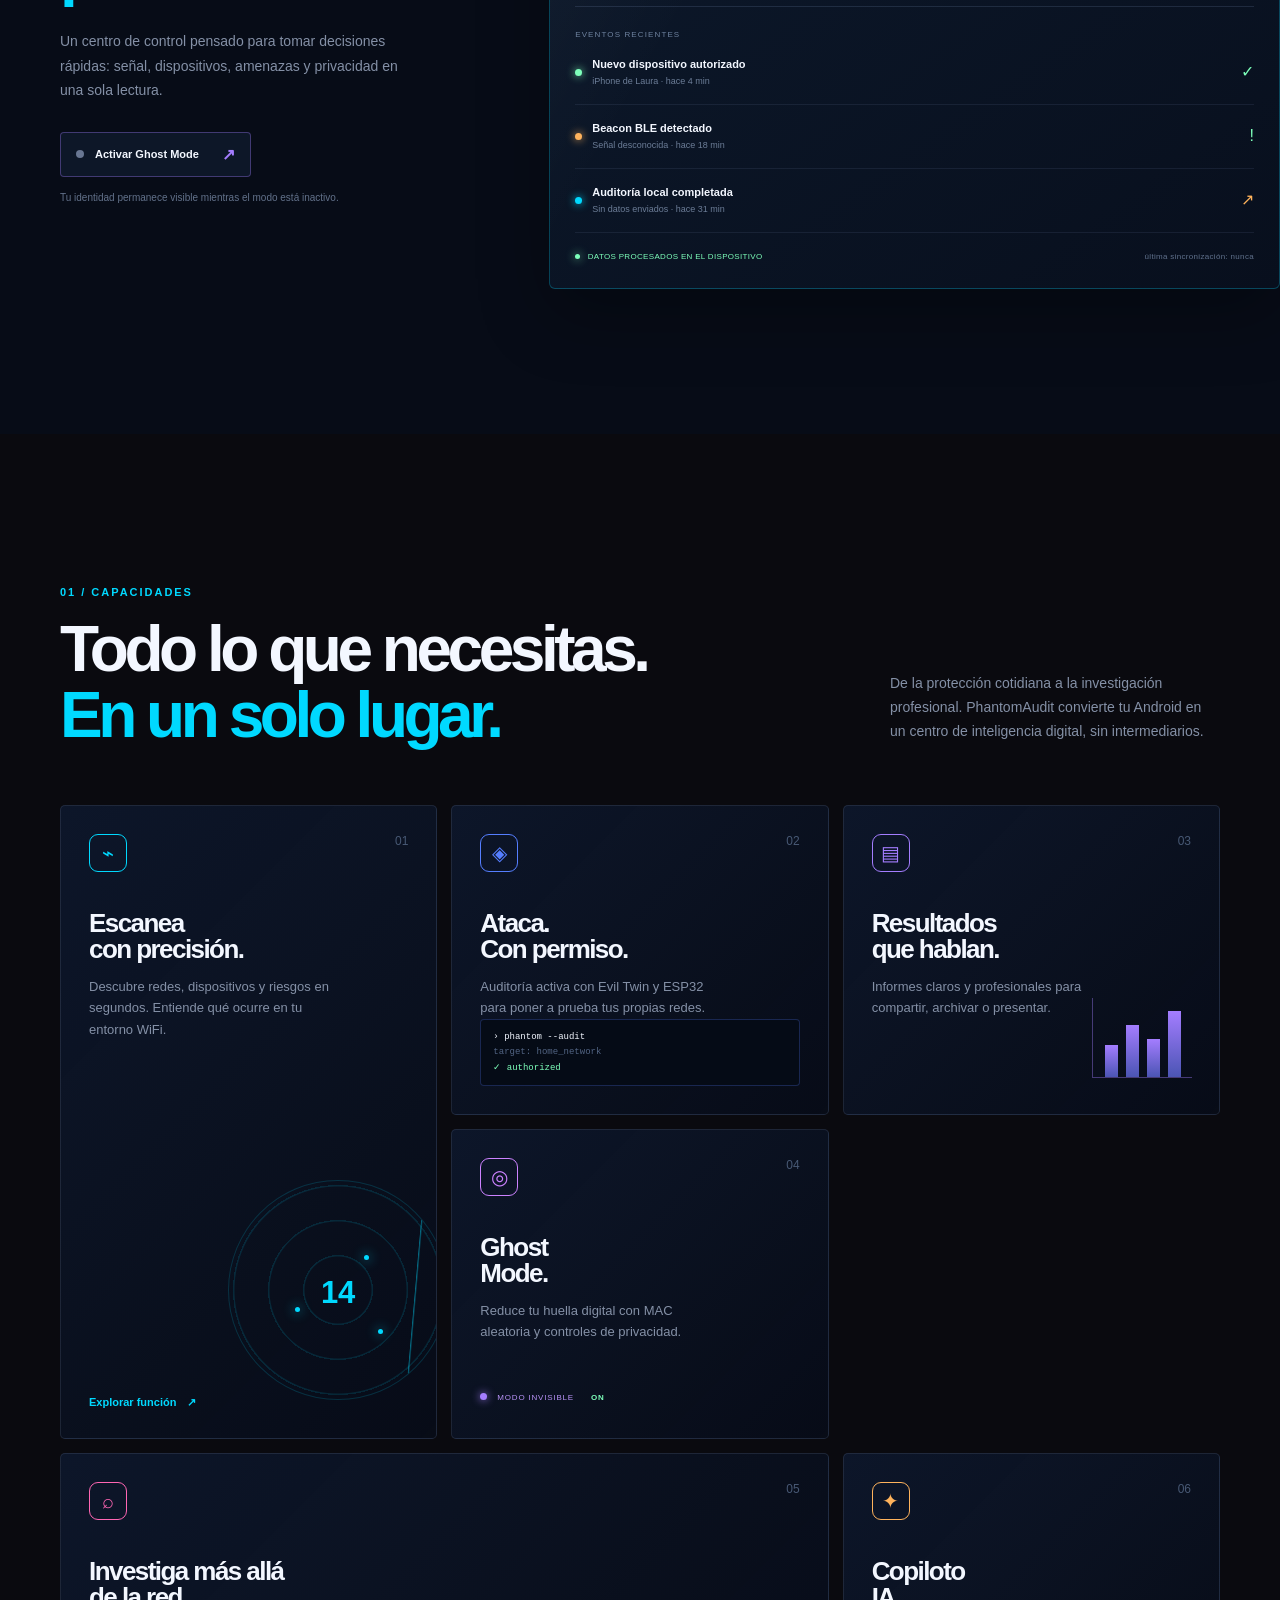
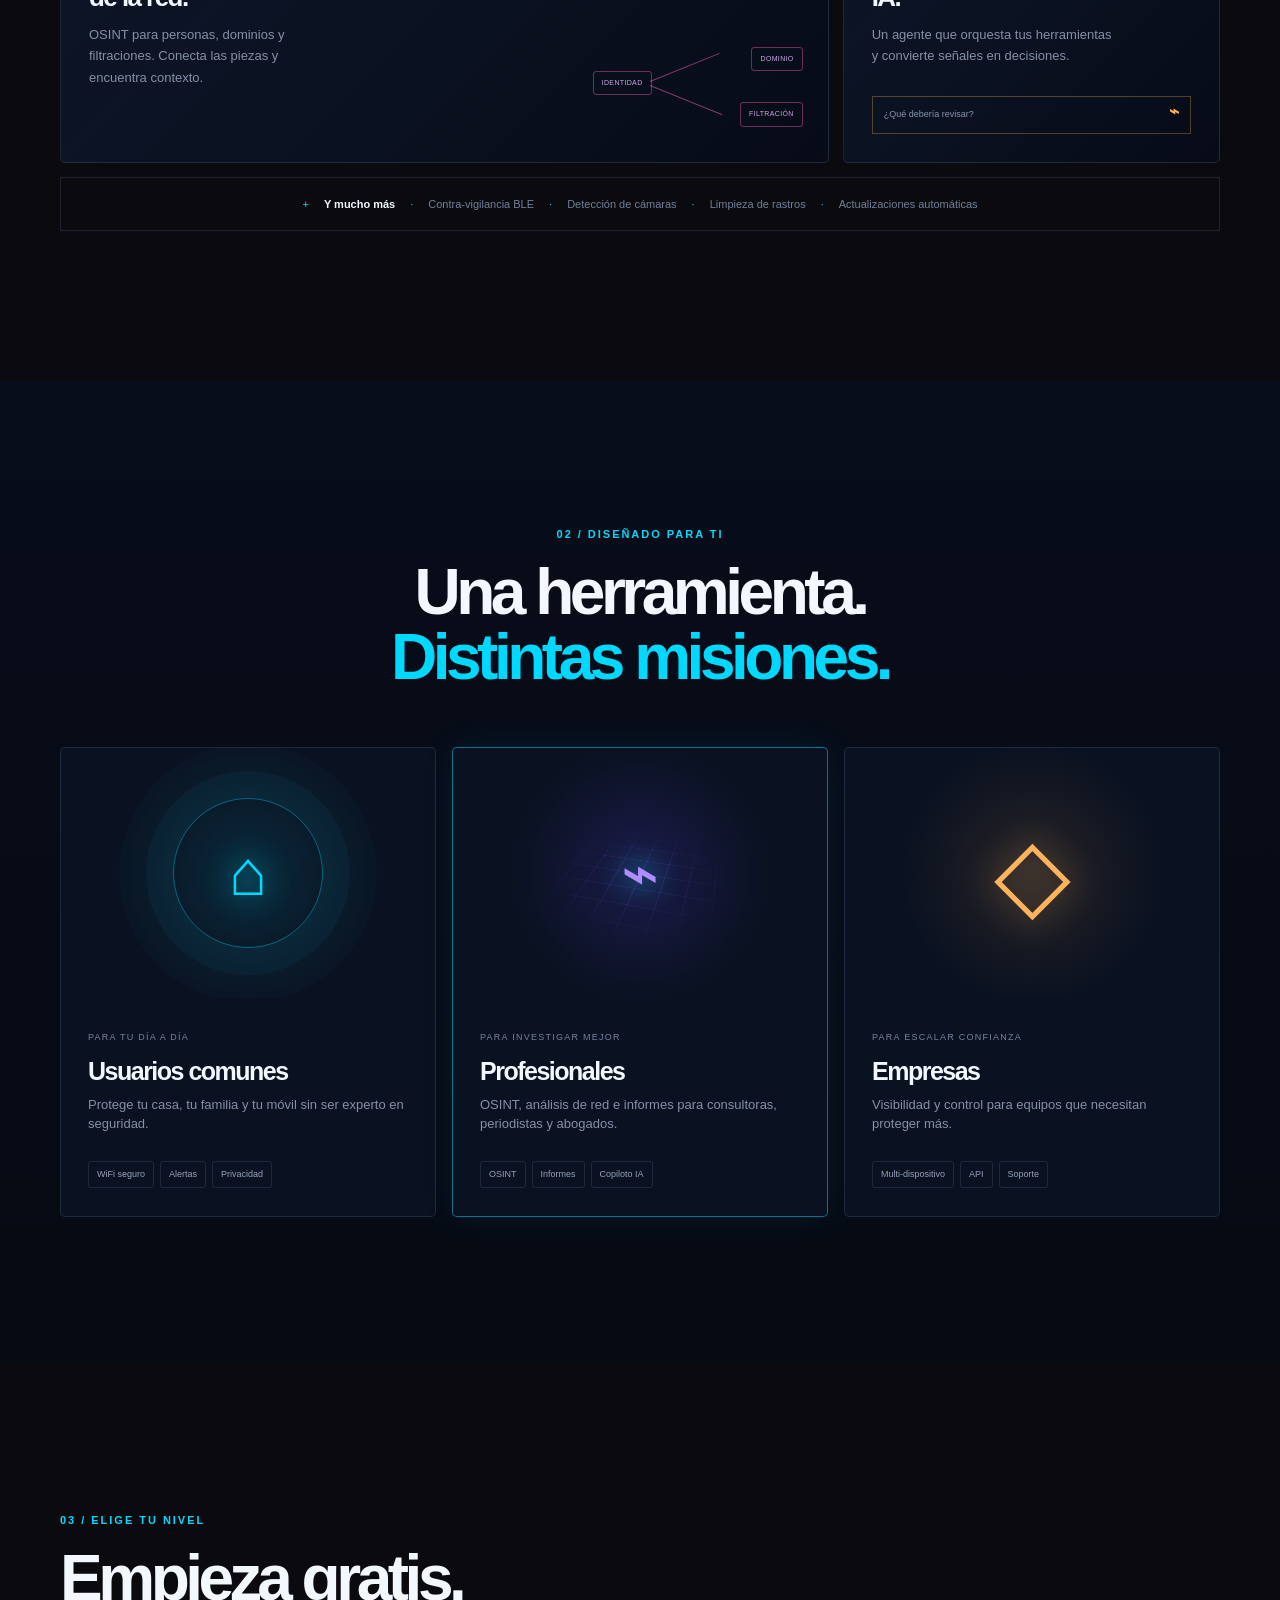
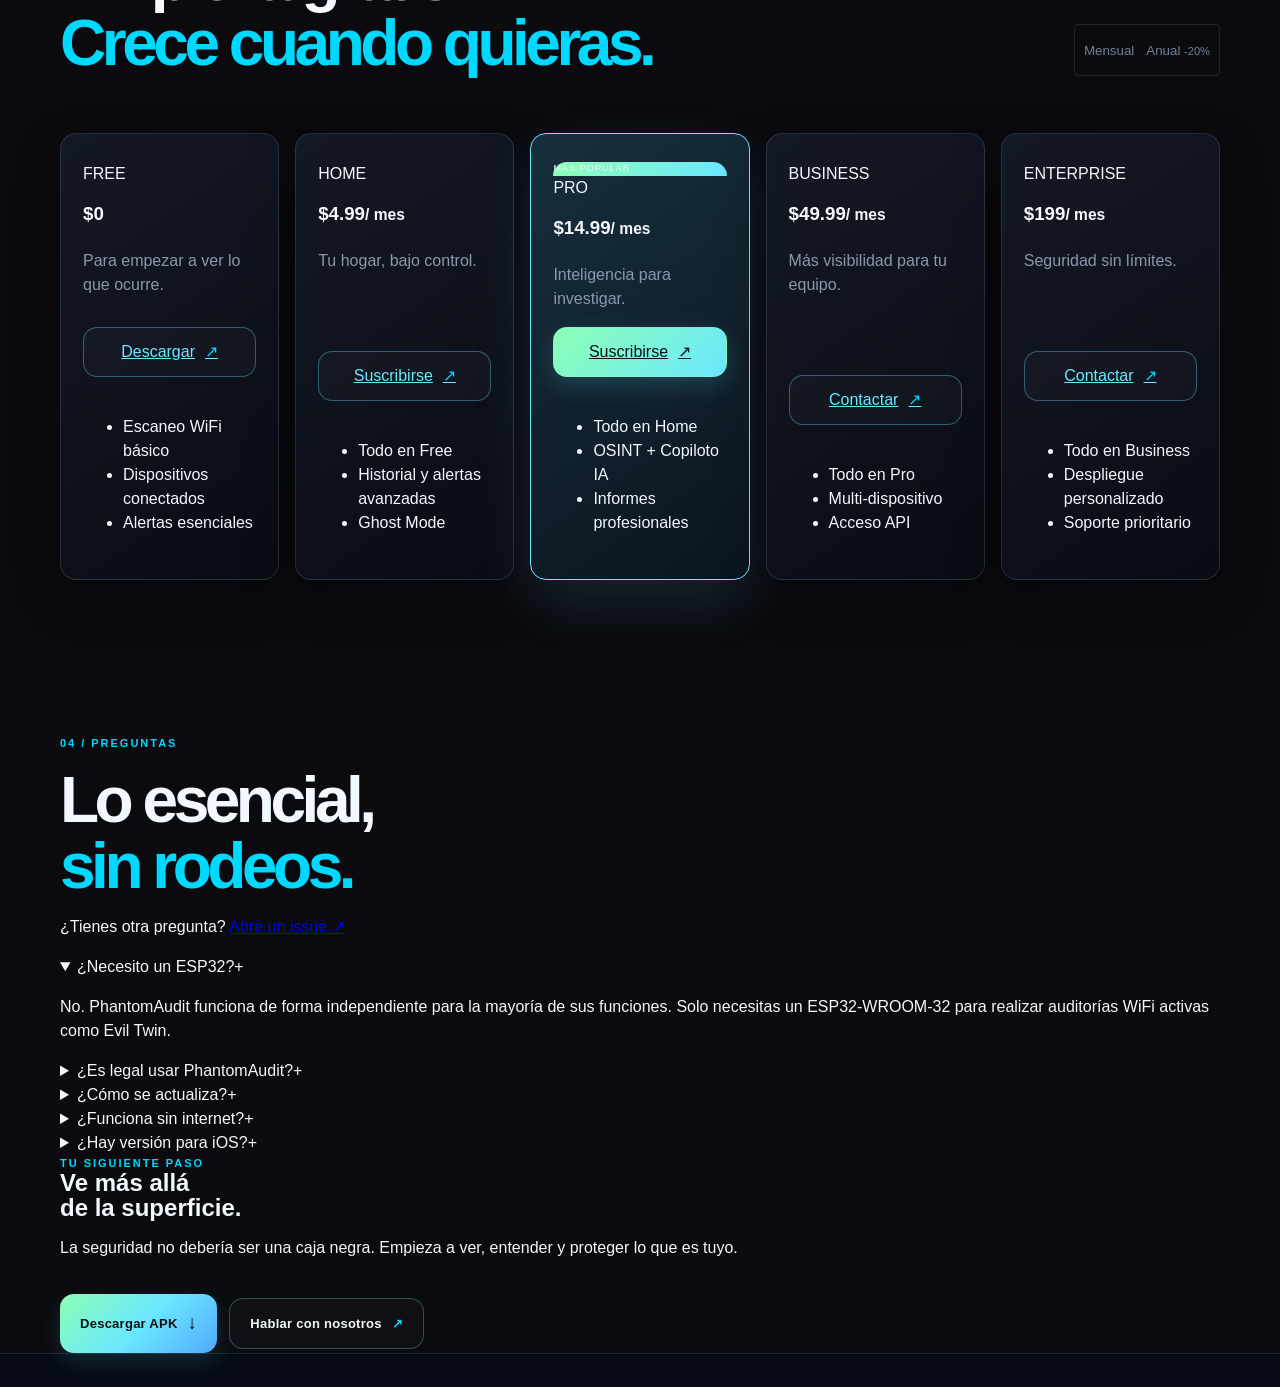
==== commit 05001e6d: "feat: add privacy and terms pages" ====
--- a/index.html
+++ b/index.html
@@ -123,7 +123,7 @@
       </div>
       <div class="footer-column"><h3>Producto</h3><a href="#funciones">Funciones</a><a href="#control-center">Centro de control</a><a href="#precios">Precios</a><a href="https://github.com/digita1-web/phantom-audit-releases/releases/latest" target="_blank" rel="noopener noreferrer">Descargar APK</a></div>
       <div class="footer-column"><h3>Recursos</h3><a href="https://github.com/digita1-web/Phantom_Audit_web" target="_blank" rel="noopener noreferrer">GitHub</a><a href="https://github.com/digita1-web/Phantom_Audit_web/issues" target="_blank" rel="noopener noreferrer">Issues</a><a href="#faq">Preguntas frecuentes</a><a href="#">Changelog</a></div>
-      <div class="footer-column"><h3>Legal</h3><a href="#">Privacidad</a><a href="#">Términos de uso</a><a href="#">Licencia propietaria</a><span class="footer-version">v1.0 · Android</span></div>
+      <div class="footer-column"><h3>Legal</h3><a href="privacidad.html">Privacidad</a><a href="terminos.html">Términos de uso</a><a href="#">Licencia propietaria</a><span class="footer-version">v1.0 · Android</span></div>
     </div>
     <div class="container footer-bottom"><span>© 2026 Digital Web. Todos los derechos reservados.</span><span>Creado con privacidad por diseño <i>·</i> PhantomAudit</span></div>
   </footer>
--- a/performance-pricing.css
+++ b/performance-pricing.css
@@ -10,19 +10,20 @@
 .button-primary:hover,.button-primary:focus-visible{transform:scale(1.02);box-shadow:0 12px 34px rgba(107,232,255,.28),0 0 22px rgba(141,255,181,.16)}
 .button-ghost{border-color:rgba(107,232,255,.3);background:rgba(255,255,255,.025)}
 .button-ghost:hover,.button-ghost:focus-visible{transform:scale(1.02);border-color:var(--cyber-cyan);box-shadow:0 10px 28px rgba(107,232,255,.13)}
-.pricing-grid{align-items:stretch}
-.price-card{display:flex;flex-direction:column;background:linear-gradient(145deg,rgba(22,29,42,.82),rgba(10,12,20,.88));border:1px solid rgba(139,160,190,.2);border-radius:16px;box-shadow:var(--cyber-shadow);backdrop-filter:blur(12px);-webkit-backdrop-filter:blur(12px);transition:transform 200ms ease-out,border-color 200ms ease-out,box-shadow 200ms ease-out}
+.pricing-grid{display:grid;grid-template-columns:repeat(5,minmax(0,1fr));gap:16px;align-items:stretch;width:100%}
+.price-card{display:flex;flex-direction:column;min-width:0;min-height:390px;padding:28px 22px;background:linear-gradient(145deg,rgba(22,29,42,.82),rgba(10,12,20,.88));border:1px solid rgba(139,160,190,.2);border-radius:16px;box-shadow:var(--cyber-shadow);backdrop-filter:blur(12px);-webkit-backdrop-filter:blur(12px);transition:transform 200ms ease-out,border-color 200ms ease-out,box-shadow 200ms ease-out}
 .price-card:hover{transform:translateY(-4px);border-color:var(--cyber-border-strong);box-shadow:0 24px 60px rgba(0,0,0,.38),0 0 28px rgba(107,232,255,.08)}
 .price-card.price-featured{border:1px solid var(--cyber-cyan);background:linear-gradient(145deg,rgba(25,52,65,.9),rgba(12,22,34,.92));box-shadow:0 22px 58px rgba(107,232,255,.12)}
 .price-card.price-featured:hover{transform:translateY(-8px);box-shadow:0 28px 70px rgba(0,0,0,.4),0 0 34px rgba(107,232,255,.16)}
 .popular{border-radius:15px 15px 0 0;background:linear-gradient(90deg,var(--cyber-neon),var(--cyber-cyan));font-size:9px;letter-spacing:.12em}
-.price-card h3{color:var(--cyber-white)}
+.price-card h3{color:var(--cyber-white);margin:18px 0 10px}
 .price-card p{color:var(--cyber-muted)}
 .price-link{display:flex;align-items:center;justify-content:center;min-height:46px;margin-top:auto;margin-bottom:22px;padding:12px 15px;border:1px solid rgba(107,232,255,.35);background:rgba(255,255,255,.025);color:var(--cyber-cyan);text-align:center}
 .price-link:hover,.price-link:focus-visible{transform:scale(1.02);border-color:var(--cyber-cyan);box-shadow:0 0 24px rgba(107,232,255,.15)}
 .price-featured .price-link{border-color:transparent;background:linear-gradient(135deg,var(--cyber-neon),var(--cyber-cyan));color:#061016;box-shadow:0 8px 24px rgba(107,232,255,.18)}
 .price-featured .price-link span{color:#061016}
 .price-card li:before{color:var(--cyber-neon)}
-@media(max-width:900px){.hero-copy{min-height:auto}.hero-visual{min-height:590px}.price-card.price-featured:hover{transform:translateY(-4px)}}
-@media(max-width:640px){.hero{contain-intrinsic-size:980px}.hero-visual{min-height:525px}.price-card{border-radius:14px}.popular{border-radius:13px 13px 0 0}}
+@media(max-width:1100px){.pricing-grid{grid-template-columns:repeat(3,minmax(0,1fr))}.price-card:nth-child(4),.price-card:nth-child(5){grid-column:auto}.price-card.price-featured{transform:none}.price-card.price-featured:hover{transform:translateY(-4px)}}
+@media(max-width:900px){.hero-copy{min-height:auto}.hero-visual{min-height:590px}}
+@media(max-width:640px){.hero{contain-intrinsic-size:980px}.hero-visual{min-height:525px}.pricing-grid{grid-template-columns:1fr;gap:12px}.price-card{min-height:0;border-radius:14px}.price-card.price-featured{transform:none}.popular{border-radius:13px 13px 0 0}}
 @media(prefers-reduced-motion:reduce){.button,.price-link,.price-card{transition:none}.button:hover,.button:focus-visible,.price-link:hover,.price-link:focus-visible,.price-card:hover,.price-card.price-featured:hover{transform:none}}
